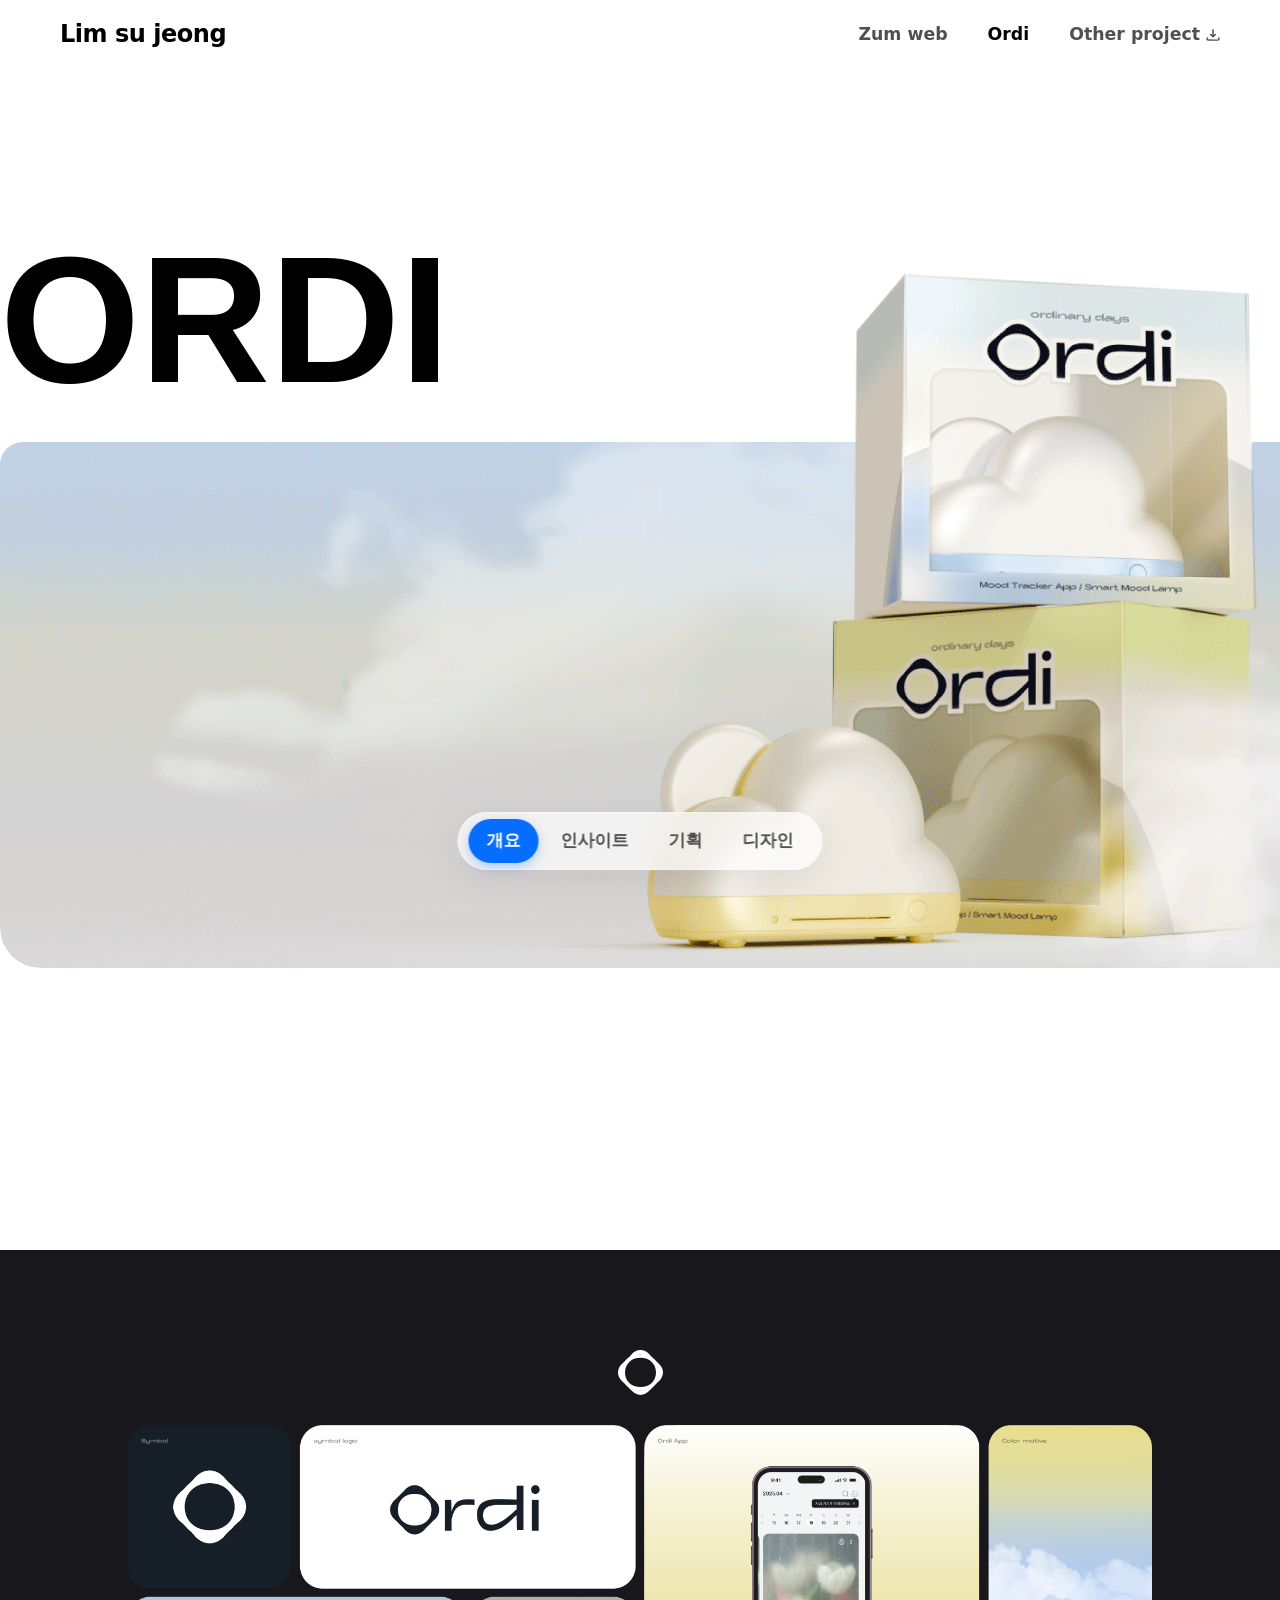
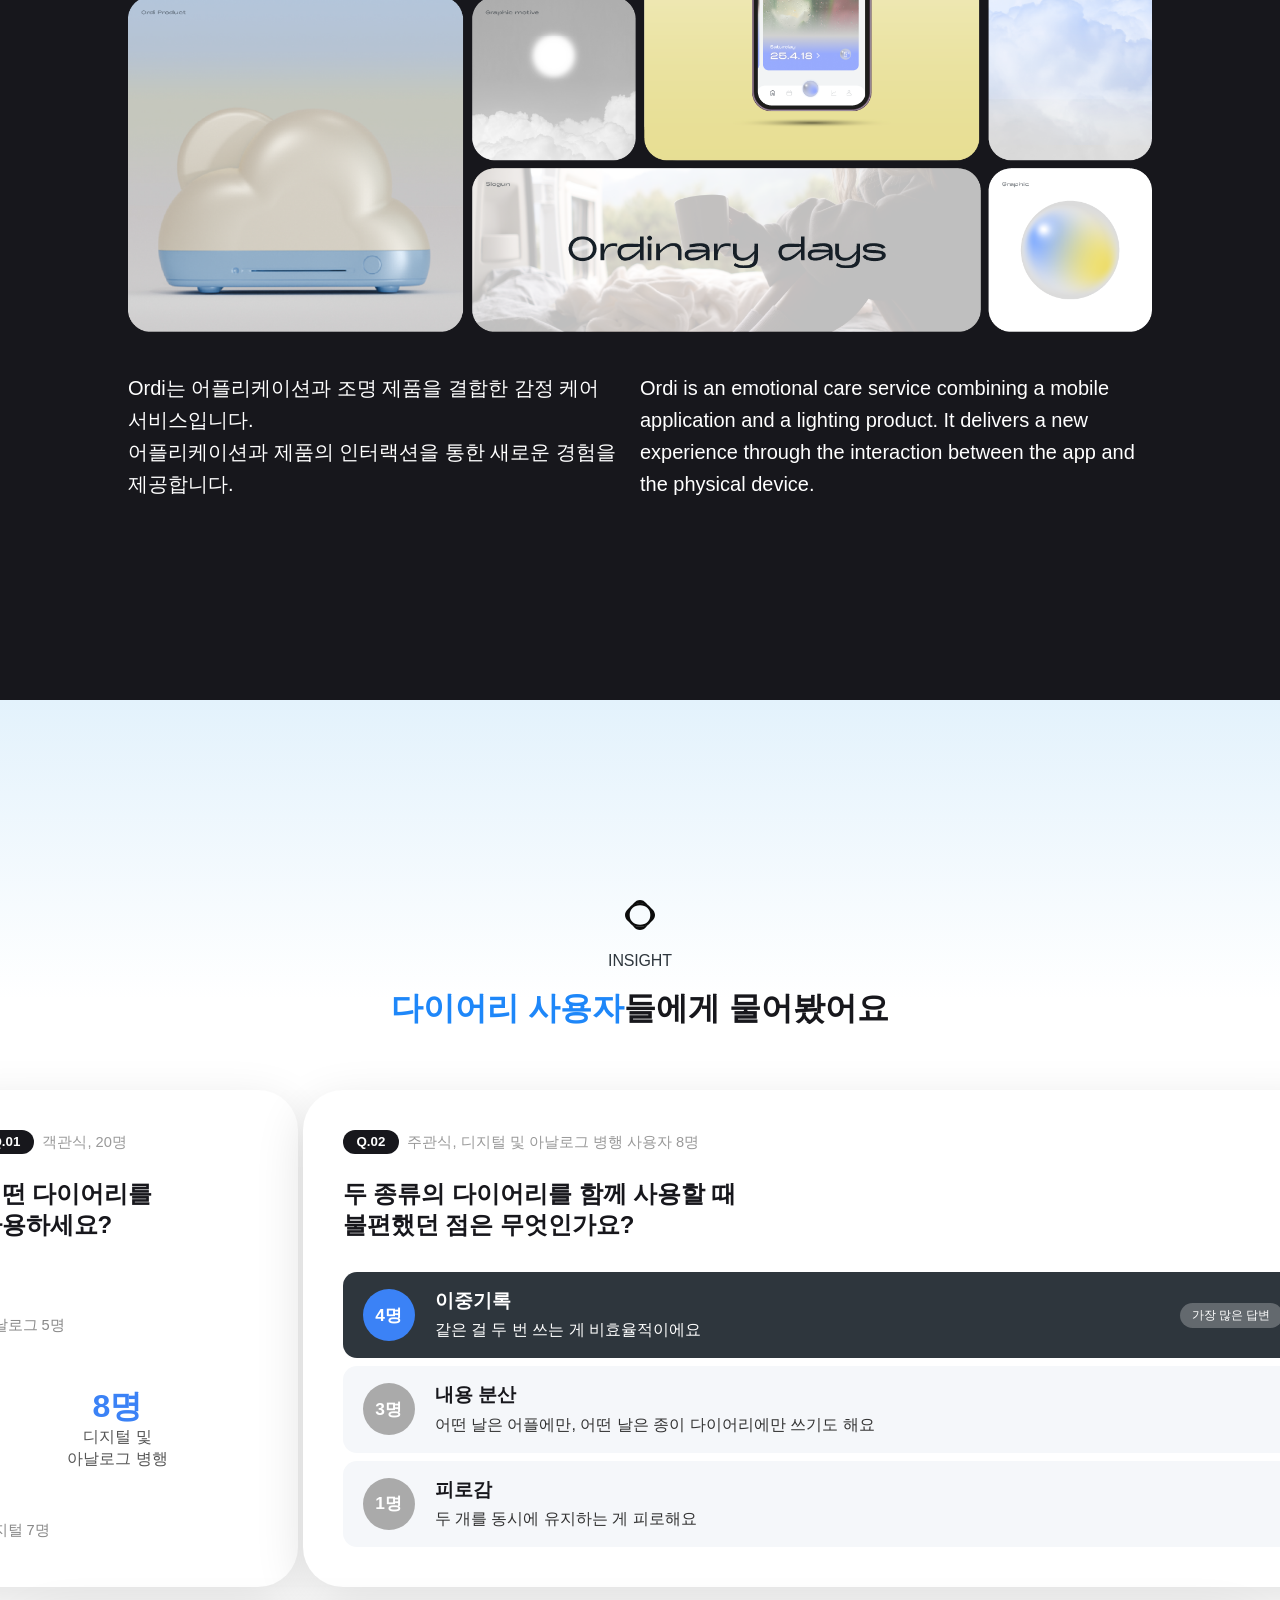
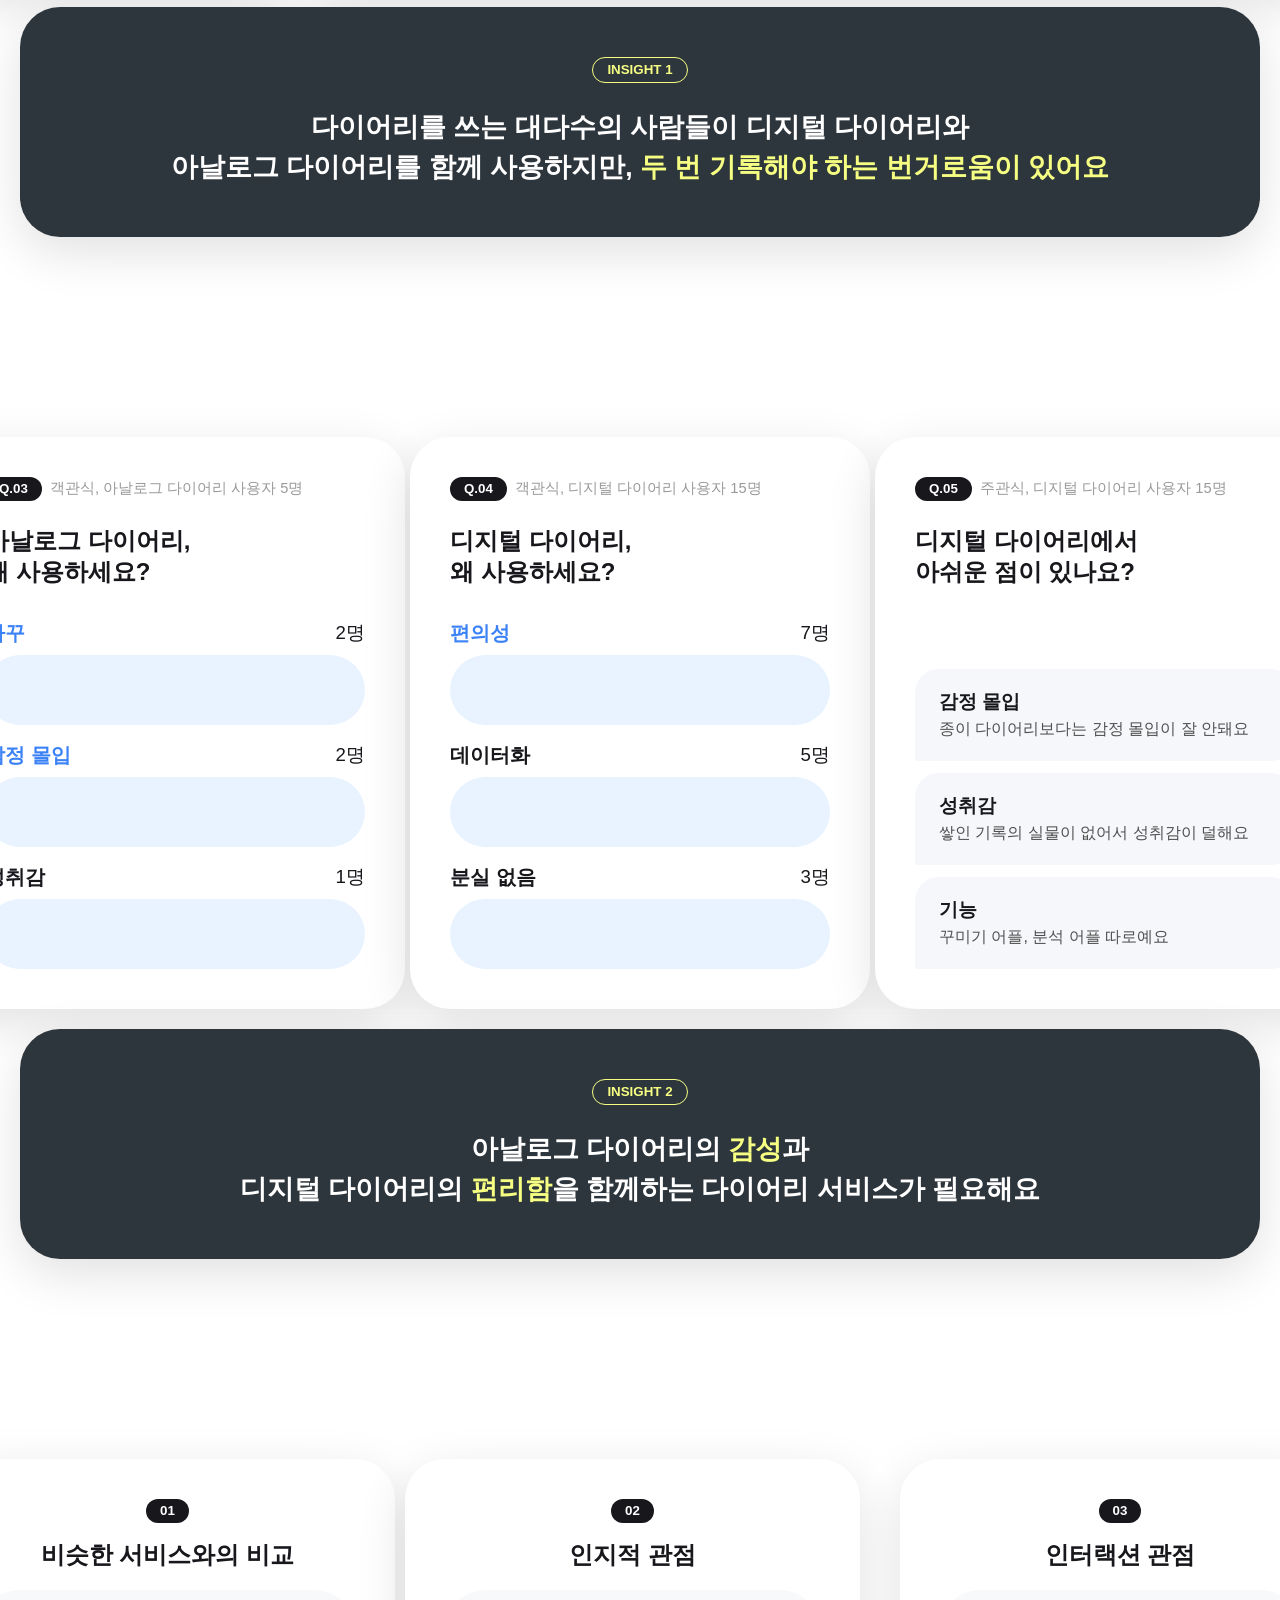
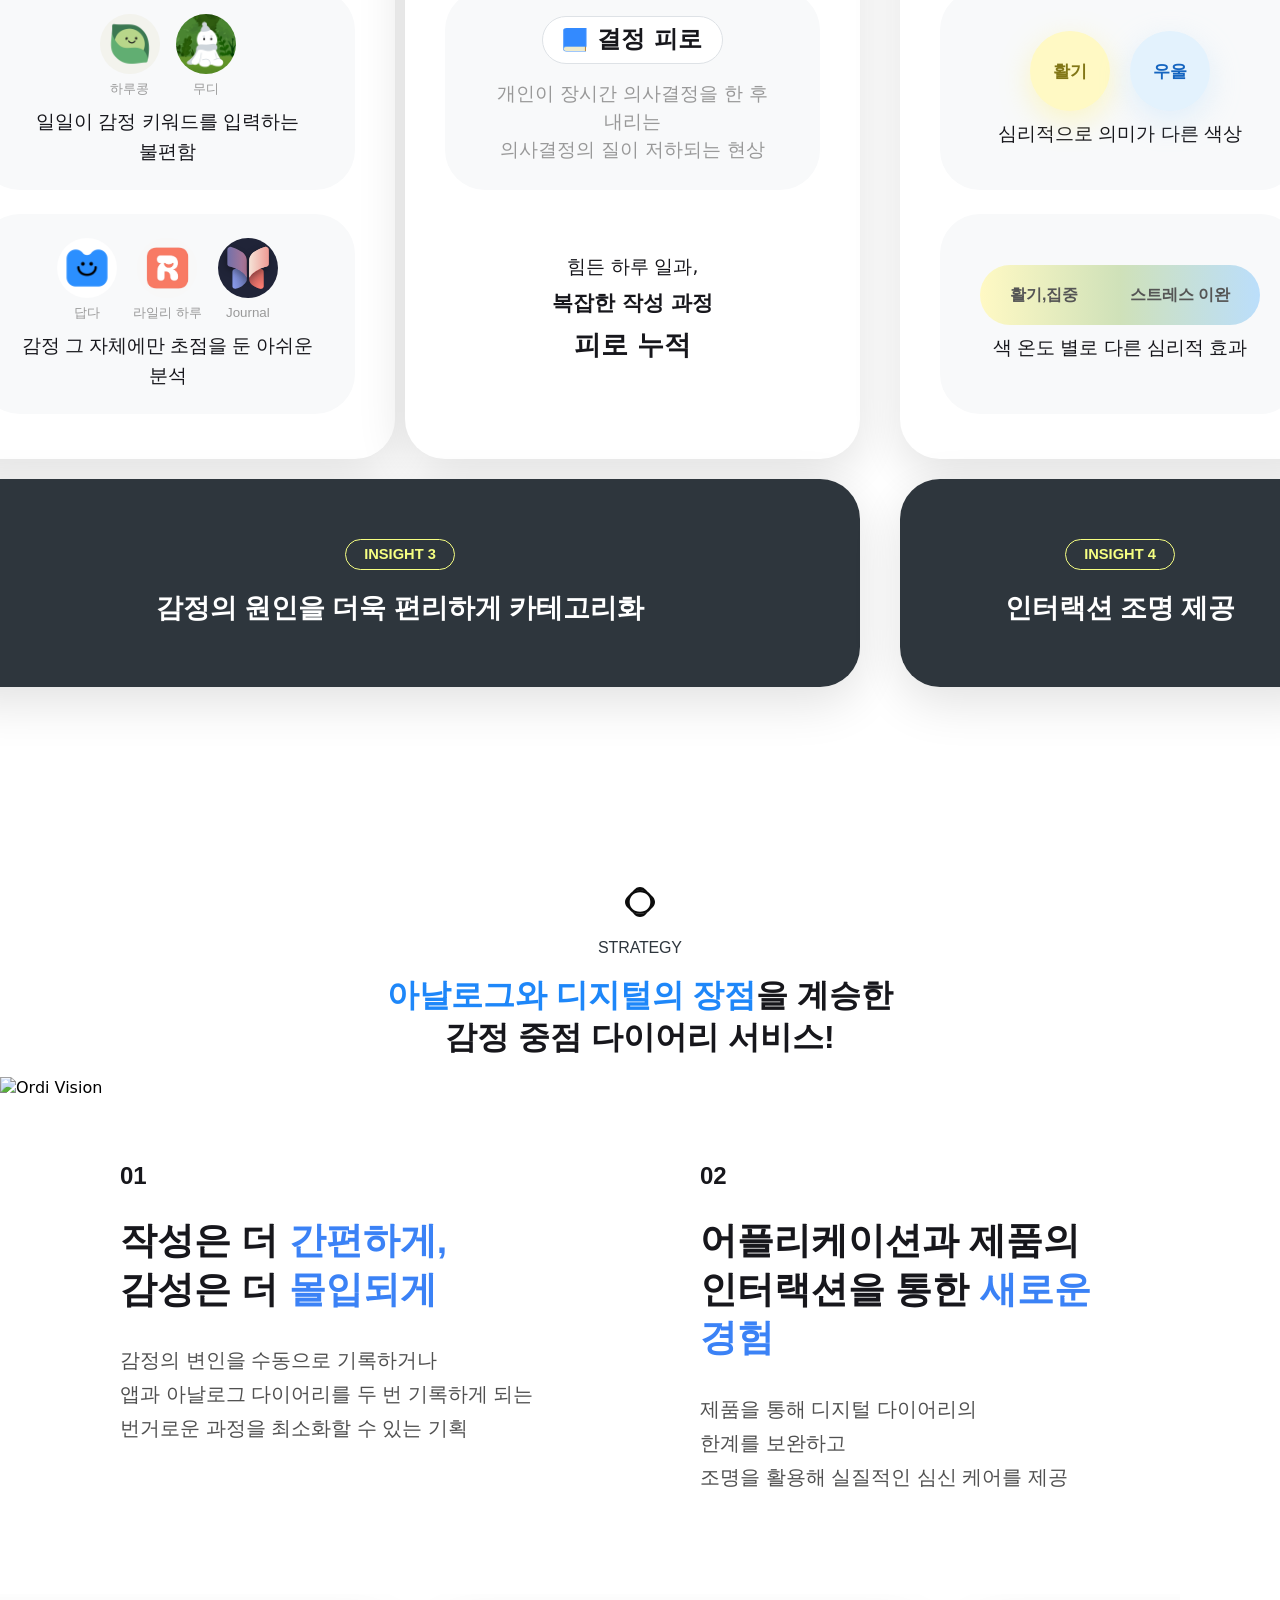
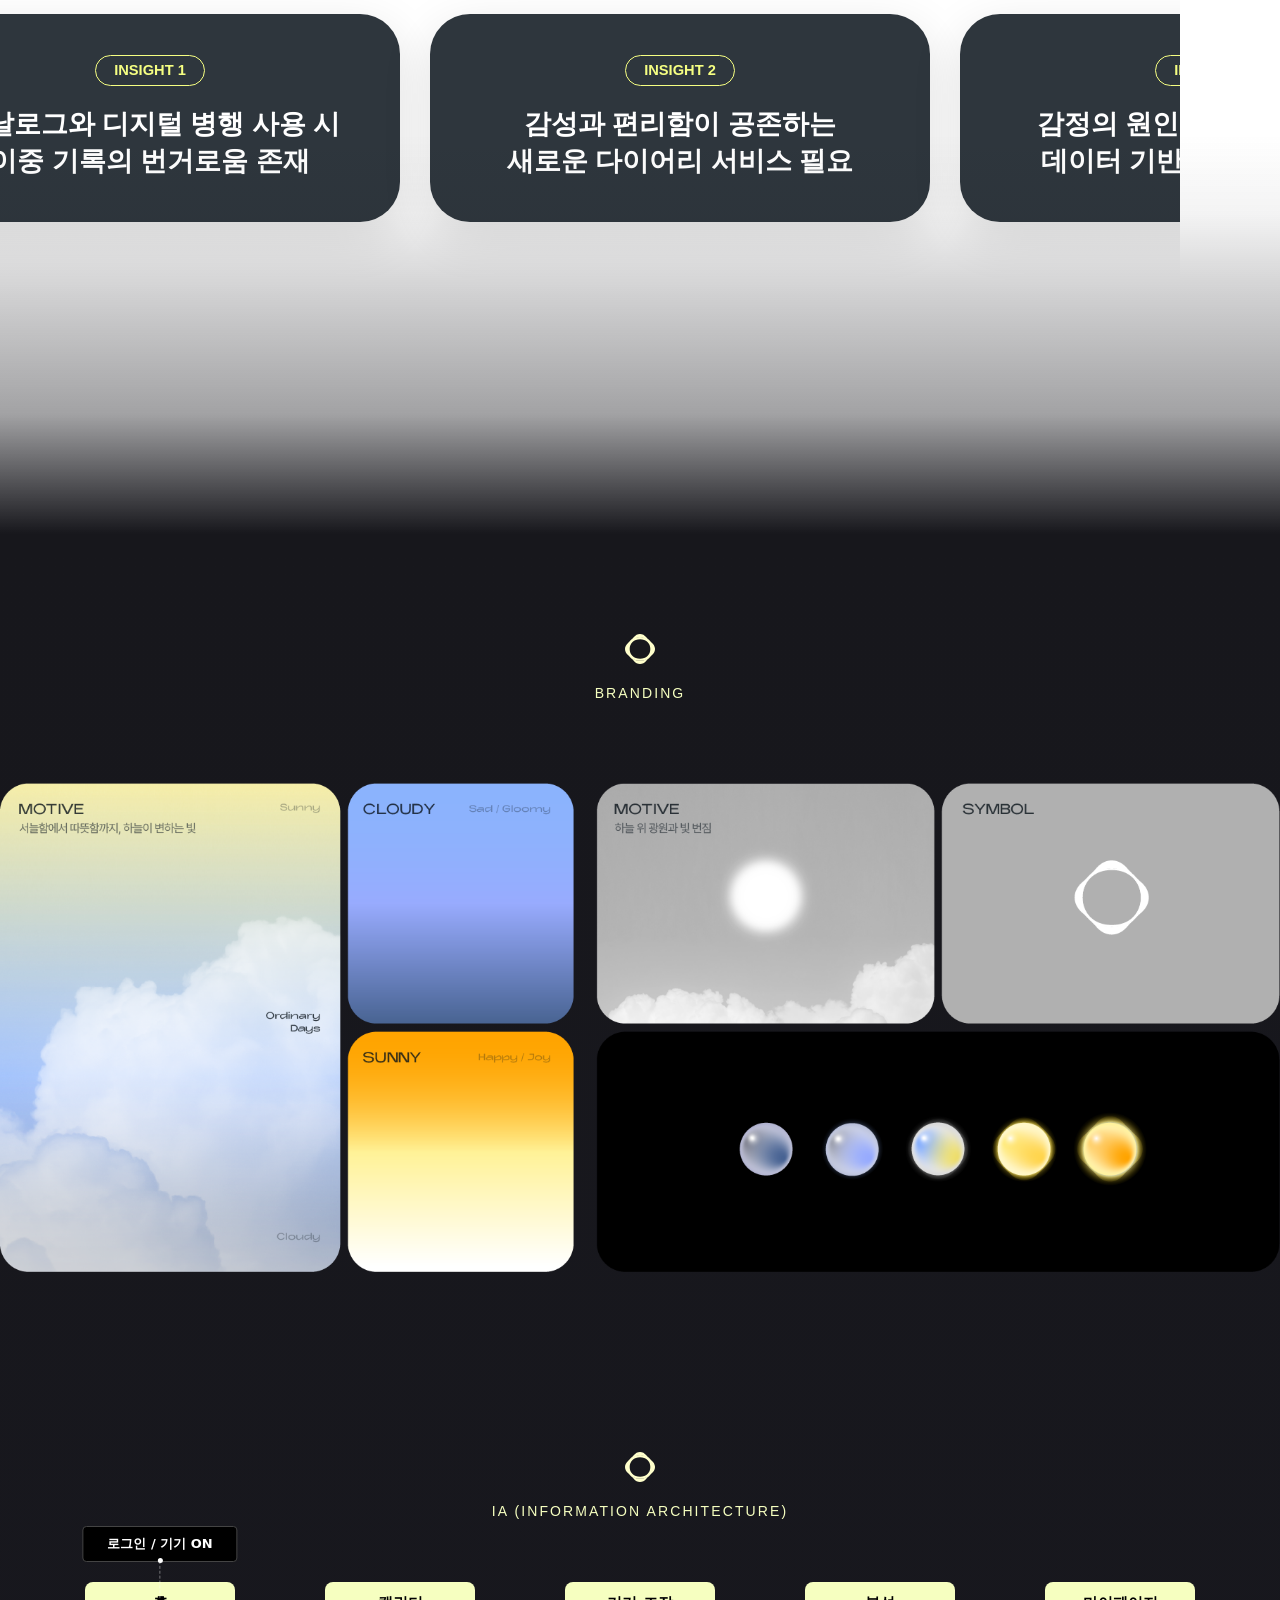
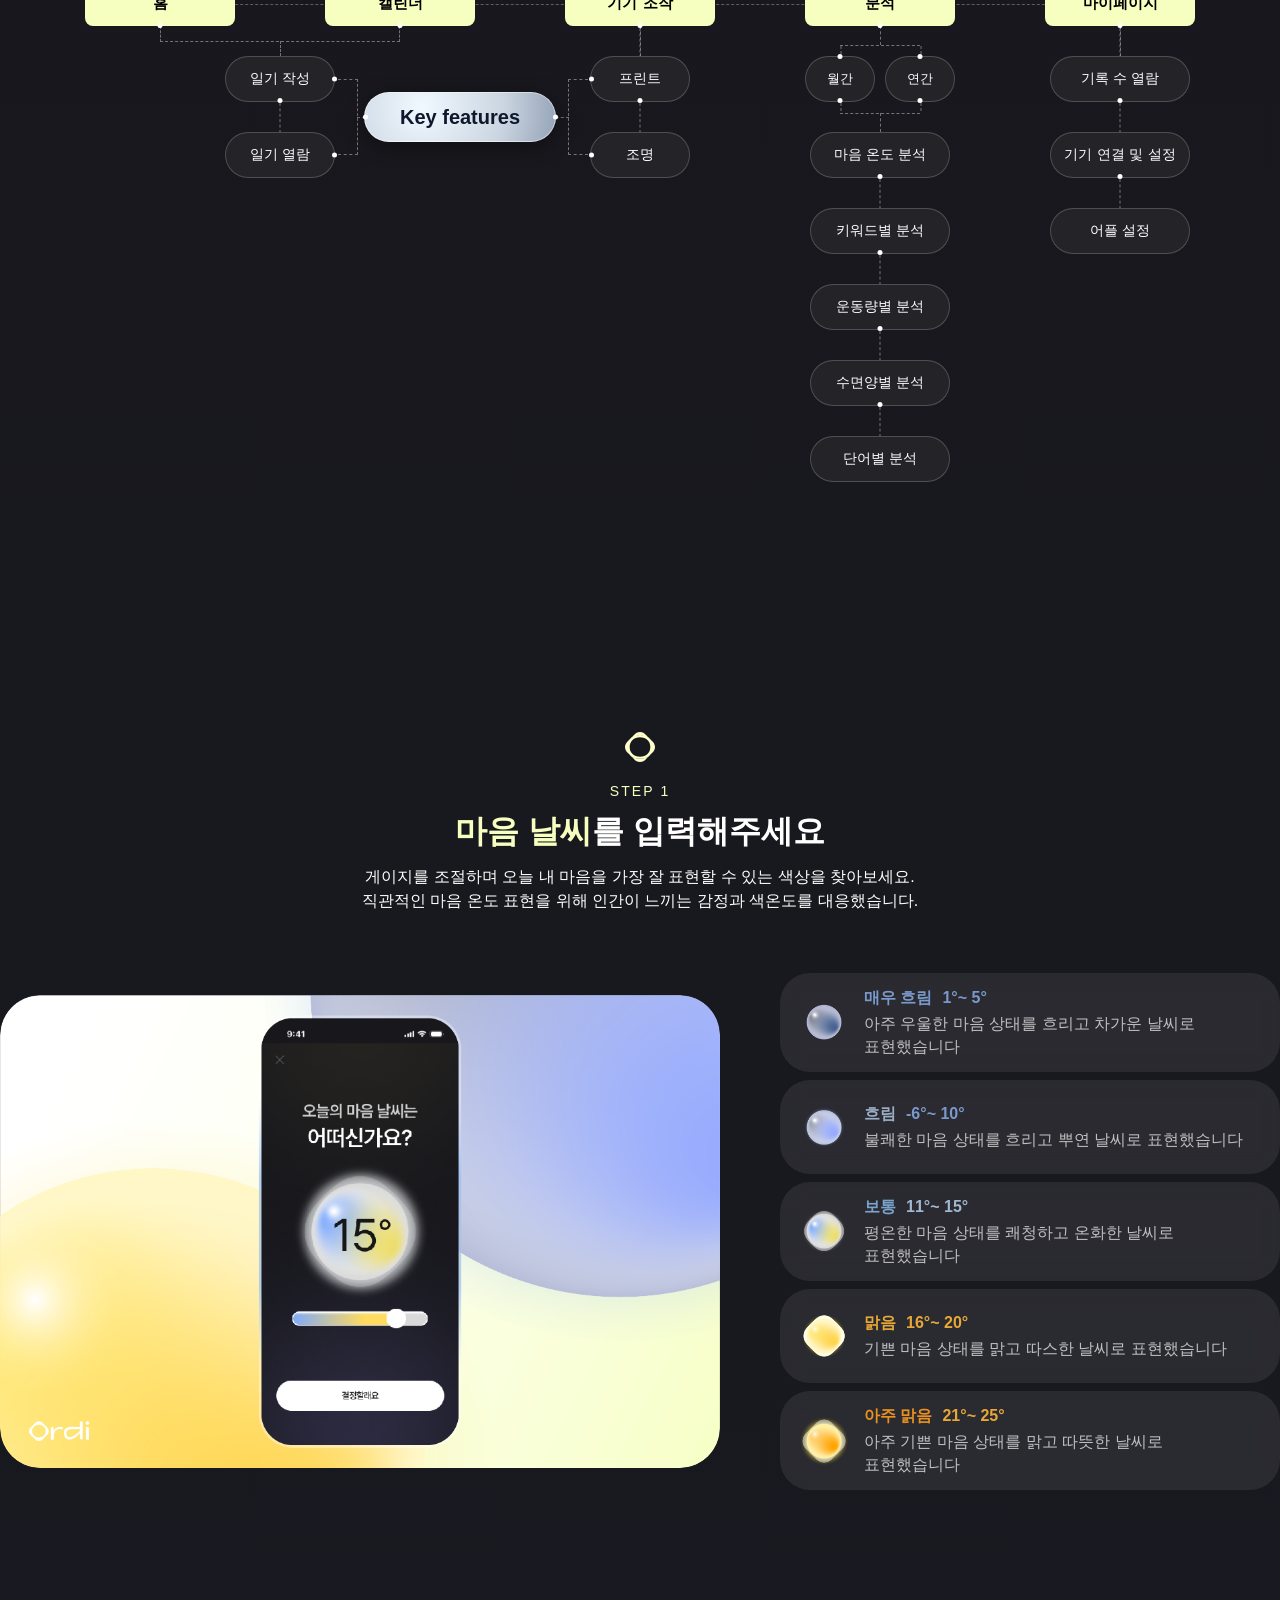
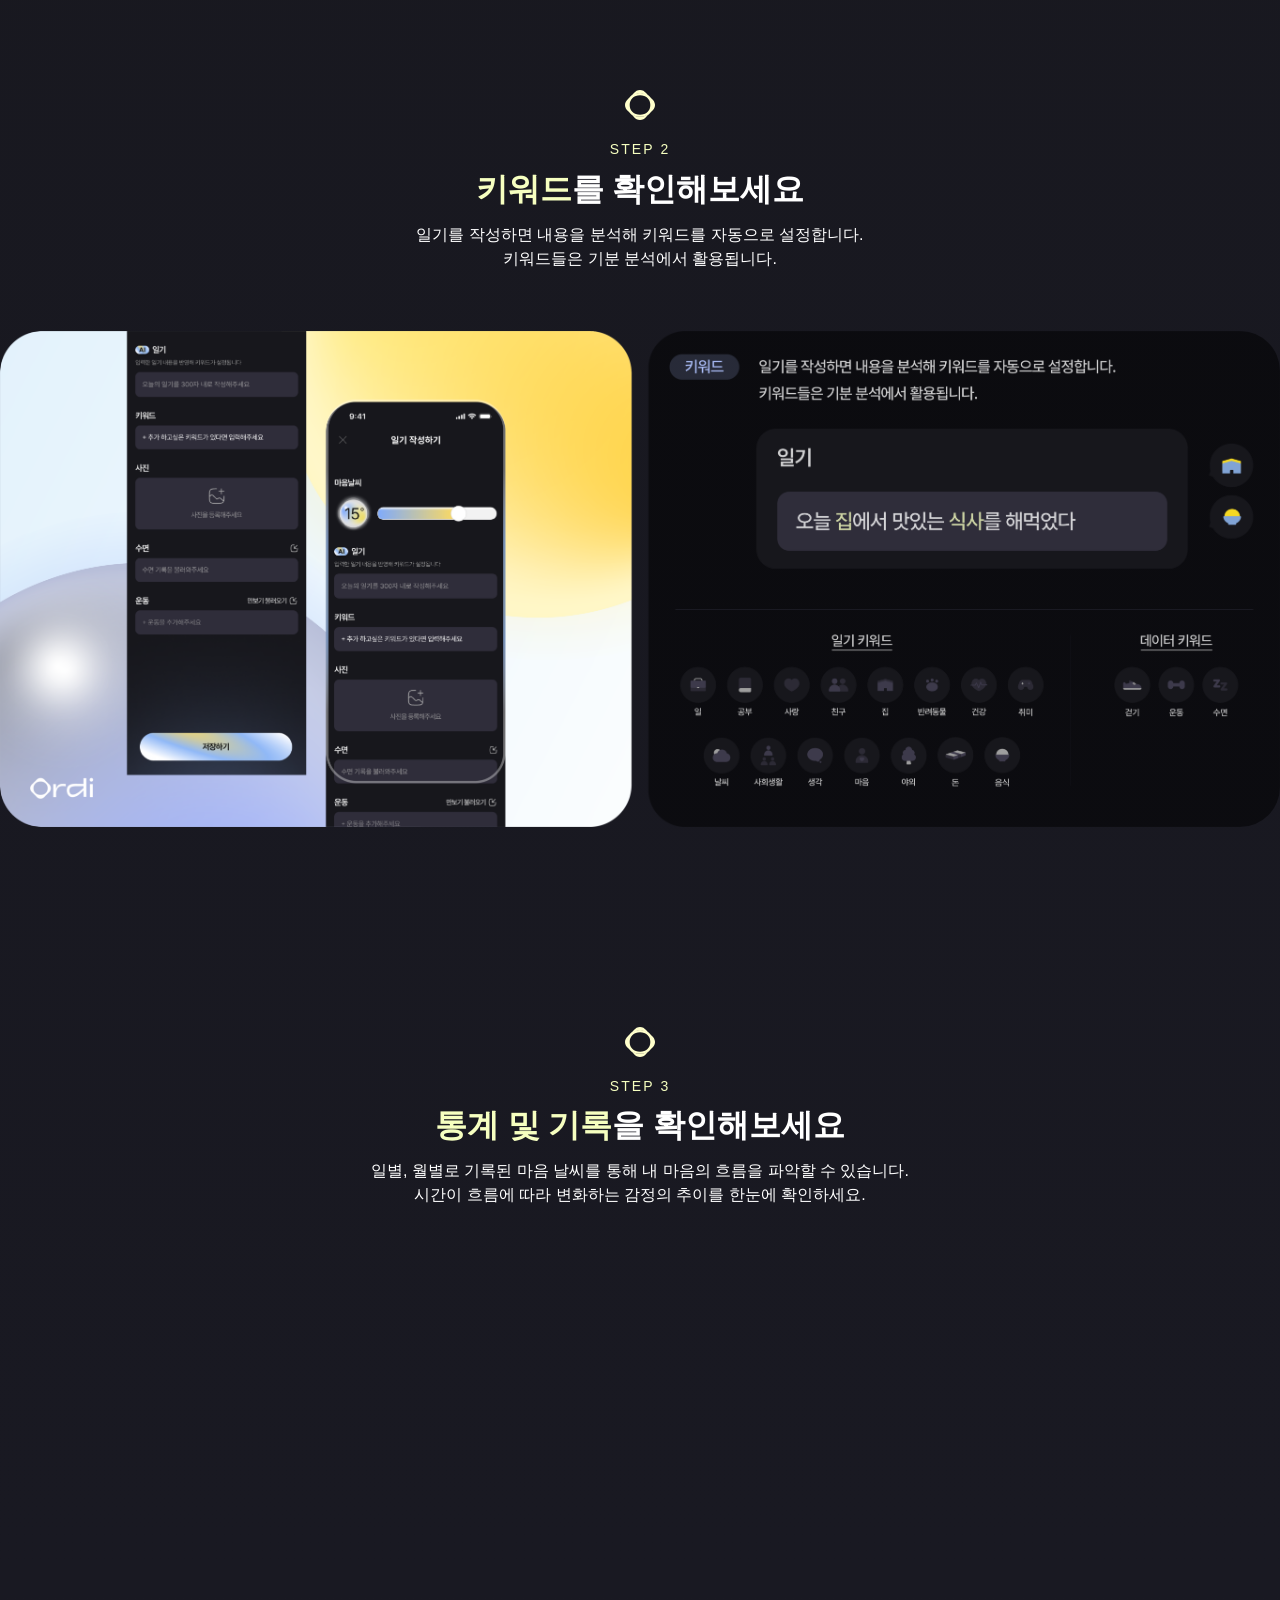
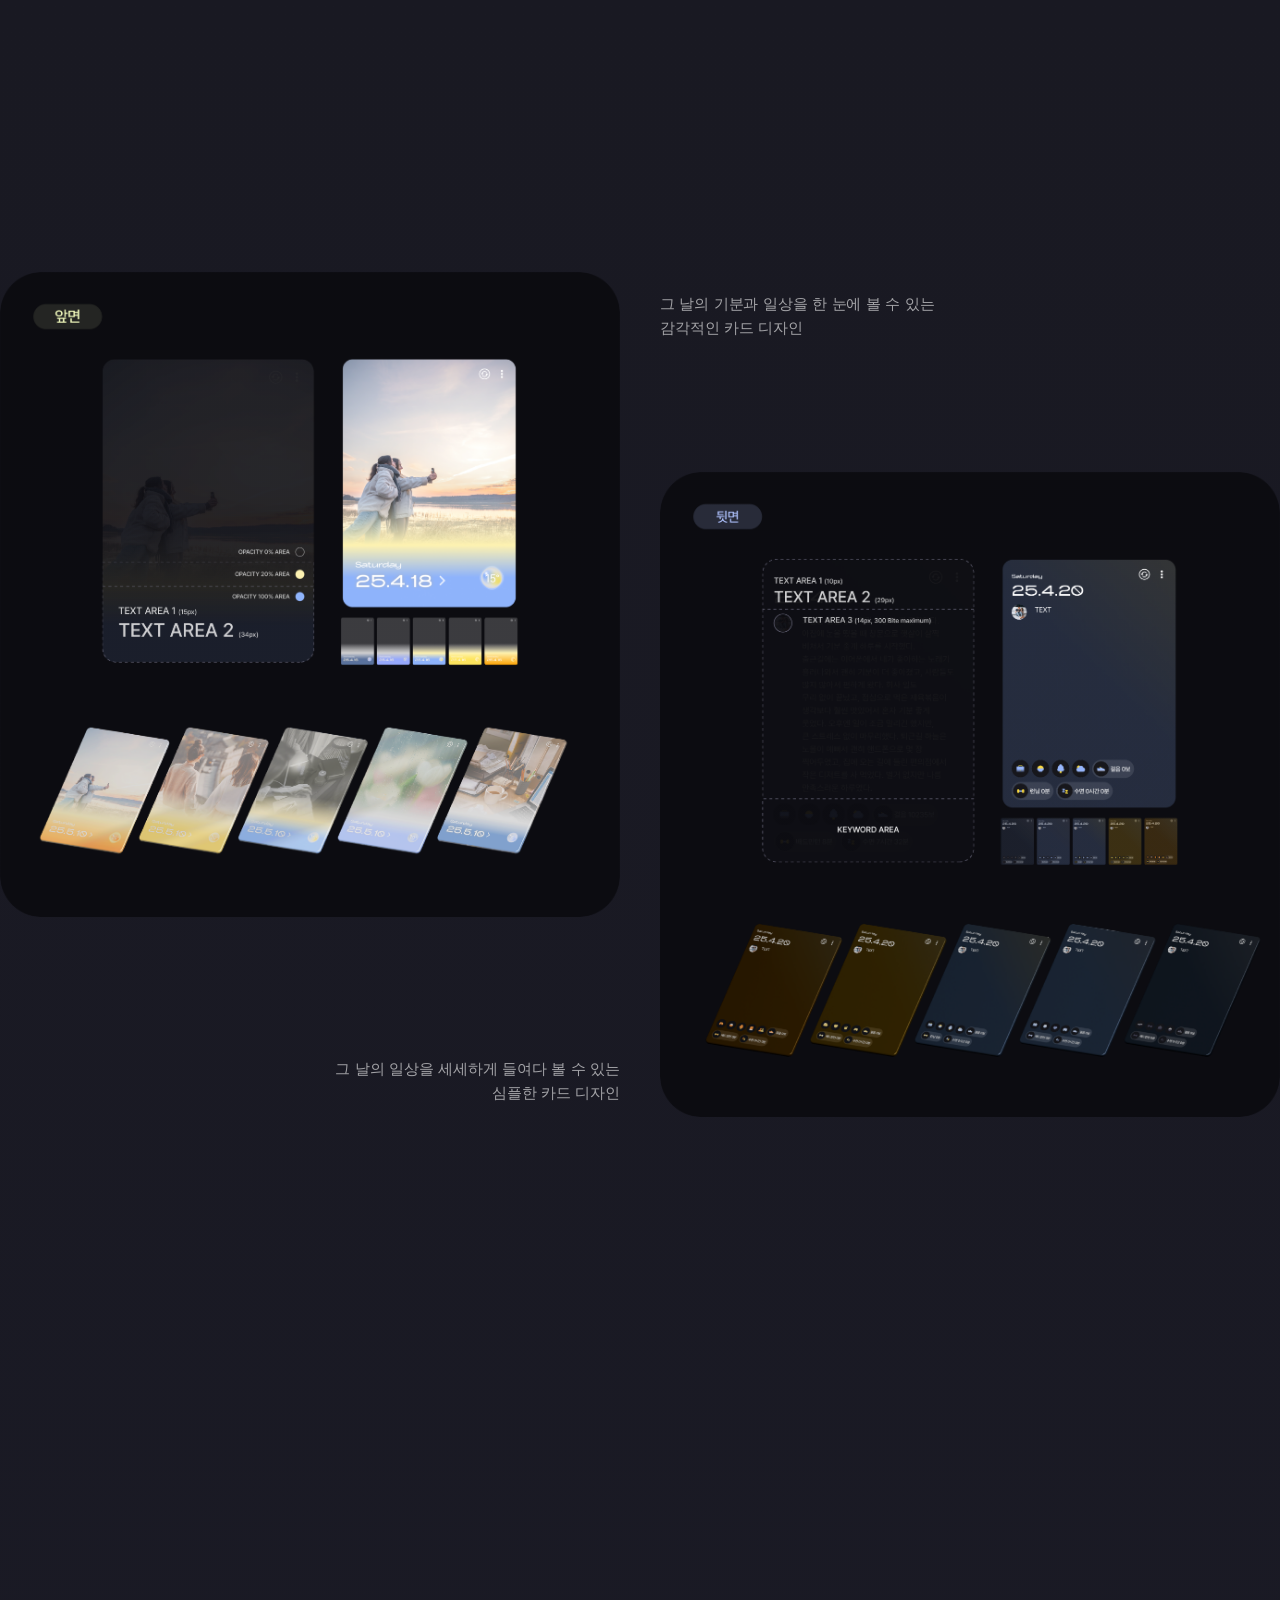
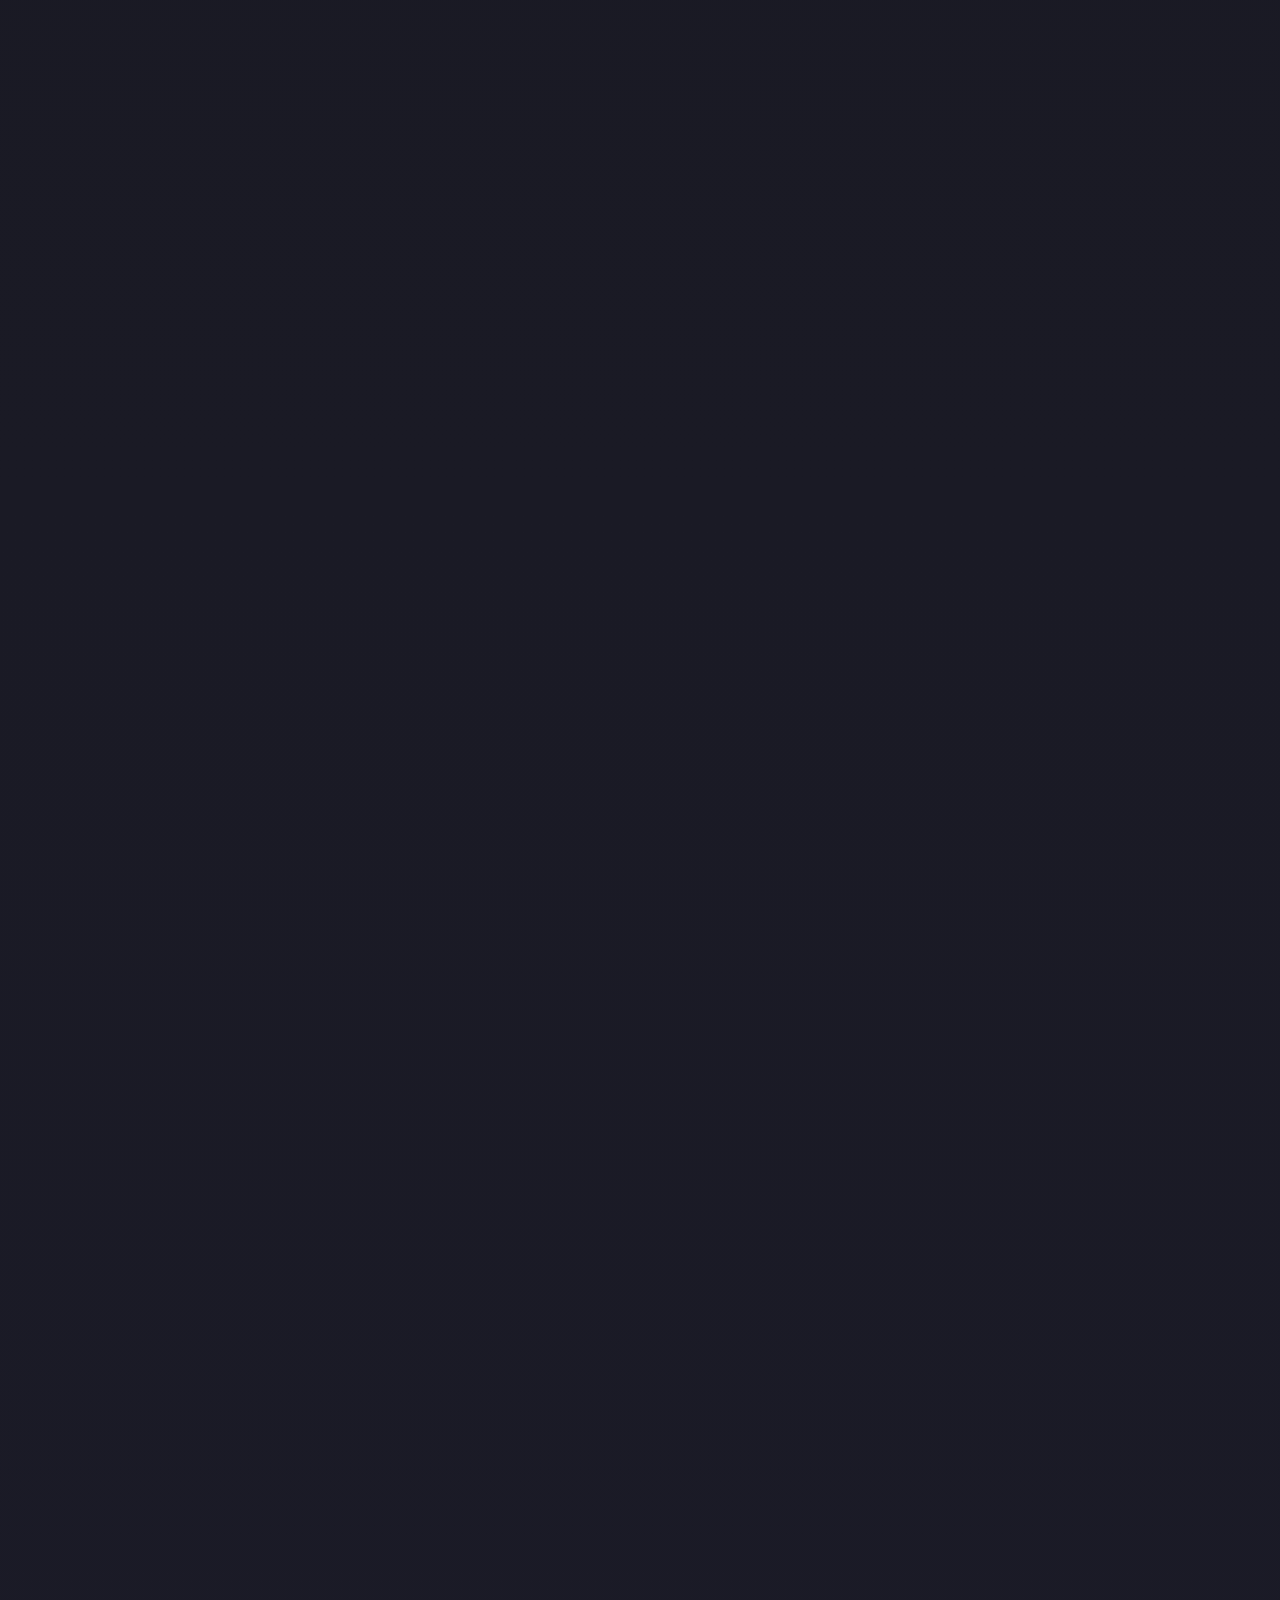
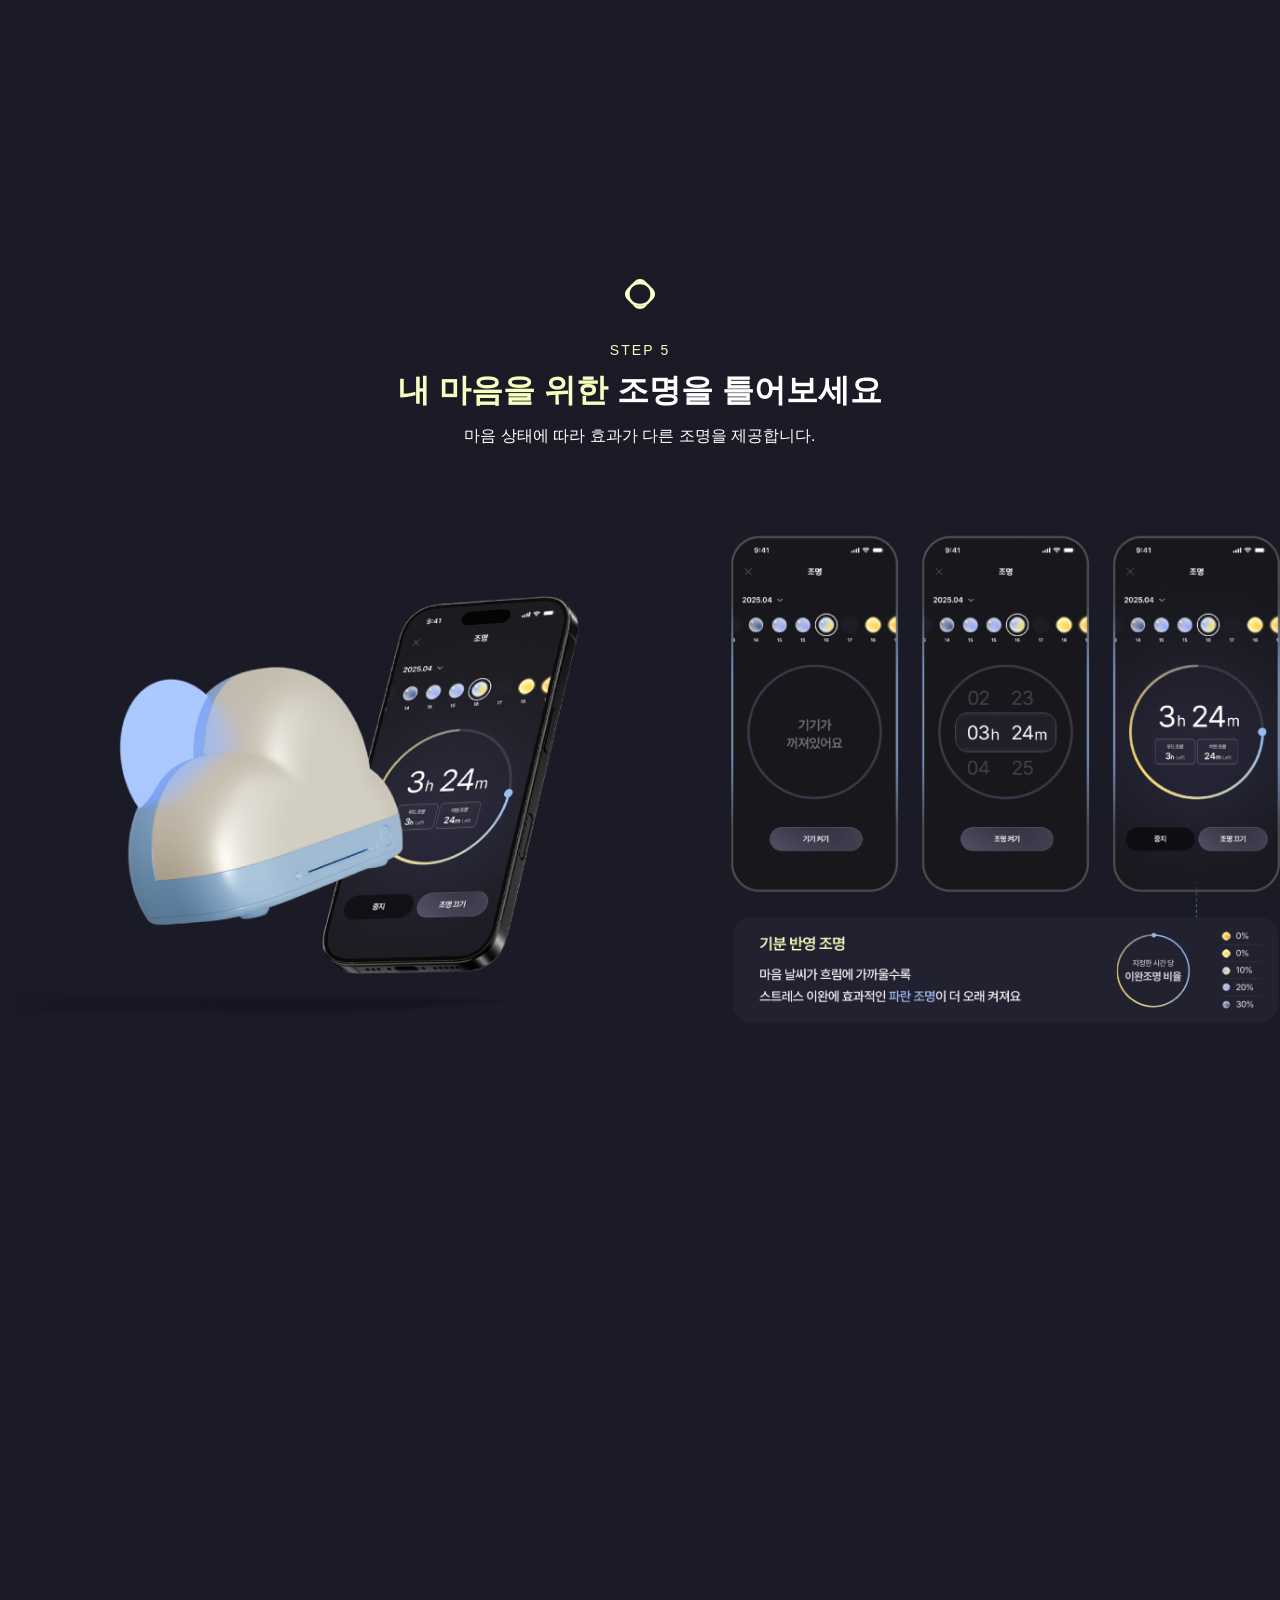
==== ordi.html @ 633e332d "Initial portfolio deployment" ====
<!DOCTYPE html>
<html lang="ko">

<head>
    <meta charset="UTF-8">
    <meta name="viewport" content="width=device-width, initial-scale=1.0">
    <title>Ordi - 웹/앱 프로젝트</title>
    <link rel="stylesheet" href="style.css">
    <link rel="stylesheet" as="style" crossorigin
        href="https://cdn.jsdelivr.net/gh/orioncactus/pretendard@v1.3.9/dist/web/static/pretendard.min.css" />
    <link href="https://db.onlinewebfonts.com/c/9e7af805192dea2fe4661af9a1bc5631?family=Sages+MIND" rel="stylesheet">
</head>

<body class="ordi-page">
    <!-- GNB Area -->
    <nav class="top-gnb">
        <div class="gnb-inner">
            <div class="gnb-logo">Lim su jeong</div>
            <ul class="gnb-menu">
                <li><a href="index.html" class="gnb-link">Zum web</a></li>
                <li><a href="ordi.html" class="gnb-link active">Ordi</a></li>
                <li><a href="Lim Su Jeong 260303_ 01083864001.pdf" class="gnb-link" download>Other project<svg
                            class="download-icon" viewBox="0 0 24 24" fill="none" xmlns="http://www.w3.org/2000/svg">
                            <path d="M12 15V3M12 15L8 11M12 15L16 11M2 17V20C2 21 21 21 22 20V17" stroke="currentColor"
                                stroke-width="2.5" stroke-linecap="round" stroke-linejoin="round" />
                        </svg></a></li>
            </ul>
        </div>
    </nav>

    <div class="ordi-body-wrapper">
        <!-- Hero Scrollytelling Section -->
        <section class="ordi-scrollytelling-hero" id="hero">
            <div class="ordi-title-sticky-guard">
                <!-- 1. Background Title (Black, Fixed) -->
                <div class="title-layer-bg">
                    <h1 class="ordi-title text-black">ORDI</h1>
                </div>

                <!-- 3. Foreground Title (White, JS Masked) -->
                <div class="title-layer-fg">
                    <h1 class="ordi-title text-white">ORDI</h1>
                </div>
            </div>

            <!-- 2. Scrolling Image Wrapper -->
            <div class="image-scroll-layer">
                <div class="ordi-image-placeholder">
                    <img src="ordi-hero-2.png" alt="Ordi Hero Image 2" class="ordi-hero-img">
                </div>
            </div>
        </section>

        <!-- 4. Pattern Section (Now outside scrolly for better flow) -->
        <div class="ordi-pattern-container">
            <img src="ordi.svg?v=2" alt="Ordi Pattern" class="ordi-pattern-img">
            <img src="463ordi.png" alt="463 Ordi" class="ordi-463-img">
            <div class="ordi-bilingual-row">
                <p class="ordi-bilingual-ko">Ordi는 어플리케이션과 조명 제품을 결합한 감정 케어 서비스입니다.<br>어플리케이션과 제품의 인터랙션을 통한 새로운 경험을
                    제공합니다.</p>
                <p class="ordi-bilingual-en">Ordi is an emotional care service combining a mobile application and a
                    lighting product. It delivers a new experience through the interaction between the app and the
                    physical device.</p>
            </div>
        </div>

        <!-- Ordi SVG above survey -->
        <div class="ordi-survey-svg-wrap">
            <img src="ordi.svg?v=2" alt="Ordi" class="ordi-survey-svg">
            <span class="ordi-survey-svg-label">INSIGHT</span>
            <p class="ordi-survey-heading"><span class="ordi-survey-heading-blue">다이어리 사용자</span>들에게 물어봤어요</p>
        </div>

        <!-- Survey Card Section -->
        <section class="ordi-survey-section" id="insight">
            <div class="survey-card">
                <div class="survey-card-header">
                    <span class="survey-q-pill">Q.01</span>
                    <span class="survey-meta">객관식, 20명</span>
                </div>
                <h3 class="survey-title">어떤 다이어리를 사용하세요?</h3>
                <div class="survey-card-body">
                    <div class="donut-labels">
                        <span class="donut-label label-analog">아날로그 5명</span>
                        <span class="donut-label label-digital">디지털 7명</span>
                    </div>
                    <div class="donut-wrapper">
                        <div class="donut-chart"></div>
                        <div class="donut-hole">
                            <span class="donut-center-value">8명</span>
                            <span class="donut-center-label">디지털 및<br>아날로그 병행</span>
                        </div>
                    </div>
                </div>
            </div>
            <div class="survey-card survey-card-wide">
                <div class="survey-card-header">
                    <span class="survey-q-pill">Q.02</span>
                    <span class="survey-meta">주관식, 디지털 및 아날로그 병행 사용자 8명</span>
                </div>
                <h3 class="survey-title">두 종류의 다이어리를 함께 사용할 때<br>불편했던 점은 무엇인가요?</h3>
                <div class="survey-quote-grid">
                    <div class="survey-quote-card survey-quote-highlighted">
                        <div class="survey-quote-left">
                            <span class="survey-quote-count">4명</span>
                        </div>
                        <div class="survey-quote-right">
                            <span class="survey-quote-label">이중기록</span>
                            <p class="survey-quote-text">같은 걸 두 번 쓰는 게 비효율적이에요</p>
                        </div>
                        <span class="survey-quote-badge">가장 많은 답변</span>
                    </div>
                    <div class="survey-quote-card">
                        <div class="survey-quote-left">
                            <span class="survey-quote-count">3명</span>
                        </div>
                        <div class="survey-quote-right">
                            <span class="survey-quote-label">내용 분산</span>
                            <p class="survey-quote-text">어떤 날은 어플에만, 어떤 날은 종이 다이어리에만 쓰기도 해요</p>
                        </div>

                    </div>
                    <div class="survey-quote-card">
                        <div class="survey-quote-left">
                            <span class="survey-quote-count">1명</span>
                        </div>
                        <div class="survey-quote-right">
                            <span class="survey-quote-label">피로감</span>
                            <p class="survey-quote-text">두 개를 동시에 유지하는 게 피로해요</p>
                        </div>

                    </div>
                </div>
            </div>
        </section>

        <!-- Insight Summary Card Section -->
        <section class="ordi-insight-summary-section">
            <div class="insight-summary-card">
                <div class="insight-badge">INSIGHT 1</div>
                <p class="insight-text">
                    다이어리를 쓰는 대다수의 사람들이 디지털 다이어리와<br>
                    아날로그 다이어리를 함께 사용하지만, <span class="highlight">두 번 기록해야 하는 번거로움이 있어요</span>
                </p>
            </div>
        </section>

        <!-- Spacer between sections -->
        <div style="height: 100px; background-color: #FFFFFF;"></div>

        <!-- Second Survey Section (Q.03-Q.05) -->
        <section class="ordi-survey-section-3col">
            <!-- Q.03 Card -->
            <div class="survey-card-3col">
                <div class="survey-card-header">
                    <span class="survey-q-pill">Q.03</span>
                    <span class="survey-meta">객관식, 아날로그 다이어리 사용자 5명</span>
                </div>
                <h3 class="survey-title">아날로그 다이어리,<br>왜 사용하세요?</h3>
                <div class="survey-bars">
                    <div class="survey-bar-item">
                        <div class="bar-label-row">
                            <span class="bar-name highlight-blue">다꾸</span>
                            <span class="bar-count">2명</span>
                        </div>
                        <div class="bar-track">
                            <div class="bar-fill" style="--fill-width: 40%;"></div>
                        </div>
                    </div>
                    <div class="survey-bar-item">
                        <div class="bar-label-row">
                            <span class="bar-name highlight-blue">감정 몰입</span>
                            <span class="bar-count">2명</span>
                        </div>
                        <div class="bar-track">
                            <div class="bar-fill" style="--fill-width: 40%;"></div>
                        </div>
                    </div>
                    <div class="survey-bar-item">
                        <div class="bar-label-row">
                            <span class="bar-name">성취감</span>
                            <span class="bar-count">1명</span>
                        </div>
                        <div class="bar-track">
                            <div class="bar-fill bar-fill-light" style="--fill-width: 20%;"></div>
                        </div>
                    </div>
                </div>
            </div>

            <!-- Q.04 Card -->
            <div class="survey-card-3col">
                <div class="survey-card-header">
                    <span class="survey-q-pill">Q.04</span>
                    <span class="survey-meta">객관식, 디지털 다이어리 사용자 15명</span>
                </div>
                <h3 class="survey-title">디지털 다이어리,<br>왜 사용하세요?</h3>
                <div class="survey-bars">
                    <div class="survey-bar-item">
                        <div class="bar-label-row">
                            <span class="bar-name highlight-blue">편의성</span>
                            <span class="bar-count">7명</span>
                        </div>
                        <div class="bar-track">
                            <div class="bar-fill" style="--fill-width: 46%;"></div>
                        </div>
                    </div>
                    <div class="survey-bar-item">
                        <div class="bar-label-row">
                            <span class="bar-name">데이터화</span>
                            <span class="bar-count">5명</span>
                        </div>
                        <div class="bar-track">
                            <div class="bar-fill bar-fill-medium" style="--fill-width: 33%;"></div>
                        </div>
                    </div>
                    <div class="survey-bar-item">
                        <div class="bar-label-row">
                            <span class="bar-name">분실 없음</span>
                            <span class="bar-count">3명</span>
                        </div>
                        <div class="bar-track">
                            <div class="bar-fill bar-fill-light" style="--fill-width: 20%;"></div>
                        </div>
                    </div>
                </div>
            </div>

            <!-- Q.05 Card -->
            <div class="survey-card-3col">
                <div class="survey-card-header">
                    <span class="survey-q-pill">Q.05</span>
                    <span class="survey-meta">주관식, 디지털 다이어리 사용자 15명</span>
                </div>
                <h3 class="survey-title">디지털 다이어리에서<br>아쉬운 점이 있나요?</h3>
                <div class="survey-quote-grid-mini">
                    <div class="quote-item-mini">
                        <span class="quote-tag">감정 몰입</span>
                        <p class="quote-msg">종이 다이어리보다는 감정 몰입이 잘 안돼요</p>
                    </div>
                    <div class="quote-item-mini">
                        <span class="quote-tag">성취감</span>
                        <p class="quote-msg">쌓인 기록의 실물이 없어서 성취감이 덜해요</p>
                    </div>
                    <div class="quote-item-mini">
                        <span class="quote-tag">기능</span>
                        <p class="quote-msg">꾸미기 어플, 분석 어플 따로예요</p>
                    </div>
                </div>
            </div>
        </section>

        <!-- Insight Summary Card 2 Section -->
        <section class="ordi-insight-summary-section">
            <div class="insight-summary-card">
                <div class="insight-badge">INSIGHT 2</div>
                <p class="insight-text">
                    아날로그 다이어리의 <span class="highlight">감성</span>과<br>
                    디지털 다이어리의 <span class="highlight">편리함</span>을 함께하는 다이어리 서비스가 필요해요
                </p>
            </div>
        </section>

        <!-- Analysis & Insight Pillared Section -->
        <section class="ordi-pillared-section">
            <!-- Pillar Left -->
            <div class="pillar-left">
                <div class="pillar-row">
                    <!-- Card 01: Competitive Analysis -->
                    <div class="pillar-card">
                        <div class="pillar-card-header">
                            <span class="pillar-q-pill">01</span>
                            <h3 class="pillar-title">비슷한 서비스와의 비교</h3>
                        </div>
                        <div class="pillar-content">
                            <!-- Group 1 -->
                            <div class="analysis-box">
                                <div class="app-icon-group">
                                    <div class="app-icon-item">
                                        <img src="harucong.png" alt="하루콩" class="app-icon-img">
                                        <span class="app-name">하루콩</span>
                                    </div>
                                    <div class="app-icon-item">
                                        <img src="moody.png" alt="무디" class="app-icon-img">
                                        <span class="app-name">무디</span>
                                    </div>
                                </div>
                                <p class="pillar-card-desc text-center">
                                    일일이 감정 키워드를 입력하는 불편함
                                </p>
                            </div>

                            <!-- Group 2 -->
                            <div class="analysis-box">
                                <div class="app-icon-group">
                                    <div class="app-icon-item">
                                        <img src="dapda.png" alt="답다" class="app-icon-img">
                                        <span class="app-name">답다</span>
                                    </div>
                                    <div class="app-icon-item">
                                        <img src="ra.jpg" alt="라일리 하루" class="app-icon-img">
                                        <span class="app-name">라일리 하루</span>
                                    </div>
                                    <div class="app-icon-item">
                                        <img src="journal.svg" alt="Journal" class="app-icon-img">
                                        <span class="app-name">Journal</span>
                                    </div>
                                </div>
                                <p class="pillar-card-desc text-center">
                                    감정 그 자체에만 초점을 둔 아쉬운 분석
                                </p>
                            </div>
                        </div>
                    </div>

                    <!-- Card 02: Cognitive Perspective -->
                    <div class="pillar-card">
                        <div class="pillar-card-header">
                            <span class="pillar-q-pill">02</span>
                            <h3 class="pillar-title">인지적 관점</h3>
                        </div>
                        <div class="pillar-content">
                            <div class="analysis-box">
                                <div class="fatigue-box">
                                    <div class="f-title-badge">
                                        <img src="ordi book.png" alt="Ordi Book" class="badge-icon">
                                        결정 피로
                                    </div>
                                    <p class="f-desc">
                                        개인이 장시간 의사결정을 한 후 내리는<br>
                                        의사결정의 질이 저하되는 현상
                                    </p>
                                </div>
                            </div>
                            <div class="pillar-step-list text-center">
                                <p class="step-14">힘든 하루 일과,</p>
                                <p class="step-16">복잡한 작성 과정</p>
                                <p class="step-20">피로 누적</p>
                            </div>
                        </div>
                    </div>
                </div>

                <!-- INSIGHT 3 Card -->
                <div class="pillar-insight-card">
                    <div class="p-insight-badge">INSIGHT 3</div>
                    <p class="p-insight-text">
                        감정의 원인을 더욱 편리하게 카테고리화
                    </p>
                </div>
            </div>

            <!-- Pillar Right -->
            <div class="pillar-right">
                <!-- Card 03: Interaction Perspective -->
                <div class="pillar-card card-full">
                    <div class="pillar-card-header">
                        <span class="pillar-q-pill">03</span>
                        <h3 class="pillar-title">인터랙션 관점</h3>
                    </div>
                    <div class="pillar-content">
                        <!-- Group 1 -->
                        <div class="analysis-box">
                            <div class="psych-ball-group">
                                <div class="psych-ball-item ball-yellow">활기</div>
                                <div class="psych-ball-item ball-blue">우울</div>
                            </div>
                            <p class="pillar-card-desc text-center">
                                심리적으로 의미가 다른 색상
                            </p>
                        </div>

                        <!-- Group 2 -->
                        <div class="analysis-box">
                            <div class="temp-pill-container">
                                <div class="temp-pill-bar">
                                    <span class="temp-label left">활기,집중</span>
                                    <span class="temp-label right">스트레스 이완</span>
                                </div>
                            </div>
                            <p class="pillar-card-desc text-center">
                                색 온도 별로 다른 심리적 효과
                            </p>
                        </div>
                    </div>
                </div>

                <!-- INSIGHT 4 Card -->
                <div class="pillar-insight-card">
                    <div class="p-insight-badge">INSIGHT 4</div>
                    <p class="p-insight-text">
                        인터랙션 조명 제공
                    </p>
                </div>
            </div>
        </section>

        <!-- Strategy Wrapper (heading + background + slider) -->
        <div class="strategy-wrapper" id="strategy">
            <!-- New Section Heading -->
            <div class="ordi-survey-svg-wrap no-bg">
                <img src="ordi.svg?v=2" alt="Ordi" class="ordi-survey-svg">
                <span class="ordi-survey-svg-label">STRATEGY</span>
                <p class="ordi-survey-heading">
                    <span class="ordi-survey-heading-blue">아날로그와 디지털의 장점</span>을 계승한<br>
                    감정 중점 다이어리 서비스!
                </p>
            </div>

            <!-- Background Image (absolute positioned behind content) -->
            <div class="strategy-bg-layer">
                <img src="ordi Cloud back.png" alt="Ordi Vision" class="vision-full-img">
            </div>

            <!-- Strategy Dual Cards -->
            <section class="strategy-cards-section">
                <div class="strategy-grid">
                    <div class="strategy-card strategy-fade" style="transition-delay: 0s;">
                        <div class="strategy-label">01</div>
                        <h3 class="strategy-title">
                            작성은 더 <span class="highlight-blue">간편하게,</span><br>
                            감성은 더 <span class="highlight-blue">몰입되게</span>
                        </h3>
                        <p class="strategy-desc">
                            감정의 변인을 수동으로 기록하거나<br>
                            앱과 아날로그 다이어리를 두 번 기록하게 되는<br>
                            번거로운 과정을 최소화할 수 있는 기획
                        </p>
                    </div>
                    <div class="strategy-card strategy-fade" style="transition-delay: 0.3s;">
                        <div class="strategy-label">02</div>
                        <h3 class="strategy-title">
                            어플리케이션과 제품의<br>
                            인터랙션을 통한 <span class="highlight-blue">새로운 경험</span>
                        </h3>
                        <p class="strategy-desc">
                            제품을 통해 디지털 다이어리의<br>
                            한계를 보완하고<br>
                            조명을 활용해 실질적인 심신 케어를 제공
                        </p>
                    </div>
                </div>
            </section>
        </div>

        <!-- Insight Slider Section (direct child of body for full width) -->
        <section class="insight-slider-section ordi-auto-slider">
            <div class="insight-slider-container">
                <div class="insight-slider-track">
                    <!-- Insight 1 -->
                    <div class="pillar-insight-card slider-item">
                        <div class="p-insight-badge">INSIGHT 1</div>
                        <p class="p-insight-text">아날로그와 디지털 병행 사용 시<br>이중 기록의 번거로움 존재</p>
                    </div>
                    <!-- Insight 2 -->
                    <div class="pillar-insight-card slider-item">
                        <div class="p-insight-badge">INSIGHT 2</div>
                        <p class="p-insight-text">감성과 편리함이 공존하는<br>새로운 다이어리 서비스 필요</p>
                    </div>
                    <!-- Insight 3 -->
                    <div class="pillar-insight-card slider-item">
                        <div class="p-insight-badge">INSIGHT 3</div>
                        <p class="p-insight-text">감정의 원인을 더욱 편리하게<br>데이터 기반으로 카테고리화</p>
                    </div>
                    <!-- Insight 4 -->
                    <div class="pillar-insight-card slider-item">
                        <div class="p-insight-badge">INSIGHT 4</div>
                        <p class="p-insight-text">인터랙션 조명을 통한<br>실질적인 정서적 케어 제공</p>
                    </div>

                    <!-- Duplicated for Loop -->
                    <div class="pillar-insight-card slider-item">
                        <div class="p-insight-badge">INSIGHT 1</div>
                        <p class="p-insight-text">아날로그와 디지털 병행 사용 시<br>이중 기록의 번거로움 존재</p>
                    </div>
                    <div class="pillar-insight-card slider-item">
                        <div class="p-insight-badge">INSIGHT 2</div>
                        <p class="p-insight-text">감성과 편리함이 공존하는<br>새로운 다이어리 서비스 필요</p>
                    </div>
                    <div class="pillar-insight-card slider-item">
                        <div class="p-insight-badge">INSIGHT 3</div>
                        <p class="p-insight-text">감정의 원인을 더욱 편리하게<br>데이터 기반으로 카테고리화</p>
                    </div>
                    <div class="pillar-insight-card slider-item">
                        <div class="p-insight-badge">INSIGHT 4</div>
                        <p class="p-insight-text">인터랙션 조명을 통한<br>실질적인 정서적 케어 제공</p>
                    </div>
                </div>
            </div>
        </section>


        <!-- Gradient fade to dark (#17171c) -->
        <div class="ordi-bottom-gradient"></div>
    </div>

    <!-- Footer Assets Section -->
    <section class="ordi-footer-assets" id="branding">
        <div class="ordi-footer-brand-header footer-fade">
            <img src="ordi.svg?v=2" alt="Ordi" class="footer-brand-svg">
            <span class="footer-brand-title">BRANDING</span>
        </div>

        <div class="footer-assets-container footer-fade">
            <img src="ordi asset 3.png" alt="Ordi Asset 3" class="footer-asset-img-full">
        </div>

        <div class="ordi-footer-brand-header ia-header footer-fade">
            <img src="ordi.svg?v=2" alt="Ordi" class="footer-brand-svg">
            <span class="footer-brand-title">IA (INFORMATION ARCHITECTURE)</span>
        </div>

        <div class="ordi-ia-flow-container footer-fade">
            <div class="ia-grid">
                <div class="ia-top-pill">로그인 / 기기 ON<span class="node node-b"></span></div>

                <!-- Column 1: Home -->
                <div class="ia-col">
                    <div class="ia-pill-main">홈 <span class="node node-b"></span></div>
                </div>

                <!-- Column 2: Calendar -->
                <div class="ia-col">
                    <div class="ia-pill-main">캘린더 <span class="node node-b"></span></div>
                </div>

                <!-- Column 3: Control -->
                <div class="ia-col">
                    <div class="ia-pill-main">기기 조작 <span class="node node-b"></span></div>
                    <div class="ia-vertical-gap"></div>
                    <div class="ia-stack-v">
                        <div class="ia-pill-sub"><span class="node node-l"></span> 프린트 <span class="node node-b"></span>
                        </div>
                        <div class="ia-pill-sub"><span class="node node-l"></span> 조명</div>
                        <div class="ia-bracket-left"></div>
                    </div>
                </div>

                <!-- Column 4: Analysis -->
                <div class="ia-col">
                    <div class="ia-pill-main">분석 <span class="node node-b"></span></div>
                    <div class="ia-split-path"></div>
                    <div class="ia-row-sub">
                        <div class="ia-pill-sub small"><span class="node node-t"></span>월간<span
                                class="node node-b"></span></div>
                        <div class="ia-pill-sub small"><span class="node node-t"></span>연간<span
                                class="node node-b"></span></div>
                    </div>
                    <div class="ia-merge-path"></div>
                    <div class="ia-stack-v stack-tight">
                        <div class="ia-pill-sub long">마음 온도 분석 <span class="node node-b"></span></div>
                        <div class="ia-pill-sub long">키워드별 분석 <span class="node node-b"></span></div>
                        <div class="ia-pill-sub long">운동량별 분석 <span class="node node-b"></span></div>
                        <div class="ia-pill-sub long">수면양별 분석 <span class="node node-b"></span></div>
                        <div class="ia-pill-sub long">단어별 분석</div>
                    </div>
                </div>

                <!-- Column 5: My Page -->
                <div class="ia-col">
                    <div class="ia-pill-main">마이페이지 <span class="node node-b"></span></div>
                    <div class="ia-vertical-gap large"></div>
                    <div class="ia-stack-v">
                        <div class="ia-pill-sub long">기록 수 열람 <span class="node node-b"></span></div>
                        <div class="ia-pill-sub long">기기 연결 및 설정 <span class="node node-b"></span></div>
                        <div class="ia-pill-sub long">어플 설정</div>
                    </div>
                </div>

                <!-- Absolute overlays inside grid for correct coordinate space -->
                <div class="ia-diary-group">
                    <div class="ia-join-bracket"></div>
                    <div class="ia-stack-v">
                        <div class="ia-pill-sub">일기 작성 <span class="node node-b"></span><span
                                class="node node-r"></span></div>
                        <div class="ia-pill-sub">일기 열람 <span class="node node-r"></span></div>
                        <div class="ia-bracket-right"></div>
                    </div>
                </div>

                <div class="ia-main-hub">
                    <div class="ia-pill-center">Key features <span class="node node-l"></span><span
                            class="node node-r"></span>
                    </div>
                </div>
            </div>
        </div>

        <!-- Key Features Header -->
        <div class="ordi-footer-brand-header features-header footer-fade" id="features">
            <img src="ordi.svg?v=2" alt="Ordi" class="footer-brand-svg">
            <span class="footer-brand-title">STEP 1</span>
            <div class="footer-brand-subtitle"><span class="footer-highlight-yellow">마음 날씨</span>를 입력해주세요</div>
            <p class="footer-brand-description">게이지를 조절하며 오늘 내 마음을 가장 잘 표현할 수 있는 색상을 찾아보세요.<br>직관적인 마음 온도 표현을 위해 인간이 느끼는
                감정과 색온도를 대응했습니다.</p>
        </div>

        <!-- App Showcase: Screenshot + Emotion Cards -->
        <div class="ordi-app-showcase footer-fade">
            <div class="app-screenshot-wrap">
                <img src="ordi app.png" alt="Ordi App" class="app-screenshot-img">
            </div>
            <div class="emotion-cards-stack">
                <div class="emotion-card">
                    <img src="sad.png" alt="매우 흐림" class="emotion-icon">
                    <div class="emotion-info">
                        <div class="emotion-header-row">
                            <span class="emotion-name color-sad">매우 흐림</span>
                            <span class="emotion-temp color-cold">1°~ 5°</span>
                        </div>
                        <p class="emotion-desc">아주 우울한 마음 상태를 흐리고 차가운 날씨로 표현했습니다</p>
                    </div>
                </div>
                <div class="emotion-card">
                    <img src="gloom.png" alt="흐림" class="emotion-icon">
                    <div class="emotion-info">
                        <div class="emotion-header-row">
                            <span class="emotion-name color-gloom">흐림</span>
                            <span class="emotion-temp color-cold">-6°~ 10°</span>
                        </div>
                        <p class="emotion-desc">불쾌한 마음 상태를 흐리고 뿌연 날씨로 표현했습니다</p>
                    </div>
                </div>
                <div class="emotion-card">
                    <img src="nomal.png" alt="보통" class="emotion-icon">
                    <div class="emotion-info">
                        <div class="emotion-header-row">
                            <span class="emotion-name color-normal">보통</span>
                            <span class="emotion-temp color-mid">11°~ 15°</span>
                        </div>
                        <p class="emotion-desc">평온한 마음 상태를 쾌청하고 온화한 날씨로 표현했습니다</p>
                    </div>
                </div>
                <div class="emotion-card">
                    <img src="glad.png" alt="맑음" class="emotion-icon">
                    <div class="emotion-info">
                        <div class="emotion-header-row">
                            <span class="emotion-name color-glad">맑음</span>
                            <span class="emotion-temp color-warm">16°~ 20°</span>
                        </div>
                        <p class="emotion-desc">기쁜 마음 상태를 맑고 따스한 날씨로 표현했습니다</p>
                    </div>
                </div>
                <div class="emotion-card">
                    <img src="good.png" alt="아주 맑음" class="emotion-icon">
                    <div class="emotion-info">
                        <div class="emotion-header-row">
                            <span class="emotion-name color-good">아주 맑음</span>
                            <span class="emotion-temp color-warm">21°~ 25°</span>
                        </div>
                        <p class="emotion-desc">아주 기쁜 마음 상태를 맑고 따뜻한 날씨로 표현했습니다</p>
                    </div>
                </div>
            </div>
        </div>

        <!-- STEP 2 Header -->
        <div class="ordi-footer-brand-header features-header footer-fade" style="margin-top: 100px;">
            <img src="ordi.svg?v=2" alt="Ordi" class="footer-brand-svg">
            <span class="footer-brand-title">STEP 2</span>
            <div class="footer-brand-subtitle"><span class="footer-highlight-yellow">키워드</span>를 확인해보세요</div>
            <p class="footer-brand-description">일기를 작성하면 내용을 분석해 키워드를 자동으로 설정합니다.<br>키워드들은 기분 분석에서 활용됩니다.</p>
        </div>

        <!-- STEP 2 Showcase -->
        <div class="ordi-app-showcase footer-fade showcase-full-width">
            <img src="keyword icon.png" alt="Keywords Showcase" class="full-width-showcase-img">
        </div>

        <!-- STEP 3 Header -->
        <div class="ordi-footer-brand-header features-header footer-fade" style="margin-top: 100px;">
            <img src="ordi.svg?v=2" alt="Ordi" class="footer-brand-svg">
            <span class="footer-brand-title">STEP 3</span>
            <div class="footer-brand-subtitle"><span class="footer-highlight-yellow">통계 및 기록</span>을 확인해보세요</div>
            <p class="footer-brand-description">일별, 월별로 기록된 마음 날씨를 통해 내 마음의 흐름을 파악할 수 있습니다.<br>시간이 흐름에 따라 변화하는 감정의 추이를
                한눈에 확인하세요.</p>
        </div>

        <!-- STEP 3 Showcase -->
        <div class="ordi-app-showcase footer-fade showcase-full-width">
            <img src="phones.png" alt="Statistics Showcase" class="full-width-showcase-img">
        </div>

        <!-- Front/Back Cards Offset Layout -->
        <div class="ordi-cards-showcase footer-fade">
            <div class="card-img-wrap">
                <img src="front.png" alt="Card Front" class="card-img-content card-img-front-offset">
                <div class="card-label-item text-right label-bottom">
                    <span class="card-label-text">그 날의 일상을 세세하게 들여다 볼 수 있는<br>심플한 카드 디자인</span>
                </div>
            </div>

            <div class="card-img-wrap">
                <div class="card-label-item text-left label-top">
                    <span class="card-label-text">그 날의 기분과 일상을 한 눈에 볼 수 있는<br>감각적인 카드 디자인</span>
                </div>
                <img src="back.png" alt="Card Back" class="card-img-content">
            </div>
        </div>

        <!-- STEP 4 Unified Section -->
        <div class="ordi-step-unified-section footer-fade">
            <div class="step-unified-container">
                <img src="phones 3.png" alt="Mood Analysis" class="step-unified-img">
                <div class="step-unified-text-overlay">
                    <div class="ordi-footer-brand-header text-left-align">
                        <img src="ordi.svg?v=2" alt="Ordi" class="footer-brand-svg">
                        <span class="footer-brand-title">STEP 4</span>
                        <div class="footer-brand-subtitle"><span class="footer-highlight-yellow">내 기분</span>을 분석해보세요
                        </div>
                        <p class="footer-brand-description">여러 가지 항목별로 마음을 분석해요.<br>한 달 단위와 한 해 단위로 내 마음을 확인할 수 있어요.</p>
                    </div>
                </div>
            </div>
        </div>

        <div class="ordi-app-showcase footer-fade showcase-full-width"
            style="display: flex; flex-direction: column; align-items: center; margin-top: 100px;">
            <div style="width: 1400px; max-width: 100%;">
                <img src="a.png" alt="Step 4 Details" style="width: 100%; display: block; border-radius: 40px;">
            </div>
        </div>

        <!-- STEP 5 -->
        <div class="ordi-footer-brand-header footer-fade"
            style="margin-top: 100px; justify-content: center; text-align: center;">
            <img src="ordi.svg?v=2" alt="Ordi" class="footer-brand-svg" style="margin: 0 auto 16px;">
            <span class="footer-brand-title">STEP 5</span>
            <div class="footer-brand-subtitle"><span class="footer-highlight-yellow">내 마음을 위한</span> 조명을 틀어보세요</div>
            <p class="footer-brand-description">마음 상태에 따라 효과가 다른 조명을 제공합니다.</p>
        </div>

        <div class="ordi-app-showcase footer-fade showcase-full-width"
            style="display: flex; flex-direction: column; align-items: center;">
            <div style="width: 1400px; max-width: 100%;">
                <img src="b.png" alt="Step 5 App" style="width: 100%; display: block;">
            </div>
        </div>

        <!-- STEP 6 -->
        <div class="ordi-footer-brand-header footer-fade"
            style="margin-top: 100px; justify-content: center; text-align: center;">
            <img src="ordi.svg?v=2" alt="Ordi" class="footer-brand-svg" style="margin: 0 auto 16px;">
            <span class="footer-brand-title">STEP 6</span>
            <div class="footer-brand-subtitle"><span class="footer-highlight-yellow">내 기록을</span> 아날로그로 남겨 보세요</div>
            <p class="footer-brand-description">ORDI 기기를 통해 조명뿐만 아니라<br>기록물도 아날로그로 남겨둘 수 있습니다.</p>
        </div>

        <div class="ordi-app-showcase footer-fade showcase-full-width"
            style="display: flex; flex-direction: column; align-items: center;">
            <div style="width: 1400px; max-width: 100%;">
                <img src="c.png" alt="Step 6 App" style="width: 100%; display: block;">
            </div>
        </div>

        <!-- Spacer between Step 6 and Gallery Slider -->
        <div style="height: 100px;"></div>

        <!-- Images d to h Gallery Slider -->
        <div class="ordi-app-showcase footer-fade showcase-full-width gallery-slider-section">
            <div class="image-gallery-slider">
                <div class="gallery-nav">
                    <button class="gallery-prev" aria-label="Previous image">
                        <svg width="24" height="24" viewBox="0 0 24 24" fill="none" xmlns="http://www.w3.org/2000/svg">
                            <path d="M15 18L9 12L15 6" stroke="white" stroke-width="2" stroke-linecap="round"
                                stroke-linejoin="round" />
                        </svg>
                    </button>
                    <button class="gallery-next" aria-label="Next image">
                        <svg width="24" height="24" viewBox="0 0 24 24" fill="none" xmlns="http://www.w3.org/2000/svg">
                            <path d="M9 18L15 12L9 6" stroke="white" stroke-width="2" stroke-linecap="round"
                                stroke-linejoin="round" />
                        </svg>
                    </button>
                </div>
                <div class="gallery-container">
                    <div class="gallery-track">
                        <img src="d.png" alt="Screen D" class="gallery-img">
                        <img src="e.png" alt="Screen E" class="gallery-img">
                        <img src="f.png" alt="Screen F" class="gallery-img">
                        <img src="g.png" alt="Screen G" class="gallery-img">
                        <img src="h.png" alt="Screen H" class="gallery-img">
                    </div>
                </div>
            </div>
        </div>

    </section>

    <!-- Essential script for intersection clipping -->
    <script src="script.js"></script>
    <script>
        document.addEventListener('DOMContentLoaded', () => {
            // Navigator highlighting logic
            const sections = [
                document.getElementById('hero'),
                document.getElementById('insight'),
                document.getElementById('strategy'),
                document.getElementById('branding')
            ].filter(el => el !== null);

            const navLinks = Array.from(document.querySelectorAll('.nav-link'));

            function highlightNav() {
                const scrollPos = window.scrollY + 150;
                let activeId = sections[0].id;

                for (const section of sections) {
                    if (scrollPos >= section.offsetTop) {
                        activeId = section.id;
                    } else {
                        break;
                    }
                }

                navLinks.forEach(link => {
                    link.classList.remove('active');
                    if (link.getAttribute('href') === `#${activeId}`) {
                        link.classList.add('active');
                    }
                });
            }

            window.addEventListener('scroll', highlightNav);
            window.addEventListener('load', highlightNav);
            highlightNav();

            // Smooth scroll
            navLinks.forEach(link => {
                link.addEventListener('click', (e) => {
                    const targetId = link.getAttribute('href');
                    if (targetId.startsWith('#')) {
                        e.preventDefault();
                        const targetEl = document.querySelector(targetId);
                        if (targetEl) {
                            window.scrollTo({
                                top: targetEl.offsetTop - 80,
                                behavior: 'smooth'
                            });
                        }
                    }
                });
            });
        });
    </script>
    <nav class="glass-nav">
        <ul>
            <li><a href="#hero" class="nav-link active">개요</a></li>
            <li><a href="#insight" class="nav-link">인사이트</a></li>
            <li><a href="#strategy" class="nav-link">기획</a></li>
            <li><a href="#branding" class="nav-link">디자인</a></li>
        </ul>
    </nav>
</body>

</html>
---- style.css ----
html {
    scroll-behavior: smooth;
    overflow-y: visible !important;
    overflow-x: hidden !important;
}

:root {
    --primary-blue: #056DFF;
    --text-black: #000000;
    --text-gray: #505050;
    --text-light-gray: #999999;
    --trend-red: #FF5E5E;
    --trend-bg-red: #FFF5F5;
    --border-color: #DEE2E6;
    /* #F2F2F2 -> #DEE2E6 (Standardized) */
    --card-border: #DEE2E6;
    /* #E2E8F0 -> #DEE2E6 (Standardized) */
    /* Stronger shadow for borderless design */
    --card-shadow: 0 10px 30px rgba(0, 0, 0, 0.10);
}

* {
    margin: 0;
    padding: 0;
    box-sizing: border-box;
    -webkit-font-smoothing: antialiased;
    -moz-osx-font-smoothing: grayscale;
}

body {
    font-family: 'Pretendard', -apple-system, BlinkMacSystemFont, system-ui, Roboto, 'Helvetica Neue', 'Segoe UI', 'Apple SD Gothic Neo', 'Noto Sans KR', 'Malgun Gothic', 'Apple Color Emoji', 'Segoe UI Emoji', 'Segoe UI Symbol', sans-serif;
    color: var(--text-black);
    line-height: 1.4;
    word-break: keep-all;
    overflow-wrap: anywhere;
    display: block;
    min-height: 100vh;
    background-color: #F8FBFF;
    position: relative;
    overflow: visible !important;
}

/* Ordi Project Clean State */
body.ordi-page {
    background-color: #FFFFFF;
    background-image: none;
    overflow: visible !important;
}

.ordi-body-wrapper {
    overflow: visible !important;
    position: relative;
    width: 100%;
}

/* =========================================
   ORDI PROJECT STYLES
   ========================================= */

.ordi-scrollytelling-hero {
    position: relative;
    width: 100%;
    padding-top: 100px;
    /* 상단 여백 최소화 */
    height: 1250px;
    /* 전체 섹션 높이 최적화 */
    margin-bottom: 0;
    background-color: #FFFFFF;
}

.ordi-title-sticky-guard {
    position: relative;
    width: 100%;
    height: 818px;
    /* 텍스트 하단(230+180=410)이 이미지 하단(968) 50px 위(918)에서 멈추도록 설정 (918 - 100 = 818) */
    margin-bottom: -818px;
    pointer-events: none;
}

/* 1. Base Title Styles */
.ordi-title {
    font-family: 'Sages MIND', 'Pretendard', sans-serif;
    font-size: 180px;
    font-weight: 800;
    letter-spacing: 0;
    line-height: 1;
    margin: 0;
    width: 100%;
    text-align: left;
    padding-left: calc(50vw - 650px);
    /* 50px inset from the left edge of the 1400px image box */
}

.text-black {
    color: var(--text-black);
}

.text-white {
    color: #FFFFFF;
}

/* 2. Background Black Title Layer */
.title-layer-bg {
    position: sticky;
    top: 230px;
    /* 30px 추가 하향 조정 */
    width: 100%;
    height: 180px;
    z-index: 1;
    pointer-events: none;
}

/* 3. The Scrolling Image Layer */
.image-scroll-layer {
    position: relative;
    width: 100%;
    margin-top: 80px;
    /* 이미지 100px 상향 조정 */
    z-index: 5;
}

/* 4. Foreground White Title Layer (Identically Sticky!) */
.title-layer-fg {
    position: sticky;
    top: 230px;
    /* 30px 추가 하향 조정 */
    width: 100%;
    height: 180px;
    /* Explicit height */
    z-index: 15;
    /* Above the image */
    pointer-events: none;
    margin-top: -180px;
    /* Pulls it up into perfect overlap in flow with title-layer-bg! */
    clip-path: inset(100%);
    /* Completely hidden by default until JS calculates the image overlap */
}

.ordi-image-placeholder {
    width: 1400px;
    height: 788px;
    /* 16:9 ratio for 1400 width */
    background: transparent;
    /* Removed the dark background to make it perfectly clean */
    border-radius: 40px;
    margin: 0 auto;
    /* Added to center it because we removed flex from parent */
    position: relative;
    overflow: hidden;
    /* Added to clip the inner image perfectly */
}

.ordi-hero-img {
    width: 100%;
    height: 100%;
    object-fit: cover;
    border-radius: inherit;
    /* Inherits the 40px border-radius from the parent */
    pointer-events: none;
}

.ordi-hero-subtitle {
    font-family: 'Pretendard', sans-serif;
    font-size: 18pt;
    font-weight: 300;
    color: #FFFFFF;
    text-align: center;
    margin: 20px auto 0 auto;
    width: 100%;
    z-index: 10;
}

/* Rotating Pattern Image */
.ordi-pattern-container {
    width: 100vw;
    margin-left: calc(-50vw + 50%);
    display: flex;
    flex-direction: column;
    align-items: center;
    margin-top: 0;
    margin-bottom: 0;
    padding: 100px 0 200px;
    background-color: #17171c;
    position: relative;
    z-index: 15;
}

.ordi-pattern-img {
    width: 45px;
    height: auto;
    animation: ordi-rotate 12s linear infinite;
    pointer-events: none;
    filter: brightness(0) invert(1);
}

.ordi-463-img {
    max-width: 80%;
    height: auto;
    margin-top: 30px;
}

@keyframes ordi-rotate {
    from {
        transform: rotate(0deg);
    }

    to {
        transform: rotate(360deg);
    }
}

/* Bilingual Caption Row (inside dark section) */
.ordi-bilingual-row {
    display: flex;
    width: 100%;
    margin: 40px 0 0;
    padding: 0 10%;
    box-sizing: border-box;
}

.ordi-bilingual-ko {
    flex: 0 0 50%;
    font-family: 'Pretendard', sans-serif;
    font-size: 15pt;
    font-weight: 400;
    color: #FFFFFF;
    line-height: 1.6;
    text-align: left;
    margin: 0;
}

.ordi-bilingual-en {
    flex: 0 0 50%;
    font-family: 'Pretendard', sans-serif;
    font-size: 15pt;
    font-weight: 400;
    color: #FFFFFF;
    line-height: 1.6;
    text-align: left;
    margin: 0;
}

/* Ordi SVG above Survey Card */
.ordi-survey-svg-wrap {
    display: flex;
    flex-direction: column;
    align-items: center;
    padding: 200px 20px 0;
    background: linear-gradient(180deg, #e3f2fc 0px, #ffffff 300px);
    position: relative;
    z-index: 20;
}

.ordi-survey-svg-wrap.no-bg {
    background: transparent;
    padding-top: 200px;
}

.ordi-survey-svg {
    width: 30px;
    height: auto;
    animation: ordi-rotate 12s linear infinite;
}

.ordi-survey-svg-label {
    font-family: 'Sages MIND', sans-serif;
    font-size: 12pt;
    font-weight: 400;
    color: #2e363d;
    margin-top: 20px;
    letter-spacing: -0.01em;
}

.ordi-survey-heading {
    font-family: 'Pretendard', sans-serif;
    font-size: 24pt;
    font-weight: 700;
    color: #17171c;
    margin: 16px 0 0 0;
    text-align: center;
    line-height: 1.3;
}

.ordi-survey-heading-blue {
    color: #1e87f9;
}

/* Survey Card Styles */
.ordi-survey-section {
    display: flex;
    flex-direction: row;
    gap: 5px;
    padding: 0;
    justify-content: center;
    position: relative;
    z-index: 20;
    background-color: #FFFFFF;
    margin: 60px auto 0;
    /* Restored gap to 60px */
}

.survey-card {
    width: 360px;
    flex-shrink: 0;
    background: #FFFFFF;
    border-radius: 40px;
    padding: 40px;
    font-family: 'Pretendard', sans-serif;
    box-shadow: 0 15px 50px rgba(0, 0, 0, 0.12);
    /* Lowered from -15px to 15px */
    clip-path: none;
}

.survey-card-wide {
    width: 1040px;
    max-width: 100%;
    background: #FFFFFF;
    border-radius: 40px;
    box-shadow: 0 15px 50px rgba(0, 0, 0, 0.12);
    clip-path: none;
}

/* Q.02 Quote Grid */
.survey-quote-grid {
    display: flex;
    flex-direction: column;
    gap: 8px;
    margin-top: 4px;
}

.survey-quote-card {
    background: #F5F7FA;
    border-radius: 14px;
    padding: 16px 20px;
    display: flex;
    flex-direction: row;
    align-items: center;
    gap: 20px;
    opacity: 0;
    transform: translateY(20px);
    transition: all 0.6s cubic-bezier(0.22, 1, 0.36, 1);
}

.ordi-survey-section.animate .survey-quote-card {
    opacity: 1;
    transform: translateY(0);
}

.ordi-survey-section.animate .survey-quote-card:nth-child(1) {
    transition-delay: 0.2s;
}

.ordi-survey-section.animate .survey-quote-card:nth-child(2) {
    transition-delay: 0.4s;
}

.ordi-survey-section.animate .survey-quote-card:nth-child(3) {
    transition-delay: 0.6s;
}


.survey-quote-highlighted {
    background: #2e363d;
}

.survey-quote-highlighted .survey-quote-count,
.survey-quote-highlighted .survey-quote-label,
.survey-quote-highlighted .survey-quote-text {
    color: #FFFFFF;
}

.survey-quote-highlighted .survey-quote-badge {
    background: rgba(255, 255, 255, 0.25);
    color: #FFFFFF;
}

.survey-quote-left {
    display: flex;
    align-items: center;
    justify-content: center;
    flex-shrink: 0;
}

.survey-quote-right {
    display: flex;
    flex-direction: column;
    gap: 4px;
    flex: 1;
}

.survey-quote-count {
    font-family: 'Pretendard', sans-serif;
    font-size: 13pt;
    font-weight: 700;
    color: #FFFFFF;
    background: #AAAAAA;
    line-height: 1;
    width: 52px;
    height: 52px;
    border-radius: 50%;
    display: flex;
    align-items: center;
    justify-content: center;
    flex-shrink: 0;
}

.survey-quote-highlighted .survey-quote-count {
    background: #3B82F6;
    color: #FFFFFF;
}

.survey-quote-label {
    font-family: 'Pretendard', sans-serif;
    font-size: 14pt;
    font-weight: 600;
    color: #17171c;
}

.survey-quote-text {
    font-family: 'Pretendard', sans-serif;
    font-size: 12pt;
    font-weight: 400;
    color: #333333;
    line-height: 1.5;
    margin: 0;
    flex: 1;
}

.survey-quote-badge {
    font-family: 'Pretendard', sans-serif;
    font-size: 9pt;
    font-weight: 500;
    color: #888888;
    background: #F0F2F5;
    border-radius: 50px;
    padding: 4px 12px;
    white-space: nowrap;
    flex-shrink: 0;
}

.survey-card-header {
    display: flex;
    align-items: center;
    gap: 8px;
    margin-bottom: 24px;
}

.survey-q-pill {
    font-family: 'Sages MIND', sans-serif;
    font-size: 10pt;
    font-weight: 700;
    color: #FFFFFF;
    background: #17171c;
    padding: 4px 14px;
    border-radius: 50px;
    line-height: 1.2;
}

.survey-meta {
    font-size: 11pt;
    font-weight: 400;
    color: #999999;
}

.survey-title {
    font-family: 'Pretendard', sans-serif;
    font-size: 18pt;
    font-weight: 700;
    color: #17171c;
    margin: 0 0 32px 0;
    line-height: 1.3;
}

.survey-card-body {
    position: relative;
    display: flex;
    justify-content: center;
    align-items: center;
    margin-top: 80px;
}

.donut-labels {
    position: absolute;
    left: 0;
    top: 0;
    bottom: 0;
    display: flex;
    flex-direction: column;
    justify-content: space-between;
    pointer-events: none;
}

.donut-wrapper {
    position: relative;
    width: 220px;
    height: 220px;
    display: flex;
    justify-content: center;
    align-items: center;
}

.donut-label {
    font-family: 'Pretendard', sans-serif;
    font-size: 11pt;
    font-weight: 400;
    color: #888888;
    white-space: nowrap;
    text-align: left;
}

.label-analog {
    transform: translateY(-5px);
}



@property --reveal-deg {
    syntax: '<angle>';
    inherits: true;
    initial-value: 0deg;
}

.donut-chart {
    width: 220px;
    height: 220px;
    border-radius: 50%;
    display: flex;
    align-items: center;
    justify-content: center;
    position: relative;
    overflow: visible;
    /* Smooth radial mask for clockwise reveal */
    -webkit-mask-image: conic-gradient(#000 var(--reveal-deg), transparent var(--reveal-deg));
    mask-image: conic-gradient(#000 var(--reveal-deg), transparent var(--reveal-deg));
    --reveal-deg: 0deg;
}

.ordi-survey-section.animate .donut-chart {
    animation: donut-reveal-smooth 1.5s cubic-bezier(0.65, 0, 0.35, 1) forwards;
}

@keyframes donut-reveal-smooth {
    from {
        --reveal-deg: 0deg;
    }

    to {
        --reveal-deg: 360deg;
    }
}


/* The segment background layer */
.donut-chart::before {
    content: '';
    position: absolute;
    inset: 0;
    border-radius: 50%;
    background: conic-gradient(#3B82F6 0deg 144deg,
            #2e363d 144deg 270deg,
            #e0e4e9 270deg 360deg);
    z-index: 1;
}


/* White dividers between all 3 segments */
.donut-chart::after {
    content: '';
    position: absolute;
    inset: 0;
    border-radius: 50%;
    background: conic-gradient(transparent 0deg 143.5deg,
            #FFFFFF 143.5deg 144.5deg,
            transparent 144.5deg 269.5deg,
            #FFFFFF 269.5deg 270.5deg,
            transparent 270.5deg 359.5deg,
            #FFFFFF 359.5deg 360.5deg);
    pointer-events: none;
    z-index: 3;
}

.donut-hole {
    position: absolute;
    top: 50%;
    left: 50%;
    transform: translate(-50%, -50%);
    width: 170px;
    height: 170px;
    border-radius: 50%;
    background: #FFFFFF;
    display: flex;
    flex-direction: column;
    align-items: center;
    justify-content: center;
    gap: 4px;
    z-index: 10;
}

.donut-center-value {
    font-family: 'Pretendard', sans-serif;
    font-size: 24pt;
    font-weight: 700;
    color: #3B82F6;
    line-height: 1;
}

.donut-center-label {
    font-family: 'Pretendard', sans-serif;
    font-size: 12pt;
    font-weight: 500;
    color: #555555;
    text-align: center;
    line-height: 1.4;
}

/* Sticky Background Image Layer */
.sticky-bg {
    position: sticky;
    top: -150px;
    /* Scrolls up slightly then sticks */
    height: 100vh;
    width: 100%;
    /* Default Background (Small) */
    background-color: #F8FBFF;
    background-image: url('background.png');
    background-size: 1440px auto;
    background-position: center -70px;
    background-repeat: no-repeat;
    z-index: 0;
    margin-bottom: -100vh;
    /* Pull content up */
}

/* Gradient Overlay Layer - Scrols with content */
.gradient-overlay {
    position: absolute;
    top: 0;
    left: 0;
    width: 100%;
    height: 100%;
    /* Covers entire scrollable height */
    z-index: 1;
    pointer-events: none;
    background: linear-gradient(180deg, rgba(248, 251, 255, 0) 0%, rgba(248, 251, 255, 0) 800px, #F8FBFF 1100px);
}

@media (min-width: 1441px) {
    .sticky-bg {
        background-image: url('background_large.png');
        background-size: 2560px auto;
    }
}

.container {
    width: 1440px;
    margin: 0 auto;
    min-height: 1600px;
    background: transparent;
    position: relative;
    padding: 140px 60px 0;
    z-index: 2;
}

header {
    margin-bottom: 424px;
}

.badge {
    display: inline-block;
    background-color: var(--primary-blue);
    color: white;
    padding: 5px 16px;
    border-radius: 100px;
    font-size: 13pt;
    font-weight: 500;
    line-height: 1.6;
    margin-bottom: 16px;
    letter-spacing: -0.02em;
}

h1 {
    font-size: 32pt;
    /* 32pt */
    font-weight: 800;
    letter-spacing: -0.02em;
}

/* Global Navigation Bar Styles */
.top-gnb {
    position: fixed;
    top: 0;
    left: 0;
    width: 100%;
    height: 70px;
    background-color: rgba(255, 255, 255, 0.9);
    backdrop-filter: blur(10px);
    z-index: 1000;
    border-bottom: 1px solid var(--border-color);
    display: flex;
    justify-content: center;
}

.gnb-inner {
    width: 1440px;
    height: 100%;
    padding: 0 60px;
    display: flex;
    justify-content: space-between;
    align-items: center;
}

.gnb-logo {
    font-size: 16pt;
    font-weight: 700;
    color: var(--text-black);
}

.gnb-menu {
    display: flex;
    gap: 40px;
    list-style: none;
    margin: 0;
    padding: 0;
}

.gnb-link {
    text-decoration: none;
    color: var(--text-gray);
    font-size: 15pt;
    font-weight: 500;
    transition: color 0.2s ease, font-weight 0.2s ease;
}

.gnb-link:hover {
    color: var(--text-black);
}

.gnb-link.active {
    color: var(--text-black);
    font-weight: 800;
    /* Bold for active project */
}

.download-icon {
    width: 14px;
    height: 14px;
    margin-left: 6px;
    vertical-align: -2px;
    display: inline-block;
}

.overview {
    margin-bottom: 154px;
    /* EXACT GAP requested: 154px between sections */
}

h2 {
    font-size: 32pt;
    /* 32pt */
    font-weight: 800;
    margin-bottom: 24px;
    letter-spacing: -0.02em;
}

.overview h2,
.metrics h2 {
    font-size: 16pt;
    /* 16pt */
    margin-bottom: 20px;
}

.overview-details {
    display: flex;
    flex-direction: column;
    gap: 16px;
}

.detail-row {
    display: flex;
    align-items: flex-start;
}

.label {
    width: 100px;
    /* Increased width to accommodate larger labels */
    font-size: 15pt;
    /* 20pt -> 20px (reduced from 26.66px) */
    font-weight: 700;
    color: var(--text-black);
    letter-spacing: -0.02em;
}

.value {
    font-size: 15pt;
    /* 20pt -> 20px (reduced from 26.66px) */
    color: var(--text-light-gray);
    font-weight: 400;
    letter-spacing: -0.01em;
}

.value.date {
    color: var(--text-light-gray);
}

.value-group {
    display: flex;
    flex-direction: column;
    gap: 6px;
}

.metrics {
    margin-top: 0;
}

.metrics h2 {
    margin-bottom: 30px;
    /* Reduced from 40px to 30px as requested */
}

.metrics-grid {
    display: grid;
    grid-template-columns: repeat(3, 1fr);
    gap: 24px;
}

.metric-card {
    background: #FFFFFF;
    /* border removed */
    border-radius: 20px;
    padding: 20px;
    box-shadow: var(--card-shadow);
    display: flex;
    flex-direction: column;
    min-height: 160px;
    /* Ensures consistent height across same-row cards */
}

.card-header {
    display: flex;
    justify-content: space-between;
    align-items: center;
    margin-bottom: 24px;
}

.header-title-group {
    display: flex;
    align-items: center;
    gap: 10px;
}

.card-header h3 {
    font-size: 15pt;
    /* 15pt */
    font-weight: 700;
    letter-spacing: -0.02em;
}

.trend {
    padding: 6px 12px;
    border-radius: 8px;
    font-size: 15pt;
    font-weight: 700;
    /* font-family: 'Inter', sans-serif; Removed, inherit from body */
}

.trend.positive {
    color: var(--trend-red);
    background-color: var(--trend-bg-red);
}

.trend .arrow {
    font-size: 13pt;
    vertical-align: middle;
    margin-right: 4px;
}

.card-footer {
    display: flex;
    flex-direction: column;
    gap: 12px;
    margin-top: auto;
    /* Pushes labels to the bottom */
}

.comparison-row,
.data-row {
    display: flex;
    align-items: center;
    gap: 10px;
    font-size: 13pt;
    color: #505050;
}

.compare-label,
.data-label {
    font-weight: 700;
    color: var(--text-black);
}

.compare-range,
.data-value {
    color: var(--text-light-gray);
    /* font-family: 'Inter', sans-serif; Removed, inherit from body */
}

/* Ticker Animation Styles */
.ticker-view {
    display: inline-flex;
    overflow: hidden;
    height: 28px;
    vertical-align: bottom;
}

.ticker-column {
    display: flex;
    flex-direction: column;
    transition: transform 2.5s cubic-bezier(0.12, 0.8, 0.32, 1);
    transform: translateY(0);
    will-change: transform;
}

.ticker-digit {
    height: 28px;
    line-height: 28px;
    display: flex;
    justify-content: center;
    align-items: center;
    font-variant-numeric: tabular-nums;
}

.arrow-mini {
    font-size: 7.5pt;
    margin: 0 6px;
    color: #DDDDDD;
}

/* Problem Definition Section */
.problem-definition {
    margin-top: 154px;
}

.problem-header {
    margin-bottom: 60px;
}

.problem-content {
    display: flex;
    justify-content: space-between;
    margin-bottom: 90px;
}

.problem-list {
    display: flex;
    flex-direction: column;
    gap: 26px;
    /* Increased from 20px to prevent collision during animation */
    width: 580px;
}

.problem-item {
    display: flex;
    align-items: flex-start;
    background: #FFFFFF;
    border-radius: 20px;
    padding: 36px;
    position: relative;
    box-shadow: var(--card-shadow);
    /* border removed */
    animation: float 4s ease-in-out infinite;
}

.problem-item:nth-child(1) {
    animation-delay: 0s;
}

.problem-item:nth-child(2) {
    animation-delay: -1.3s;
}

.problem-item:nth-child(3) {
    animation-delay: -2.6s;
}

@keyframes float {

    0%,
    100% {
        transform: translate(0, 0);
    }

    33% {
        transform: translate(5px, -8px);
    }

    66% {
        transform: translate(-3px, -4px);
    }
}

/* Speech Bubble Tail */
.problem-item::after {
    content: '';
    position: absolute;
    left: 40px;
    bottom: -6px;
    /* Adjusted for smaller tail */
    transform: rotate(45deg);
    width: 12px;
    /* Reduced from 16px */
    height: 12px;
    /* Reduced from 16px */
    background: #FFFFFF;
    z-index: 1;
}

.problem-number {
    display: flex;
    justify-content: center;
    align-items: center;
    width: 28px;
    height: 28px;
    background-color: #000000;
    color: #FFFFFF;
    border-radius: 50%;
    font-weight: 700;
    font-size: 13pt;
    margin-right: 20px;
    flex-shrink: 0;
    margin-top: 4px;
}

.problem-text h3 {
    font-size: 13pt;
    font-weight: 700;
    margin-bottom: 12px;
    letter-spacing: -0.02em;
}

.problem-text p {
    font-size: 13pt;
    color: var(--text-gray);
    line-height: 1.5;
    margin-bottom: 8px;
}

.problem-note {
    font-size: 8.2pt !important;
    color: #999999 !important;
    margin-top: 6px;
}

.problem-icon-placeholder {
    margin-left: auto;
    width: 60px;
    height: 60px;
    background: #F2F4F8;
    border-radius: 50%;
    display: flex;
    justify-content: center;
    align-items: center;
}

.problem-icon-placeholder .circle {
    width: 24px;
    height: 24px;
    background: #DCE2F0;
    border-radius: 50%;
}

/* Visual Side */
.problem-visual {
    width: 580px;
    display: flex;
    flex-direction: column;
    align-items: center;
    justify-content: center;
    transform: translate(0px, -80px);
    /* Moved 20px down as requested */
}

.visual-title {
    font-size: 30pt;
    /* 30pt */
    font-weight: 700;
    margin-bottom: 34px;
    /* Reduced to compensate for larger font to keep image stable */
    position: relative;
    z-index: 5;
}

.visual-title .blue-text {
    color: var(--primary-blue);
}

.laptop-placeholder {
    width: 100%;
    background: transparent;
    position: relative;
    display: flex;
    justify-content: center;
    align-items: center;
    margin-top: -200px;
    /* Move down from -400px as requested */
    margin-bottom: -150px;
    z-index: 0;
    /* Move behind text if it overlaps */
}

.laptop-img {
    width: 240%;
    /* 2.4x scale (1.5x of the previous 1.6x) */
    height: auto;
    display: block;
    /* Utilizes PNG transparency naturally */
}

/* Ensure Goal card stays above the overlapping image */
.goal-card {
    position: relative;
    z-index: 2;
    margin-top: -100px;
    background: #FFFFFF;
    border-radius: 20px;
    overflow: hidden;
    box-shadow: var(--card-shadow);
    /* Animation initial state */
    max-height: 0;
    opacity: 0;
    transition: max-height 1.2s cubic-bezier(0.4, 0, 0.2, 1), opacity 0.8s ease;
    transform-origin: top;
}

.goal-card.active {
    max-height: 1000px;
    /* Large enough to fit content */
    opacity: 1;
}

.goal-header {
    background-color: var(--primary-blue);
    color: white;
    font-size: 18pt;
    font-weight: 700;
    text-align: center;
    padding: 18px 0;
    letter-spacing: 0.1em;
}

.goal-body {
    display: flex;
    padding: 50px 60px;
}

.goal-column {
    flex: 1;
}

.goal-divider {
    width: 1px;
    background-color: #DEE2E6;
    margin: 0 60px;
}

.goal-badge {
    display: inline-block;
    padding: 6px 14px;
    border-radius: 20px;
    font-size: 13pt;
    font-weight: 700;
    margin-bottom: 20px;
}

.goal-badge.pending {
    background-color: #DEE2E6;
    color: #666666;
}

.goal-badge.active {
    background-color: var(--primary-blue);
    color: white;
}

.goal-column h3 {
    font-size: 13.5pt;
    font-weight: 700;
    color: #000000;
    margin-bottom: 6px;
}

.goal-column h4 {
    font-size: 18pt;
    font-weight: 700;
    color: var(--primary-blue);
    margin-bottom: 24px;
}

.goal-column ul {
    list-style: none;
    padding: 0;
}

.goal-column ul li {
    position: relative;
    padding-left: 14px;
    margin-bottom: 10px;
    font-size: 13pt;
    color: var(--text-gray);
    line-height: 1.5;
}

.goal-column ul li::before {
    content: "";
    position: absolute;
    left: 0;
    top: 8px;
    width: 6px;
    height: 6px;
    background-image: url("data:image/svg+xml,%3Csvg xmlns='http://www.w3.org/2000/svg' viewBox='0 0 6 6'%3E%3Ccircle cx='3' cy='3' r='3' fill='%23505050'/%3E%3C/svg%3E");
    background-size: cover;
    background-repeat: no-repeat;
}

/* Planning Process Section */
.planning-process {
    margin-top: 154px;
}

.section-header {
    margin-bottom: 60px;
}

.process-step {
    display: flex;
    flex-direction: column;
}

.process-step+.process-step {
    margin-top: 100px;
}

.step-title {
    display: flex;
    align-items: center;
    margin-bottom: 30px;
}

.step-number {
    display: flex;
    justify-content: center;
    align-items: center;
    width: 28px;
    height: 28px;
    background-color: #000000;
    color: #FFFFFF;
    border-radius: 50%;
    font-weight: 700;
    font-size: 13pt;
    margin-right: 12px;
}

.step-title h3 {
    font-size: 15pt;
    font-weight: 700;
    color: #000000;
}

.step-content-box {
    background: #FFFFFF;
    border-radius: 20px;
    padding: 30px;
    box-shadow: var(--card-shadow);
    /* border removed */
    display: flex;
    align-items: flex-start;
    gap: 40px;
    min-height: 600px;
    /* Approximate height */
}

/* Removed wireframe styles */

.wireframe-img {
    height: 520px;
    width: auto;
    display: block;
    border-radius: 20px;
    border: 1px solid #DEE2E6;
}

.process-legend {
    width: 100%;
    display: flex;
    flex-direction: column;
    gap: 30px;
    padding-top: 40px;
    /* Align somewhat with the image content visually */
}

.legend-item {
    display: flex;
    align-items: flex-start;
    gap: 12px;
}

.legend-dot {
    width: 20px;
    height: 20px;
    border-radius: 50%;
    display: flex;
    justify-content: center;
    align-items: center;
    flex-shrink: 0;
    margin-top: 3px;
}

.legend-dot.blue {
    background-color: var(--primary-blue);
    box-shadow: 0 0 0 3px rgba(5, 109, 255, 0.2);
}

.legend-dot.red {
    background-color: var(--trend-red);
    box-shadow: 0 0 0 3px rgba(255, 94, 94, 0.2);
}

.dot-inner {
    width: 8px;
    height: 8px;
    background-color: #FFFFFF;
    border-radius: 50%;
}

.legend-text h4 {
    font-size: 15pt;
    font-weight: 700;
    margin-bottom: 8px;
    color: #000000;
}

.legend-text p {
    font-size: 13pt;
    color: #505050;
    line-height: 1.6;
    word-break: keep-all;
}

/* Layout Options - Reference Design */
.step-content-box.layout-box {
    padding: 50px;
    align-items: stretch;
    gap: 60px;
}

/* Left Sidebar List */
.layout-sidebar-list {
    width: 240px;
    display: flex;
    flex-direction: column;
    gap: 30px;
    flex-shrink: 0;
}

.layout-list-item {
    display: flex;
    flex-direction: column;
    gap: 12px;
    cursor: pointer;
    opacity: 0.5;
    transition: all 0.3s;
    background: #FFFFFF;
    padding: 16px;
    border: 1px solid #DEE2E6;
    border-radius: 7px;
}

.layout-list-item.active,
.layout-list-item:hover {
    opacity: 1;
    border-color: var(--primary-blue);
    background: #E6F0FF;
}

.item-header {
    display: flex;
    align-items: center;
    height: 32px;
}

/* Draft Grid - Step 4 (Now Independent Section) */
.content-drafts {
    margin-top: 154px;
}

.draft-category {
    margin-bottom: 154px;
    /* Increased from 60px to match section spacing */
}

.category-header {
    display: flex;
    align-items: center;
    gap: 12px;
    margin-bottom: 24px;
}

.category-number {
    display: flex;
    justify-content: center;
    align-items: center;
    width: 28px;
    height: 28px;
    background-color: #000000;
    color: #FFFFFF;
    border-radius: 50%;
    font-weight: 700;
    font-size: 13pt;
    flex-shrink: 0;
}

.category-number.pill {
    width: auto;
    min-width: 44px;
    padding: 0 12px;
    border-radius: 100px;
}

.category-header h3 {
    font-size: 15pt;
    /* 15pt */
    font-weight: 700;
    color: #000000;
    margin-bottom: 0;
    /* Override previous margin */
}

.draft-grid {
    display: grid;
    grid-template-columns: repeat(2, 1fr);
    gap: 24px;
    width: 100%;
}

.draft-card {
    background: #FFFFFF;
    border-radius: 20px;
    padding: 30px;
    display: flex;
    flex-direction: column;
    gap: 20px;
    cursor: pointer;
    transition: all 0.2s ease;
    position: relative;
    box-shadow: var(--card-shadow);
    /* border removed */
}

.draft-card:hover {
    transform: translateY(-4px);
    box-shadow: 0 8px 20px rgba(0, 0, 0, 0.06);
}

.draft-card.selected,
.webtoon-card.selected {
    border: 2px solid var(--primary-blue);
    background: #FFFFFF;
}



.draft-preview {
    width: 100%;
    background: #F8F9FA;
    /* Light gray for empty placeholders */
    border-radius: 20px;
    overflow: hidden;
    display: flex;
    align-items: center;
    justify-content: center;
    min-height: 200px;
}

.draft-card.selected .draft-preview {
    background: #FFFFFF;
    /* White for the image container */
}

.draft-preview img {
    width: 100%;
    height: auto;
    display: block;
}

.draft-info h4 {
    font-size: 13.5pt;
    font-weight: 700;
    color: #000000;
    margin-bottom: 6px;
}

.title-with-icon {
    display: flex;
    align-items: center;
    gap: 6px;
}

.title-icon {
    width: 20px;
    height: 20px;
    object-fit: contain;
}

.draft-info p {
    font-size: 13pt;
    color: #505050;
}

/* Restored Check Circle for Step 4 & Webtoon */
.draft-card .check-circle,
.webtoon-card .check-circle {
    width: 24px;
    height: 24px;
    border-radius: 50%;
    position: absolute;
    top: 20px;
    right: 20px;
    background-color: var(--primary-blue);
    opacity: 0;
    transition: opacity 0.2s;
}

.check-svg {
    width: 16px;
    height: 16px;
}

.check-path {
    fill: none;
    stroke: white;
    stroke-width: 3;
    stroke-linecap: round;
    stroke-linejoin: round;
    stroke-dasharray: 24;
    stroke-dashoffset: 24;
    animation: draw-stroke 3s infinite ease-in-out;
}

/* Cheerful Check Animation Components */
@keyframes happy-check {

    0%,
    30% {
        transform: scale(1);
        box-shadow: 0 0 0 rgba(59, 130, 246, 0);
    }

    45% {
        transform: scale(1.15);
        box-shadow: 0 0 15px rgba(59, 130, 246, 0.4);
    }

    60%,
    100% {
        transform: scale(1);
        box-shadow: 0 0 0 rgba(59, 130, 246, 0);
    }
}

@keyframes draw-stroke {
    0% {
        stroke-dashoffset: 24;
    }

    30% {
        stroke-dashoffset: 0;
    }

    100% {
        stroke-dashoffset: 0;
    }
}

.draft-card.selected .check-circle,
.webtoon-card.selected .check-circle {
    opacity: 1;
    animation: happy-check 3s infinite ease-in-out;
    /* Clean styles for SVG container */
    display: flex;
    align-items: center;
    justify-content: center;
}

/* Speech Bubble Styles */
/* Speech Bubble Styles */
.speech-bubble {
    position: absolute;
    top: -85px;
    /* Moved up to avoid covering checkbox */
    right: 0;
    background-color: #333333;
    color: #FFFFFF;
    padding: 12px 18px;
    /* Slightly more padding */
    border-radius: 20px;
    font-size: 13pt;
    line-height: 1.6;
    text-align: left;
    /* Left align */
    width: max-content;
    /* Fit to text width */
    max-width: 500px;
    /* Increased for better line flow */
    box-shadow: 0 4px 12px rgba(0, 0, 0, 0.15);
    z-index: 10;
    opacity: 0;
    pointer-events: none;
    /* Don't block clicks */
}

.speech-bubble.animate {
    animation: bubble-fade-in 0.5s ease-out 0.5s forwards;
    /* 0.5s delay to sync with check */
}

/* Bubble Tail */
.speech-bubble::after {
    content: '';
    position: absolute;
    bottom: -6px;
    right: 28px;
    /* Align with checkbox roughly */
    width: 12px;
    height: 12px;
    background-color: #333333;
    transform: rotate(45deg);
}

@keyframes bubble-fade-in {
    from {
        opacity: 0;
        transform: translateY(10px);
    }

    to {
        opacity: 1;
        transform: translateY(0);
    }
}

@keyframes bubble-float {

    0%,
    100% {
        transform: translateY(0);
    }

    50% {
        transform: translateY(-8px);
    }
}



.badge-pill {
    background-color: var(--primary-blue);
    color: white;
    font-size: 13pt;
    font-weight: 700;
    padding: 6px 16px;
    border-radius: 20px;
}

.text-label {
    font-size: 12pt;
    font-weight: 700;
    color: #505050;
    padding-left: 4px;
}

.item-thumbnail {
    width: 100%;
    aspect-ratio: 1.6;
    /* Landscape ratio */
    background: #F8F9FA;
    /* border removed */
    border-radius: 8px;
    overflow: hidden;
    position: relative;
}

/* Right Detail View */
.layout-detail-view {
    flex: 1;
    display: flex;
    flex-direction: column;
}

.detail-header {
    display: flex;
    align-items: flex-start;
    gap: 40px;
    margin-bottom: 40px;
}

.title-group h3 {
    font-size: 15pt;
    font-weight: 700;
    color: #000000;
    margin-bottom: 8px;
}

.dims {
    font-size: 11.2pt;
    font-weight: 700;
    color: var(--primary-blue);
}

.description-text p {
    font-size: 13pt;
    color: #505050;
    line-height: 1.6;
    word-break: keep-all;
}

/* Visual Placeholder */
.visual-placeholder {
    flex: 1;
    background: #F8F9FA;
    border-radius: 4px;
    border: 1px dashed #CCCCCC;
    display: flex;
    justify-content: center;
    align-items: center;
    min-height: 500px;
}

.visual-placeholder .placeholder-text {
    color: #DEE2E6;
    font-size: 18pt;
    font-weight: 700;
}

/* Webtoon Section Styles */
/* Webtoon Section Styles */
.webtoon-grid {
    display: grid;
    grid-template-columns: 1fr;
    /* 1 Column (Vertical List) */
    gap: 20px;
    width: 100%;
}

.webtoon-card {
    background: #FFFFFF;
    border-radius: 20px;
    padding: 30px 30px;
    /* Increased padding */
    display: flex;
    flex-direction: row;
    /* Horizontal Card */
    align-items: flex-start;
    /* Align Top */
    justify-content: space-between;
    /* Text Left, Image Right */
    gap: 24px;
    cursor: pointer;
    transition: all 0.2s ease;
    box-shadow: var(--card-shadow);
    /* border removed */
    position: relative;
}

.webtoon-card:hover {
    transform: translateY(-4px);
    box-shadow: 0 8px 20px rgba(0, 0, 0, 0.06);
}

.webtoon-image-group {
    display: flex;
    gap: 16px;
    align-items: center;
}

.webtoon-preview {
    width: auto;
    height: auto;
    background: #FFFFFF;
    border: 1px solid #DEE2E6;
    border-radius: 12px;
    overflow: hidden;
    position: relative;
    flex-shrink: 0;
}

.webtoon-preview img {
    /* Respect original image dimensions */
    display: block;
    max-width: 100%;
    height: auto;
}

.reward-video {
    position: absolute;
    top: 22px;
    left: 50%;
    transform: translateX(-50%);
    width: 105px;
    height: 105px;
    object-fit: cover;
    /* Ensure video fills the 105x105 area */
    z-index: 5;
    pointer-events: none;
}

.webtoon-info {
    flex: 1;
    /* Take up remaining space */
}

.webtoon-info h4 {
    font-size: 13.5pt;
    font-weight: 700;
    color: #000000;
    margin-bottom: 6px;
}

.webtoon-info p {
    font-size: 13pt;
    color: #505050;
}

.step-content-box.content-box {
    padding: 0;
    background: transparent;
    box-shadow: none;
    border: none;
    min-height: auto;
}

.content-selection-grid {
    display: grid;
    grid-template-columns: repeat(4, 1fr);
    gap: 24px;
    width: 100%;
}

.content-card {
    background: #FFFFFF;

    border-radius: 20px;
    padding: 40px 20px;
    display: flex;
    flex-direction: column;
    align-items: center;
    justify-content: center;
    gap: 24px;
    text-align: center;
    transition: all 0.2s ease;
    position: relative;
    box-shadow: var(--card-shadow);
    /* border removed */
    min-height: 280px;
}

.content-card:hover {
    transform: translateY(-4px);
    box-shadow: 0 8px 20px rgba(0, 0, 0, 0.06);
}

/* Removed thick blue border from content-card.selected as it was unintended here */



.card-icon-img {
    width: 64px;
    height: 64px;
    object-fit: contain;
}



.card-info h4 {
    font-size: 13.5pt;
    font-weight: 700;
    color: #000000;
    margin-bottom: 8px;
}

.card-info p {
    font-size: 13pt;
    color: #505050;
    line-height: 1.4;
}

/* Insights Section Styles */


.insights-inner {
    width: 1200px;
    margin: 0 auto;
    position: relative;
}

.section-header.centered {
    display: flex;
    flex-direction: column;
    align-items: center;
    text-align: center;
    margin-bottom: 40px;
}

.insight-navigation {
    position: absolute;
    top: 60%;
    /* Adjusted for slider height */
    left: -80px;
    right: -80px;
    transform: translateY(-50%);
    display: flex;
    justify-content: space-between;
    pointer-events: none;
    z-index: 100;
}

.nav-btn {
    pointer-events: auto;
    width: 48px;
    height: 48px;
    border-radius: 50%;
    border: none;
    background: var(--primary-blue);
    color: #FFFFFF;
    cursor: pointer;
    display: flex;
    align-items: center;
    justify-content: center;
    transition: all 0.4s cubic-bezier(0.165, 0.84, 0.44, 1);
    box-shadow: 0 4px 16px rgba(5, 109, 255, 0.3), 0 2px 4px rgba(5, 109, 255, 0.04);
    outline: none;
}

.nav-btn svg {
    width: 20px;
    height: 20px;
    stroke: #FFFFFF;
    transition: transform 0.3s ease;
}

.nav-btn:hover:not(:disabled) {
    background: #0059D1;
    /* Slightly darker theme blue */
    transform: translateY(-50%) scale(1.1);
    box-shadow: 0 8px 24px rgba(5, 109, 255, 0.4);
}

.nav-btn.prev:hover:not(:disabled) svg {
    transform: translateX(-2px);
}

.nav-btn.next:hover:not(:disabled) svg {
    transform: translateX(2px);
}

.nav-btn:disabled {
    opacity: 0.3;
    cursor: not-allowed;
}

.insight-slider-container {
    width: 1400px;
    /* Increased to 1400px for spacing */
    height: 800px;
    /* Reduced for at-a-glance visibility */
    overflow: hidden;
    margin: 0 auto;
    margin-left: -100px;
    /* Center the 1400px container within the 1200px parent */
    position: relative;
    padding: 0;
    /* Mask removed to prevent clipping */
}

.insight-slider-track {
    display: flex;
    transition: transform 0.6s cubic-bezier(0.16, 1, 0.3, 1);
    width: fit-content;
    height: 800px;
}

.insight-item {
    width: 1400px;
    /* Increased width to include spacing */
    height: 800px;
    flex-shrink: 0;
    display: flex;
    flex-direction: column;
    align-items: center;
    text-align: center;
    padding: 10px 100px;
    /* 100px padding * 2 + 1200px content = 1400px total */
}

.insight-title-group {
    display: flex;
    align-items: center;
    gap: 12px;
    margin-bottom: 20px;
}

.insight-title-group h3 {
    font-size: 15pt;
    /* 15pt */
    font-weight: 700;
}

.insight-description-group {
    margin-bottom: 20px;
    max-width: 1100px;
}

.blue-highlight {
    color: var(--primary-blue);
    font-weight: 500;
}

.insight-description-group p {
    font-size: 13.5pt;
    line-height: 1.6;
    color: var(--text-black);
    margin-bottom: 4px;
    font-weight: 500;
}

.insight-description-group strong {
    color: var(--primary-blue);
    font-weight: 800;
}

.insight-visual-container {
    flex: 1;
    width: 100%;
    display: flex;
    align-items: center;
    justify-content: center;
    margin: 0 0 40px 0;
}

.insight-visual-container.up-100 {
    margin-top: -100px;
    margin-bottom: 60px;
    /* Adjusting for shift balance */
}

.insight-visual-container.v-align-nav {
    margin-top: 25px;
    margin-bottom: 0;
}

.insight-image-box {
    width: fit-content;
    height: fit-content;
    background: #FFFFFF;
    border: none;
    border-radius: 30px;
    padding: 20px;
    box-shadow: var(--card-shadow);
    display: flex;
    justify-content: center;
    align-items: center;
    transition: all 0.3s ease;
    box-sizing: content-box;
}

.insight-image-box .insight-img {
    width: 706px;
    height: auto;
    border-radius: 10px;
}

.insight-image-box.no-shadow {
    box-shadow: none;
}

/* 2-2 Webtoon Insight specific styling */
.insight-image-box-webtoon {
    width: fit-content;
    height: auto;
    background: transparent;
    border: none;
    border-radius: 20px;
    display: flex;
    justify-content: center;
    align-items: center;
    margin: 0 auto;
    margin-top: -70px;
    /* Align centrally with the arrows, similar to shopping insight */
    box-shadow: none;
}

.insight-image-box-webtoon .insight-img {
    width: 326px;
    height: auto;
    max-width: 100%;
    background: #FFFFFF;
    border-radius: 30px;
    padding: 20px;
    transform: scale(1.2);
    transform-origin: center;
}

/* Vertical Insight specific styling (used for Webtoon 2-2, Reward 4, and Reward 4-2) */
.insight-image-box-vertical {
    width: fit-content;
    height: auto;
    background: transparent;
    border: none;
    border-radius: 20px;
    display: flex;
    justify-content: center;
    align-items: center;
    margin: 0 auto;
    box-shadow: none;
}

.insight-image-box-vertical .insight-img {
    width: 326px;
    /* Matched exactly to the vertical aspect scale */
    height: auto;
    max-width: 100%;
    background: #FFFFFF;
    border-radius: 30px;
    padding: 20px;
    transform: scale(1.2);
    /* Matching the zoom scale for these specific vertical images */
    transform-origin: center;
}

/* 3-3 Shopping Insight specific styling */
.insight-image-box-shopping {
    width: fit-content;
    max-width: 90%;
    height: auto;
    background: transparent;
    border: none;
    border-radius: 20px;
    display: flex;
    justify-content: center;
    align-items: center;
    margin: 0 auto;
    margin-top: -60px;
    /* Adjusted to pull image higher to align perfectly with center buttons */
    box-shadow: none;
}

.insight-image-box-shopping .insight-img {
    width: auto;
    max-width: 100%;
    height: auto;
    background: #FFFFFF;
    border-radius: 30px;
    /* Slightly larger outer radius */
    padding: 20px;
    transform: scale(1.1);
    transform-origin: center;
}

.insight-image-box-fit-small {
    width: fit-content;
    height: fit-content;
    background: #FFFFFF;
    border: none;
    border-radius: 30px;
    padding: 20px;
    display: flex;
    justify-content: center;
    align-items: center;
    margin: 0 auto;
    box-shadow: none;
    box-sizing: content-box;
}

.insight-image-box-fit-small .insight-img {
    width: 706px;
    height: auto;
    max-width: none;
    max-height: none;
    object-fit: contain;
    border-radius: 10px;
}

.insight-img {
    width: 100%;
    height: 100%;
    object-fit: cover;
    border-radius: 10px;
    /* Slight rounding for the internal image to look natural */
}

.insight-img-wide {
    width: 1104px;
    height: auto;
    object-fit: contain;
    display: block;
    margin: 0 auto;
}

.insight-img-custom {
    width: fit-content;
    height: fit-content;
    background: #FFFFFF;
    border-radius: 30px;
    padding: 20px;
    display: flex;
    justify-content: center;
    align-items: center;
    margin: 0 auto;
    box-sizing: content-box;
}

.insight-img-custom img {
    width: 326px;
    height: auto;
    object-fit: contain;
    border-radius: 10px;
    display: block;
}

.badge-mini {
    padding: 4px 12px;
    border-radius: 100px;
    font-size: 13pt;
    font-weight: 500;
    display: inline-block;
    flex-shrink: 0;
}

.badge-mini.gray {
    background: #F2F4F8;
    color: #888888;
}

.badge-mini.blue {
    background: var(--primary-blue);
    color: #FFFFFF;
}

.card-header h3 {
    white-space: nowrap;
}

.value-box {
    background-color: #F2F4F8;
    padding: 6px 12px;
    border-radius: 8px;
    font-size: 15pt;
    font-weight: 700;
    color: #555555;
    display: flex;
    align-items: center;
    justify-content: center;
    white-space: nowrap;
}

.value-box.red {
    background-color: #FFF0F0;
    color: #FF5E5E;
}

.insight-image-box .placeholder-text {
    color: #DEE2E6;
    font-weight: 700;
}

.insight-metrics {
    width: 1200px;
    display: grid;
    grid-template-columns: repeat(3, 1fr);
    gap: 24px;
    justify-content: center;
}

.insights {
    margin-top: 154px;
    position: relative;
    width: 100%;
    overflow: hidden;
    background: linear-gradient(180deg,
            rgba(248, 251, 255, 0) 0%,
            rgba(224, 240, 255, 0.9) 30%,
            rgba(224, 240, 255, 0.9) 70%,
            rgba(248, 251, 255, 0) 100%);
    transition: background 0.8s ease;
    z-index: 2;
    /* Ensure it's above gradient-overlay */
    padding-bottom: 260px;
    /* Added space for shadow + 200px bottom clearance */
}

.insights.special-news {
    /* More saturated, vivid blue gradient for News 1-3 emphasis */
    background: linear-gradient(180deg,
            rgba(248, 251, 255, 0) 0%,
            rgba(180, 220, 255, 0.95) 35%,
            rgba(180, 220, 255, 0.95) 65%,
            rgba(248, 251, 255, 0) 100%);
}


.insight-metrics .metric-card {
    width: 100%;
    margin-top: 0;
    text-align: left;
}

.insight-metrics .metric-card.wide {
    grid-column: span 2;
}

.insight-metrics .metric-card.full {
    grid-column: span 3;
}

.insight-item {
    padding-bottom: 30px;
    /* Extra space for shadow */
}

.insight-item.special-bg {
    background: transparent;
    /* Remove local background to show section background */
    border-radius: 0;
    color: #000000;
}

.insight-item.special-bg h3,
.insight-item.special-bg p {
    color: var(--text-black);
}

.insight-item.special-bg .blue-highlight {
    color: var(--primary-blue);
    font-weight: 700;
}

/* Sparkle Animation Styles */
.insight-item.special-bg {
    position: relative;
    overflow: hidden;
}

.sparkle-container {
    position: absolute;
    top: 0;
    left: 0;
    width: 100%;
    height: 100%;
    pointer-events: none;
    z-index: 0;
}

.sparkle {
    position: absolute;
    background-image: url('tw.png');
    background-size: contain;
    background-repeat: no-repeat;
    opacity: 0;
    animation: sparkle-flicker linear infinite;
    filter: drop-shadow(0 0 3px rgba(255, 255, 255, 0.8));
}

.sparkle.s1 {
    width: 18px;
    height: 18px;
    top: 15%;
    left: 10%;
    animation-duration: 3s;
    animation-delay: 0s;
}

.sparkle.s2 {
    width: 12px;
    height: 12px;
    top: 25%;
    left: 85%;
    animation-duration: 4s;
    animation-delay: 1.5s;
}

.sparkle.s3 {
    width: 22px;
    height: 22px;
    top: 70%;
    left: 15%;
    animation-duration: 3.5s;
    animation-delay: 0.5s;
}

.sparkle.s4 {
    width: 16px;
    height: 16px;
    top: 80%;
    left: 80%;
    animation-duration: 4.5s;
    animation-delay: 2s;
}

.sparkle.s5 {
    width: 14px;
    height: 14px;
    top: 40%;
    left: 5%;
    animation-duration: 3.2s;
    animation-delay: 1s;
}

.sparkle.s6 {
    width: 16px;
    height: 16px;
    top: 60%;
    left: 90%;
    animation-duration: 3.8s;
    animation-delay: 0.2s;
}

@keyframes sparkle-flicker {

    0%,
    100% {
        transform: scale(0);
        opacity: 0;
    }

    50% {
        transform: scale(1.3);
        opacity: 1;
    }
}

/* Ensure image box remains visible, restore white background as requested */
.insight-item.special-bg .insight-image-box {
    background: #FFFFFF;
    border: none;
    box-shadow: none;
}

.best-click-content {
    display: flex;
    gap: 24px;
    margin-top: auto;
    /* Aligns with bottom baseline of other cards */
}

.draft-preview {
    width: 100%;
    height: auto;
    /* Remove fixed aspect-ratio */
    background: #FFFFFF;
    border-radius: 12px;
    margin-bottom: 20px;
    display: flex;
    align-items: center;
    justify-content: center;
    overflow: hidden;
    border: 1px solid #DEE2E6;
}

.draft-preview img {
    width: 100%;
    height: auto;
    /* Maintain natural height */
    display: block;
    /* Remove bottom whitespace */
}

.best-info {
    display: flex;
    flex-direction: column;
    gap: 12px;
}

.best-row {
    display: flex;
    align-items: center;
    gap: 12px;
}

.best-thumb-img {
    width: 60px;
    height: 60px;
    object-fit: contain;
    /* Using contain works best for thumbnails */
    border-radius: 8px;
    display: block;
}

.best-label {
    font-size: 13pt;
    font-weight: 700;
    color: var(--text-black);
    width: 60px;
    line-height: 1.6;
    white-space: nowrap;
}

.best-value {
    font-size: 13pt;
    color: var(--text-light-gray);
    font-weight: 500;
    line-height: 1.6;
    white-space: nowrap;
}

.metric-note {
    font-size: 13pt;
    color: var(--text-light-gray);
    text-align: left;
    line-height: 1.6;
}

/* 
   --------------------------------------------------------------
/* 
   --------------------------------------------------------------
   WIDGET PREVIEW CARD STYLES (Refactored to Integers)
   Fixed alignment issues by removing fractional pixels.
   --------------------------------------------------------------
*/

.layout-detail-view {
    /* Ensure the parent allows bottom alignment */
    display: flex;
    flex-direction: column;
}

.widget-preview-card {
    /* Bottom Alignment as requested */
    margin-top: auto;

    /* Layout */
    display: flex;
    align-items: flex-start;
    justify-content: space-between;
    gap: 8px;
    /* 8.226 -> 8 */

    /* Dimensions from Root */
    width: fit-content;

    /* Decoration */
    /* box-shadow removed from container to separate boxes */
}

/* Left Column */
.preview-col-left {
    display: flex;
    flex-direction: column;
    gap: 8px;
    /* 8.226 -> 8 */
    flex-shrink: 0;
}

/* Right Column */
.preview-col-right {
    display: flex;
    flex-direction: column;
    gap: 8px;
    /* 8.226 -> 8 */
    width: 276px;
    /* 276.387 -> 276 */
    flex-shrink: 0;
}

/* Common Preview Box */
.preview-box {
    background: #FFFFFF;
    border: 1px solid #DEE2E6;
    /* 0.823 -> 1 */
    border-radius: 7px;
    /* 6.581 -> 7 */
    padding: 8px;
    /* 8.226 -> 8 */
    position: relative;
    box-sizing: border-box;
    /* Individual Shade */
    box-shadow: 0px 2px 8px 0px rgba(73, 134, 255, 0.1),
        0px 1px 4px 0px rgba(84, 141, 255, 0.04),
        0px 0px 1px 0px rgba(34, 37, 43, 0.04);
}

/* Text Styles */
.ad-text {
    font-family: 'Pretendard Variable';
    font-weight: 700;
    font-size: 10pt;
    /* 13.161 -> 13 */
    color: #FFFFFF;
    line-height: 18px;
    /* 18.097 -> 18 */
    letter-spacing: -0.07px;
}

.ad-size {
    font-family: 'Pretendard Variable';
    font-weight: 430;
    font-size: 12.8pt;
    /* 16.983 -> 17 */
    color: #D5D7DD;
    line-height: 28px;
    /* 28.304 -> 28 */
    letter-spacing: -0.17px;
    white-space: nowrap;
}

/* 1. Top AD Banner */
.ad-banner-large {
    display: flex;
    flex-direction: column;
    gap: 8px;
    /* 8.226 -> 8 */
    border-radius: 7px;
    /* 6.581 -> 7 */
}

.inner-gray-box.large {
    background: #777D88;
    width: 617px;
    /* Restored integer width */
    height: 112px;
    /* 111.048 -> 112 */
    border-radius: 7px;
    /* 3.29 -> 7 to match preview-box */
}

.ad-badge-group {
    position: absolute;
    top: 50%;
    left: 50%;
    transform: translate(-50%, -50%);
    display: flex;
    flex-direction: column;
    align-items: center;
    gap: 4px;
    /* 3.774 -> 4 */
}

.ad-badge {
    width: 36px;
    /* 36.194 -> 36 */
    height: 18px;
    /* 18.097 -> 18 */
    background: rgba(238, 239, 242, 0.41);
    border-radius: 100px;
    display: flex;
    align-items: center;
    justify-content: center;
}

/* 2. Item Rows */
.preview-row {
    display: flex;
    gap: 8px;
    /* 8.226 -> 8 */
    width: 100%;
}

.preview-box.item-box-1,
.preview-box.item-box-2,
.preview-box.item-box-3,
.preview-box.item-box-4 {
    display: flex;
    flex-direction: column;
    align-items: center;
    justify-content: center;
    gap: 9px;
    /* 9.435 -> 9 */
    padding-top: 15px;
    /* 15.096 -> 15 */
    border-radius: 7px;
    /* 3px -> 7px (Standardized) */
    /* 3.29 -> 7 */
    height: 212px;
    /* 211.815 -> 212 */
}

.preview-box.item-box-1 {
    width: 425px;
    /* 425.274 -> 425 */
}

.preview-box.item-box-2 {
    width: 200px;
    /* 199.884 -> 200 */
}

.preview-box.item-box-3 {
    width: 200px;
    /* 199.884 -> 200 */
}

.preview-box.item-box-4 {
    width: 425px;
    /* 425.274 -> 425 */
}

.rank-number {
    font-family: 'Pretendard Variable';
    font-weight: 900;
    font-size: 39.8pt;
    /* 52.645 -> 53 */
    color: rgba(119, 125, 136, 0.7);
    letter-spacing: -0.26px;
    line-height: 0;
    height: 46px;
    display: flex;
    align-items: center;
    justify-content: center;
}

.preview-box .ad-size {
    color: #ACB1B9;
}

/* 3. AI Trend Card */
.ai-trend-card {
    width: 100%;
    /* 100% Width */
    height: 245px;
    padding: 16px;
    display: flex;
    flex-direction: column;
    gap: 21px;
}

.trend-header {
    display: flex;
    justify-content: space-between;
    align-items: center;
    width: 100%;
}

.header-decoration {
    display: flex;
    gap: 3px;
    align-items: center;
}

.dot-1 {
    width: 13px;
    height: 13px;
    background: #777D88;
    border-radius: 100px;
}

.dot-bar {
    width: 59px;
    height: 13px;
    background: #777D88;
    border-radius: 100px;
}

.icon-box {
    width: 16px;
    height: 16px;
    overflow: hidden;
    position: relative;
    background: #777D88;
    border-radius: 50%;
}

.trend-button {
    width: 75px;
    height: 23px;
    background: #777D88;
    border-radius: 5px;
}

.trend-list {
    display: flex;
    flex-direction: column;
    gap: 10px;
    width: 100%;
}

.trend-item {
    display: flex;
    align-items: center;
    justify-content: flex-start;
    gap: 12px;
    width: 100%;
}

.rank-badge {
    width: 20px;
    height: 20px;
    background: #F6F7F9;
    border-radius: 5px;
    color: #777D88;
    font-weight: 700;
    font-size: 13pt;
    line-height: 1.6;
    display: flex;
    align-items: center;
    justify-content: center;
}

.trend-bar {
    height: 13px;
    background: #DEE2E6;
    border-radius: 100px;
}

.trend-bar.full {
    width: 153px;
}

.trend-bar.medium {
    width: 109px;
}

.trend-bar.long {
    width: 177px;
}

.trend-stats {
    display: flex;
    align-items: center;
    margin-left: auto;
}

.up-icon-box,
.down-icon-box {
    width: 15px;
    height: 15px;
}

.down-icon-box {
    transform: rotate(180deg);
}

.stat-num {
    font-size: 9pt;
    color: #777D88;
    font-weight: 550;
    margin-left: 2px;
}

.trend-pagination {
    display: flex;
    gap: 5px;
    justify-content: center;
}

.trend-pagination .dot {
    width: 10px;
    height: 7px;
    background: #E0E0E0;
    border-radius: 100px;
}

.trend-pagination .dot.active {
    background: #CDCED1;
}

/* 4. Shopping Card */
.shopping-card {
    /* Standard styling */
    height: 76px;
    display: block;
    position: relative;
    width: 100%;
    box-sizing: border-box;
    padding: 0;
    /* Remove padding to allow absolute children to hit edges */
}



.shopping-group {
    width: 100%;
    height: 100%;
    position: relative;
    padding: 8px;
    /* Move padding here */
    box-sizing: border-box;
}

/* Decoration Rectangle */
.shopping-deco-rect {
    position: absolute;
    top: 0;
    left: 0;
    width: 92px;
    height: 38px;
    background: #FFFFFF;
    border-right: 1px solid #DEE2E6;
    border-bottom: 1px solid #DEE2E6;
    border-radius: 7px 0 0 0;
    /* Match card radius */
    z-index: 2;
}

/* Lines */
.shopping-lines {
    position: absolute;
    top: 0;
    left: 0;
    width: 100%;
    height: 100%;
    pointer-events: none;
    z-index: 5;
}

.line-horz {
    position: absolute;
    top: 37px;
    left: 0;
    width: 100%;
    height: 1px;
    background: #DEE2E6;
    opacity: 1;
}

.line-vert {
    position: absolute;
    top: 0;
    width: 1px;
    height: 100%;
    background: #DEE2E6;
    opacity: 1;
}

.line-vert.v1 {
    left: 91px;
}

.line-vert.v2 {
    left: 184px;
}

/* AD Badges */
.shopping-ad-group {
    position: absolute;
    top: 0;
    left: 0;
    width: 100%;
    height: 100%;
    z-index: 10;
    pointer-events: none;
}

.shopping-ad-item {
    position: absolute;
    width: 36px;
    height: 18px;
}

.shopping-ad-item .ad-pill {
    width: 100%;
    height: 100%;
    background: #777D88;
    border-radius: 100px;
    color: white;
    font-size: 10pt;
    font-weight: 700;
    display: flex;
    align-items: center;
    justify-content: center;
}

.pos-1 {
    top: 9px;
    left: 27px;
}

.pos-2 {
    top: 48px;
    left: 27px;
}

.pos-3 {
    top: 9px;
    left: 120px;
}

.pos-4 {
    top: 48px;
    left: 120px;
}

.pos-5 {
    top: 9px;
    left: 213px;
}

.pos-6 {
    top: 48px;
    left: 213px;
}

/* 5. Bottom Banner Small */
.banner-small {
    width: 100%;
    height: 233px;
    /* Adjusted height for alignment */
    background: #777D88;
    border-radius: 7px;
    display: flex;
    align-items: center;
    justify-content: center;
}

.banner-small .inner-gray-box.small {
    display: none;
}

/* Helpers */
.trend-arrow {
    font-size: 7.5pt;
    margin-right: 2px;
}

.trend-arrow.up {
    color: #FF5E5E;
}

.trend-arrow.down {
    color: #3E8EED;
}

.shopping-ad-overlay {
    display: none;
}

.draft-preview img {
    width: 100%;
    height: 100%;
    object-fit: contain;
    border: 1px solid #EEEFF2;
    border-radius: 12px;
}

.thumbnail-img {
    width: 100%;
    height: 100%;
    object-fit: cover;
    border-radius: 4px;
}

/* Glassmorphism Navigator */
.glass-nav {
    position: fixed;
    bottom: 30px;
    left: 50%;
    transform: translateX(-50%);
    background: rgba(255, 255, 255, 0.7);
    backdrop-filter: blur(12px);
    -webkit-backdrop-filter: blur(12px);
    border: 1px solid rgba(255, 255, 255, 0.4);
    border-radius: 50px;
    padding: 6px 10px;
    z-index: 2000;
    box-shadow: 0 10px 40px rgba(0, 0, 0, 0.08);
    transition: all 0.3s ease;
}

.glass-nav ul {
    list-style: none;
    display: flex;
    gap: 4px;
    margin: 0;
    padding: 0;
}

.glass-nav .nav-link {
    display: inline-block;
    padding: 8px 18px;
    border-radius: 25px;
    color: #505050;
    font-size: 13pt;
    font-weight: 600;
    line-height: 1.6;
    text-decoration: none;
    transition: all 0.2s ease;
}

.glass-nav .nav-link:hover {
    color: var(--primary-blue);
    background: rgba(255, 255, 255, 0.5);
}

.glass-nav .nav-link.active {
    background: var(--primary-blue);
    color: #FFFFFF;
    box-shadow: 0 4px 12px rgba(5, 109, 255, 0.3);
}

@media (max-width: 768px) {
    .glass-nav {
        bottom: 20px;
        padding: 4px 6px;
    }

    .glass-nav .nav-link {
        padding: 6px 12px;
        font-size: 13pt;
    }
}

/* Unfold Animation for Widget Section Image */
.wireframe-img {
    transition: opacity 0.1s ease;
}

.wireframe-img.animate-unfold {
    opacity: 1;
    animation: unfold-diagonal 1.2s cubic-bezier(0.25, 1, 0.5, 1) forwards;
}

@keyframes unfold-diagonal {
    0% {
        clip-path: polygon(0 0, 0 0, 0 0, 0 0);
        transform: scale(0.95) translate(-20px, -20px);
    }

    50% {
        clip-path: polygon(0 0, 100% 0, 0 100%, 0 100%);
    }

    100% {
        clip-path: polygon(0 0, 100% 0, 100% 100%, 0 100%);
        transform: scale(1) translate(0, 0);
    }
}

/* Top GNB Styles */
.top-gnb {
    position: fixed;
    top: 0;
    left: 0;
    width: 100%;
    height: 70px;
    z-index: 1000;
    backdrop-filter: blur(20px);
    -webkit-backdrop-filter: blur(20px);
    background: rgba(255, 255, 255, 0.7);
    border-bottom: 1px solid rgba(255, 255, 255, 0.3);
    display: flex;
    justify-content: center;
    align-items: center;
}

.gnb-inner {
    width: 1440px;
    padding: 0 60px;
    display: flex;
    justify-content: space-between;
    align-items: center;
}

.gnb-logo {
    font-size: 18pt;
    font-weight: 800;
    color: var(--text-black);
    letter-spacing: -0.02em;
}

.gnb-menu {
    display: flex;
    gap: 40px;
    list-style: none;
}

.gnb-link {
    text-decoration: none;
    font-size: 13pt;
    font-weight: 600;
    color: var(--text-gray);
    transition: all 0.3s ease;
    position: relative;
}

.gnb-link:hover {
    color: var(--primary-blue);
}

.gnb-link::after {
    content: '';
    position: absolute;
    bottom: -4px;
    left: 0;
    width: 0;
    height: 2px;
    background-color: var(--primary-blue);
    transition: width 0.3s ease;
}

.gnb-link:hover::after {
    width: 100%;
}

@media (max-width: 1440px) {
    .gnb-inner {
        width: 100%;
    }
}

/* Insight Summary Card Section */
.ordi-insight-summary-section {
    display: flex;
    justify-content: center;
    padding: 20px 0 100px 0;
    /* 20px gap from top cards - maintained */
    position: relative;
    z-index: 20;
}

.insight-summary-card {
    width: 1400px;
    max-width: calc(100% - 40px);
    background: #2E363D;
    border-radius: 40px;
    padding: 50px 40px;
    display: flex;
    flex-direction: column;
    align-items: center;
    gap: 24px;
    opacity: 0;
    transform: translateY(30px);
    transition: all 0.8s cubic-bezier(0.65, 0, 0.35, 1);
    box-shadow: 0 15px 50px rgba(0, 0, 0, 0.12);
    /* Standalone unified card */
}

.ordi-insight-summary-section.animate .insight-summary-card {
    opacity: 1;
    transform: translateY(0);
}

.insight-badge {
    font-family: 'Sages MIND', sans-serif;
    font-size: 10pt;
    font-weight: 700;
    color: #F6FF82;
    background: transparent;
    border: 1px solid #F6FF82;
    padding: 4px 14px;
    border-radius: 50px;
    line-height: 1.2;
    letter-spacing: 0;
}

.insight-text {
    font-family: 'Pretendard', sans-serif;
    font-size: 20pt;
    font-weight: 600;
    color: #FFFFFF;
    text-align: center;
    line-height: 1.5;
    word-break: keep-all;
}

.insight-text .highlight {
    color: #F6FF82;
}

.highlight-blue {
    color: #3B82F6 !important;
}

/* 3-Column Survey Section Styles */
.ordi-survey-section-3col {
    display: flex;
    flex-direction: row;
    gap: 5px;
    /* Final standardized gap */
    padding: 0;
    /* Removed bottom padding */
    background-color: #FFFFFF;
    justify-content: center;
    position: relative;
    z-index: 20;
}

.survey-card-3col {
    width: 460px;
    flex-shrink: 0;
    background: #FFFFFF;
    border-radius: 40px;
    padding: 40px;
    font-family: 'Pretendard', sans-serif;
    box-shadow: 0 15px 50px rgba(0, 0, 0, 0.12);
    display: flex;
    flex-direction: column;
    opacity: 0;
    transform: translateY(50px);
    transition: all 0.8s cubic-bezier(0.34, 1.56, 0.64, 1);
    clip-path: none !important;
}

/* Ensure all 3rd-column survey cards follow the animation trigger */
.ordi-survey-section-3col.animate .survey-card-3col {
    opacity: 1;
    transform: translateY(0);
}

/* Stagger delay for 3-col cards to create "Chak-Chak-Chak" sequence */
.ordi-survey-section-3col.animate .survey-card-3col:nth-child(1) {
    transition-delay: 0.1s;
}

.ordi-survey-section-3col.animate .survey-card-3col:nth-child(2) {
    transition-delay: 0.25s;
}

.ordi-survey-section-3col.animate .survey-card-3col:nth-child(3) {
    transition-delay: 0.4s;
}

/* Bar Chart Styles */
.survey-bars {
    display: flex;
    flex-direction: column;
    gap: 16px;
    margin-top: auto;
    /* Push whole chunk to bottom */
}

.survey-bar-item {
    display: flex;
    flex-direction: column;
    gap: 8px;
}

.bar-label-row {
    display: flex;
    justify-content: space-between;
    align-items: center;
}

.bar-name {
    font-family: 'Pretendard', sans-serif;
    font-size: 15pt;
    font-weight: 600;
    color: #17171c;
}

.bar-count {
    font-family: 'Pretendard', sans-serif;
    font-size: 14pt;
    font-weight: 500;
    color: #17171c;
}

.bar-track {
    width: 100%;
    height: 70px;
    background-color: #e9f3ff;
    border-radius: 40px;
    overflow: hidden;
    position: relative;
}

.bar-fill {
    position: absolute;
    top: 0;
    left: 0;
    height: 100%;
    width: 0%;
    /* Initial state for animation */
    background-color: #3B82F6;
    border-radius: 40px;
    transition: width 1.2s cubic-bezier(0.65, 0, 0.35, 1);
}

.ordi-survey-section-3col.animate .bar-fill {
    width: var(--fill-width);
}

.bar-fill-medium {
    background-color: #79B0FF;
}

.bar-fill-light {
    background-color: #BADDFF;
}

/* Small Quote Grid for Q.05 */
.survey-quote-grid-mini {
    display: flex;
    flex-direction: column;
    gap: 12px;
    width: 100%;
    margin-top: auto;
    /* Push whole chunk to bottom */
}

.quote-item-mini {
    background-color: #F5F7FA;
    border-radius: 24px 24px 24px 0px;
    /* Speech bubble shape */
    padding: 20px 24px;
    position: relative;
    width: 100%;
}

.quote-tag {
    font-family: 'Pretendard', sans-serif;
    font-size: 14pt;
    font-weight: 600;
    color: #17171c;
    /* Changed from blue */
    display: block;
    margin-bottom: 2px;
}

.quote-msg {
    font-family: 'Pretendard', sans-serif;
    font-size: 12pt;
    color: #505050;
    margin: 0;
    line-height: 1.5;
}

/* Pillared Analysis & Insight Section Styles */
.ordi-pillared-section {
    display: flex;
    flex-direction: row;
    gap: 40px;
    /* Increased to 40px to reach 1400px total width (920 + 40 + 440) */
    width: 1400px;
    max-width: calc(100% - 40px);
    margin: 100px auto 0;
    justify-content: center;
    position: relative;
    z-index: 20;
}

.pillar-left {
    display: flex;
    flex-direction: column;
    gap: 20px;
    /* Increased to 20px gap to Insight cards as requested */
    width: 920px;
}

.pillar-right {
    display: flex;
    flex-direction: column;
    gap: 20px;
    /* Increased to 20px gap to Insight cards as requested */
    width: 440px;
}

.pillar-row {
    display: flex;
    flex-direction: row;
    gap: 10px;
    /* Adjusted to 10px for the 920px width (455 + 10 + 455) */
}

/* Standard card layout restored */

.pillar-card {
    background: #FFFFFF;
    border-radius: 40px;
    padding: 40px;
    box-shadow: 0 15px 50px rgba(0, 0, 0, 0.12);
    display: flex;
    flex-direction: column;
    height: 600px;
    opacity: 0;
    transform: translateY(30px);
    transition: all 0.8s cubic-bezier(0.65, 0, 0.35, 1);
    clip-path: none !important;
}

/* All Pillar Section Shadows Standardized and Unclipped */
.pillar-left .pillar-row .pillar-card:nth-child(1),
.pillar-left .pillar-row .pillar-card:nth-child(2),
.pillar-right .pillar-card,
.pillar-insight-card {
    clip-path: none !important;
}

.pillar-insight-card {
    background: #2E363D;
    border-radius: 40px;
    padding: 60px 40px;
    display: flex;
    flex-direction: column;
    align-items: center;
    text-align: center;
    gap: 20px;
    opacity: 0;
    transform: translateY(30px);
    transition: all 0.8s cubic-bezier(0.65, 0, 0.35, 1);
    box-shadow: 0 -12px 50px -12px rgba(0, 0, 0, 0.3);
    /* Upward for dark cards */
}

.animate .pillar-card,
.animate .pillar-insight-card {
    opacity: 1 !important;
    transform: translateY(0) !important;
}

/* Reusing widths from survey cards */
.pillar-left .pillar-card {
    width: 455px;
    /* (920 - 10 gap) / 2 */
}

.pillar-right .pillar-card {
    width: 440px;
}

.pillar-left .pillar-insight-card {
    width: 920px;
}

.pillar-right .pillar-insight-card {
    width: 440px;
}

.pillar-card-header {
    display: flex;
    flex-direction: column;
    align-items: center;
    /* Changed from flex-start */
    gap: 16px;
    margin-bottom: 20px;
    /* Adjusted to 20px as requested */
}

.pillar-q-pill {
    font-family: 'Sages MIND', sans-serif;
    font-size: 10pt;
    font-weight: 700;
    color: #FFFFFF;
    background: #17171c;
    padding: 4px 14px;
    border-radius: 50px;
    line-height: 1.2;
}

.pillar-title {
    font-family: 'Pretendard', sans-serif;
    font-size: 18pt;
    font-weight: 700;
    color: #17171c;
    margin: 0;
    line-height: 1.3;
    text-align: center;
    /* Added for symmetry */
}

.pillar-content {
    flex: 1;
    display: flex;
    flex-direction: column;
    justify-content: flex-start;
    /* Respects the 20px header margin as the starting gap */
    gap: 24px;
    /* Increased gap between boxes for a more breathable vertical flow */
    /* Gap between analysis boxes */
    align-items: center;
    /* Center-align content horizontally */
}

.analysis-box {
    background-color: #F8F9FA;
    border-radius: 40px;
    padding: 0 40px !important;
    width: 100%;
    height: 200px !important;
    /* Force 200px height */
    box-sizing: border-box;
    display: flex;
    flex-direction: column;
    justify-content: center;
    align-items: center;
    overflow: hidden;
    /* Prevent content from stretching box */
}

.pillar-card-desc {
    font-family: 'Pretendard', sans-serif;
    font-size: 14pt;
    /* Increased from 12pt */
    font-weight: 500;
    color: #17171c;
    line-height: 1.6;
    margin-top: 8px;
    /* Increased by 2px as requested for better alignment */
}

.pillar-card-desc .bold {
    font-weight: 700;
}

.pillar-step-list {
    margin-top: 40px;
    /* Increased from 20px to move text down by 20px as requested */
    display: flex;
    flex-direction: column;
    gap: 8px;
}

.step-14 {
    font-size: 14pt;
    font-weight: 500;
    color: #17171c;
    margin: 0;
}

.step-20 {
    font-size: 20pt;
    font-weight: 700;
    color: #17171c;
    margin: 0;
}

.step-16 {
    font-size: 16pt;
    font-weight: 600;
    color: #17171c;
    margin: 0;
}

.pillar-step-list p {
    opacity: 0;
    transform: translateY(10px);
    transition: all 0.5s cubic-bezier(0.65, 0, 0.35, 1);
}

.animate .pillar-step-list p:nth-child(1) {
    opacity: 1;
    transform: translateY(0);
    transition-delay: 0.8s;
    /* Appears after box animation */
}

.animate .pillar-step-list p:nth-child(2) {
    opacity: 1;
    transform: translateY(0);
    transition-delay: 1s;
}

.animate .pillar-step-list p:nth-child(3) {
    opacity: 1;
    transform: translateY(0);
    transition-delay: 1.2s;
}

/* Competitive Analysis Icons */
.app-icon-group {
    display: flex;
    flex-direction: row;
    gap: 16px;
    justify-content: center;
    align-items: center;
}

.app-icon-item {
    display: flex;
    flex-direction: column;
    align-items: center;
    gap: 6px;
}

.app-icon-box {
    width: 60px;
    height: 60px;
    background-color: #1e242b;
    border-radius: 40px;
}

.app-icon-img {
    width: 60px;
    height: 60px;
    border-radius: 40px;
    object-fit: cover;
    background-color: #FFFFFF;
}

.app-name {
    font-family: 'Pretendard', sans-serif;
    font-size: 10pt;
    color: #999999;
}

/* Decision Fatigue Box */
.fatigue-box {
    background-color: transparent;
    /* Changed to let analysis-box handle background */
    border-radius: 0;
    padding: 10px 0;
    text-align: center;
    width: 100%;
}

.f-title-badge {
    background-color: #FFFFFF;
    border: 1px solid #DEE2E6;
    border-radius: 50px;
    padding: 6px 20px;
    font-size: 18pt;
    font-weight: 700;
    display: inline-flex;
    align-items: center;
    gap: 10px;
    color: #17171c;
}

.badge-icon {
    width: 24px;
    height: 24px;
    color: #17171c;
}

.f-desc {
    font-size: 14pt;
    /* Adjusted from 12pt */
    color: #999999;
    margin-top: 16px;
    line-height: 1.5;
}

/* Psych Ball Group */
.psych-ball-group {
    display: flex;
    justify-content: center;
    gap: 20px;
}

.psych-ball-item {
    width: 80px;
    height: 80px;
    border-radius: 50%;
    display: flex;
    align-items: center;
    justify-content: center;
    font-family: 'Pretendard', sans-serif;
    font-size: 13pt;
    font-weight: 600;
    position: relative;
    box-shadow: inset 0 -4px 10px rgba(0, 0, 0, 0.05);
}

.ball-yellow {
    background-color: #FFF9C4;
    color: #827717;
    box-shadow: 0 10px 30px rgba(255, 241, 118, 0.4);
}

.ball-blue {
    background-color: #E3F2FD;
    color: #1565C0;
    box-shadow: 0 10px 30px rgba(187, 222, 251, 0.4);
}

/* Temp Pill Container */
.temp-pill-container {
    width: 100%;
}

.temp-pill-bar {
    width: 100%;
    height: 60px;
    background: linear-gradient(to right, #FFF9C4, #CFE1B9, #BBDEFB);
    border-radius: 50px;
    display: flex;
    align-items: center;
    justify-content: space-between;
    padding: 0 30px;
    position: relative;
}

.temp-label {
    font-family: 'Pretendard', sans-serif;
    font-size: 12pt;
    font-weight: 600;
    color: #555555;
    z-index: 2;
}

/* Pillar Insight Cards (Dark) */
.pillar-insight-card {
    background: #2E363D;
    border-radius: 40px;
    padding: 60px 40px;
    display: flex;
    flex-direction: column;
    align-items: center;
    text-align: center;
    gap: 20px;
    opacity: 0;
    transform: translateY(30px);
    transition: all 0.8s cubic-bezier(0.65, 0, 0.35, 1);
    box-shadow: 0 15px 50px rgba(0, 0, 0, 0.12);
    /* Standardized shadow style */
    min-height: 208px;
}

/* Staggered delays for animate class */
.animate .pillar-card:nth-child(1) {
    transition-delay: 0.1s;
}

.animate .pillar-card:nth-child(2) {
    transition-delay: 0.2s;
}

.animate .pillar-insight-card {
    transition-delay: 0.3s;
}

.p-insight-badge {
    font-family: 'Sages MIND', sans-serif;
    font-size: 11pt;
    font-weight: 700;
    color: #F6FF82;
    border: 1px solid #F6FF82;
    padding: 4px 18px;
    border-radius: 50px;
    letter-spacing: 0;
}

.p-insight-text {
    font-family: 'Pretendard', sans-serif;
    font-size: 20pt;
    font-weight: 600;
    color: #FFFFFF;
    line-height: 1.4;
}

.p-insight-text .highlight {
    color: #F6FF82;
}

.text-center {
    text-align: center;
}

/* =========================================
   ORDI VISION SECTION STYLES (Simplified Image Only)
   ========================================= */

/* Strategy Wrapper */
.strategy-wrapper {
    position: relative;
    width: 100%;
    overflow: visible;
}

/* Background layer - starts below heading, behind slider */
.strategy-bg-layer {
    position: absolute;
    top: 400px;
    /* Start below the heading area */
    left: 0;
    width: 100%;
    z-index: 1;
    pointer-events: none;
}

.strategy-bg-layer .vision-full-img {
    width: 100%;
    height: auto;
    display: block;
    margin-top: -10px;
    /* Clip top 3px white border */
}

/* Heading stays on top */
.strategy-wrapper .ordi-survey-svg-wrap {
    position: relative;
    z-index: 2;
}


/* =========================================
   Strategy Dual Cards Section (Static)
   ========================================= */
.strategy-cards-section {
    width: 100%;
    display: flex;
    justify-content: center;
    margin-top: 100px;
    margin-bottom: 0;
    padding: 0 60px;
    background-color: transparent;
    position: relative;
    z-index: 3;
}

.strategy-grid {
    width: 1040px;
    display: grid;
    grid-template-columns: 1fr 1fr;
    gap: 120px;
}

.strategy-card {
    display: flex;
    flex-direction: column;
    align-items: flex-start;
}

.strategy-label {
    display: flex;
    align-items: center;
    gap: 8px;
    font-family: 'Pretendard', sans-serif;
    font-size: 18pt;
    font-weight: 700;
    color: #17171c;
    margin-bottom: 24px;
}

.null-icon {
    width: 20px;
    height: 20px;
    border: 1.5px solid #17171c;
    border-radius: 50%;
    position: relative;
    display: inline-block;
}

.null-icon::after {
    content: '';
    position: absolute;
    top: 50%;
    left: 50%;
    width: 100%;
    height: 1.5px;
    background-color: #17171c;
    transform: translate(-50%, -50%) rotate(-45deg);
}

.strategy-title {
    font-family: 'Pretendard', sans-serif;
    font-size: 28pt;
    font-weight: 800;
    color: #17171c;
    line-height: 1.3;
    margin-bottom: 30px;
    text-align: left;
}

.strategy-title .highlight-blue {
    color: #056DFF;
}

.strategy-desc {
    font-family: 'Pretendard', sans-serif;
    font-size: 15pt;
    font-weight: 500;
    color: #505050;
    line-height: 1.7;
    text-align: left;
    margin: 0;
}

/* Scroll-triggered fade-in for strategy cards */
.strategy-fade {
    opacity: 0;
    transform: translateY(40px);
    transition: opacity 0.8s ease, transform 0.8s ease;
}

.strategy-fade.visible {
    opacity: 1;
    transform: translateY(0);
}

/* Scroll-triggered fade-in for footer/dark section elements */
.footer-fade {
    opacity: 0;
    transform: translateY(40px);
    transition: opacity 0.8s ease, transform 0.8s ease;
}

.footer-fade.visible {
    opacity: 1;
    transform: translateY(0);
}

/* =========================================
   Insight Slider Section
   ========================================= */
.insight-slider-section {
    width: 1600px;
    max-width: 100%;
    margin: 100px auto 0;
    overflow: hidden;
    padding: 0 0 40px;
    position: relative;
    background-color: transparent;
    z-index: 5;
}

.ordi-auto-slider .insight-slider-container {
    width: 100%;
    display: flex;
}

.ordi-auto-slider .insight-slider-track {
    display: flex;
    gap: 30px;
    min-width: 4240px;
    width: auto;
    height: auto;
    animation: scroll-insights 40s linear infinite;
    transition: none;
    padding: 20px 0;
}

.ordi-auto-slider:hover .insight-slider-track {
    animation-play-state: paused;
}

.slider-item {
    flex-shrink: 0;
    width: 500px;
    height: 200px;
    border-radius: 40px;
    justify-content: center;
    opacity: 1 !important;
    transform: none !important;
    transition: all 0.4s cubic-bezier(0.165, 0.84, 0.44, 1);
}

.slider-item:hover {
    transform: translateY(-15px) scale(1.05) !important;
    box-shadow: 0 25px 60px rgba(0, 0, 0, 0.2);
    border: 1px solid #F6FF82;
}

@keyframes scroll-insights {
    0% {
        transform: translateX(0);
    }

    100% {
        transform: translateX(calc(-500px * 4 - 30px * 4));
    }
}

/* Bottom gradient: transparent → #17171c */
.ordi-bottom-gradient {
    width: 100%;
    margin-top: -700px;
    padding-top: 50px;
    background: linear-gradient(to bottom,
            transparent 0px,
            rgba(23, 23, 28, 0.05) 80px,
            rgba(23, 23, 28, 0.2) 160px,
            rgba(23, 23, 28, 0.4) 280px,
            #17171c 400px);
    height: 400px;
    position: relative;
    z-index: 10;
}


/* Footer Assets Section */
.ordi-footer-assets {
    background-color: #17171c;
    width: 100%;
    display: flex;
    flex-direction: column;
    align-items: center;
    padding: 0 0 100px;
    position: relative;
    z-index: 10;
}

.ordi-footer-brand-header {
    display: flex;
    flex-direction: column;
    align-items: center;
    gap: 16px;
    padding-top: 100px;
    /* 100px below the start of the section */
    margin-bottom: 80px;
    color: #f6ffc0;
    text-align: center;
}


.footer-brand-svg {
    width: 30px;
    height: auto;
    margin-bottom: 4px;
    /* Rotation motion matched to upper SVG */
    animation: ordi-rotate 12s linear infinite;
    /* Filter to match #f6ffc0 */
    filter: invert(93%) sepia(21%) saturate(350%) hue-rotate(17deg) brightness(108%) contrast(101%);
}

.footer-brand-title {
    font-family: 'Sages MIND', sans-serif;
    font-size: 14px;
    font-weight: 500;
    letter-spacing: 0.15em;
    color: #f6ffc0;
}

.footer-brand-subtitle {
    font-family: 'Pretendard', sans-serif;
    font-size: 24pt;
    font-weight: 700;
    color: #FFFFFF;
    margin-top: -4px;
    line-height: 1.1;
}

.footer-highlight-yellow {
    color: #f6ffc0;
}

.footer-brand-description {
    font-family: 'Pretendard', sans-serif;
    font-size: 12pt;
    font-weight: 400;
    color: #FFFFFF;
    margin-top: 0;
    line-height: 1.5;
}

/* IA Flow Style - High Fidelity Drawing */
.ia-header {
    padding-top: 180px !important;
    margin-bottom: 60px !important;
}

.ordi-ia-flow-container {
    width: 100%;
    max-width: 1600px;
    margin: 0 auto 150px;
    padding: 0 40px;
    display: flex;
    flex-direction: column;
    align-items: center;
    position: relative;
}

/* TOP LABEL */
.ia-top-pill {
    background: #000;
    border: 1px solid #444;
    color: #fff;
    padding: 8px 24px;
    border-radius: 4px;
    font-size: 13px;
    font-weight: 600;
    position: absolute;
    bottom: 100%;
    margin-bottom: 20px;
    left: 10%;
    /* Center of first column (홈) */
    transform: translateX(-50%);
    z-index: 10;
    white-space: nowrap;
}

.ia-top-pill::before {
    content: '';
    position: absolute;
    top: 100%;
    left: calc(50% - 0.5px);
    height: 42px;
    /* 20px margin-bottom + 22px to horizontal line = 42px */
    width: 1px;
    border-left: 1px dashed rgba(255, 255, 255, 0.4);
}

/* THE GRID */
.ia-grid {
    display: grid;
    grid-template-columns: repeat(5, 1fr);
    width: 100%;
    max-width: 1400px;
    margin: 0 auto;
    gap: 0;
    position: relative;
    justify-items: center;
    align-items: start;
    min-height: 200px;
}

/* Main horizontal line across all 5 headers */
.ia-grid::before {
    content: '';
    position: absolute;
    top: 22px;
    /* pill-main is 44px, center = 22px */
    left: 10%;
    right: 10%;
    height: 1px;
    border-top: 1px dashed rgba(255, 255, 255, 0.3);
    z-index: 0;
}

.ia-col {
    display: flex;
    flex-direction: column;
    align-items: center;
    position: relative;
}

/* PILLS */
.ia-pill-main {
    background-color: #f6ffc0;
    color: #000;
    width: 150px;
    height: 44px;
    display: flex;
    align-items: center;
    justify-content: center;
    border-radius: 8px;
    font-size: 15px;
    font-weight: 700;
    position: relative;
    z-index: 5;
}

/* Vertical line from pill-main node-b down into the gap below */
/* Only apply to columns 기기조작(4th child) and 마이페이지(6th child) */
/* Note: ia-top-pill is 1st child, so ia-col indices are shifted by 1 */
.ia-col:nth-child(4) .ia-pill-main .node-b::after,
.ia-col:nth-child(6) .ia-pill-main .node-b::after {
    content: '';
    position: absolute;
    top: 5px;
    left: calc(50% - 0.5px);
    height: 30px;
    border-left: 1px dashed rgba(255, 255, 255, 0.4);
}

.ia-pill-sub {
    background: #232328;
    border: 1px solid rgba(255, 255, 255, 0.2);
    color: #fff;
    height: 46px;
    box-sizing: border-box;
    padding: 0 24px;
    border-radius: 30px;
    font-size: 14px;
    white-space: nowrap;
    position: relative;
    z-index: 5;
    min-width: 100px;
    text-align: center;
    display: flex;
    align-items: center;
    justify-content: center;
}

.ia-pill-sub.small {
    padding: 0 18px;
    font-size: 13px;
    min-width: 70px;
}

.ia-pill-sub.long {
    width: 140px;
}

.ia-pill-center {
    padding: 10px 35px;
    background: radial-gradient(circle at 30% 30%, #f0f9ff 0%, #cbd5e1 60%, #94a3b8 100%);
    color: #0f172a;
    border-radius: 50px;
    font-family: 'Pretendard', sans-serif;
    font-size: 20px;
    font-weight: 700;
    box-shadow: 0 4px 20px rgba(0, 0, 0, 0.4);
    border: 1px solid rgba(255, 255, 255, 0.5);
    position: relative;
    z-index: 5;
}

/* NODES */
.node {
    position: absolute;
    width: 5px;
    height: 5px;
    background: #fff;
    border-radius: 50%;
    z-index: 10;
}

.node-b {
    bottom: -2.5px;
    left: 50%;
    transform: translateX(-50%);
}

.node-t {
    top: -2.5px;
    left: 50%;
    transform: translateX(-50%);
}

.node-l {
    left: -2.5px;
    top: 50%;
    transform: translateY(-50%);
}



.node-r {
    right: -2.5px;
    top: 50%;
    transform: translateY(-50%);
}



/* CONNECTIONS */
.ia-row-top {
    display: flex;
    gap: 12px;
}

.ia-join-bracket {
    position: relative;
    width: 100%;
    /* Spans exactly column 1 to 2 center (20% of grid width) */
    height: 30px;
}

.ia-join-bracket::before {
    content: '';
    position: absolute;
    top: 0;
    left: 0;
    right: 0;
    height: 15px;
    border: 1px dashed rgba(255, 255, 255, 0.4);
    border-top: 0;
}

.ia-join-bracket::after {
    content: '';
    position: absolute;
    top: 15px;
    left: calc(50% - 0.5px);
    height: 15px;
    border-left: 1px dashed rgba(255, 255, 255, 0.4);
}

.ia-stack-v {
    display: flex;
    flex-direction: column;
    gap: 30px;
    align-items: center;
    position: relative;
}

.stack-tight {
    gap: 30px;
}

.stack-no-gap {
    gap: 0;
}

.stack-no-gap .ia-pill-sub {
    border-radius: 12px;
    margin-bottom: 8px;
}

/* Floating overlays – positioned relative to .ia-grid */
.ia-diary-group {
    position: absolute;
    top: 44px;
    /* pill-main height(44px) = start right at pill-main bottom */
    left: 20%;
    /* Midpoint of 홈(10%) and 캘린더(30%) */
    transform: translateX(-50%);
    width: 20%;
    /* Exact width from Col 1 center to Col 2 center */
    display: flex;
    flex-direction: column;
    align-items: center;
    z-index: 5;
}

.ia-main-hub {
    position: absolute;
    top: 135px;
    /* Exact Y position of bracket horizontal lines */
    left: 35%;
    /* Midpoint between diary(20%) and 기기조작(50%) */
    transform: translate(-50%, -50%);
    /* Center both horizontally and vertically at the bracket line */
    width: auto;
    display: flex;
    flex-direction: column;
    align-items: center;
    z-index: 10;
}

.ia-main-vertical-line {
    display: none;
    /* Replaced by container logic */
}

.ia-vertical-gap {
    height: 30px;
    position: relative;
}

.ia-vertical-gap::before {
    content: '';
    position: absolute;
    top: 0;
    left: calc(50% - 0.5px);
    height: 30px;
    border-left: 1px dashed rgba(255, 255, 255, 0.4);
}

.ia-vertical-gap.large {
    height: 30px;
}

.ia-vertical-gap.large::before {
    height: 30px;
    top: 0;
}

.ia-pill-sub .node-b::after {
    content: '';
    position: absolute;
    top: 5px;
    /* Start just below the 5px node dot */
    left: calc(50% - 0.5px);
    height: 30px;
    /* Spans the 30px gap to the next pill */
    border-left: 1px dashed rgba(255, 255, 255, 0.4);
}

/* BRACKETS FOR MAIN */
.ia-bracket-right,
.ia-bracket-left {
    position: absolute;
    top: 23px;
    /* Aligned with first pill node center (pill 46px / 2 = 23px) */
    width: 20px;
    height: 76px;
    /* Spans from first node center to second node center: 46px + 30px gap = 76px */
    border: 1px dashed rgba(255, 255, 255, 0.4);
}

.ia-bracket-right {
    left: calc(100% + 2.5px);
    /* Aligns exactly with the outer edge of node-r */
    border-left: 0;
}

.ia-bracket-right::after {
    content: '';
    position: absolute;
    top: 50%;
    left: 100%;
    width: 65px;
    /* Bridge the gap to Key features nodes */
    border-top: 1px dashed rgba(255, 255, 255, 0.4);
}

.ia-bracket-left {
    right: calc(100% + 2.5px);
    /* Aligns exactly with the outer edge of node-l */
    border-right: 0;
}

.ia-bracket-left::after {
    content: '';
    position: absolute;
    top: 50%;
    right: 100%;
    width: 65px;
    /* Bridge the gap to Key features nodes */
    border-top: 1px dashed rgba(255, 255, 255, 0.4);
}

/* ANALYSIS SPLIT */
.ia-split-path {
    height: 30px;
    width: 100%;
    position: relative;
}

.ia-split-path::before {
    content: '';
    position: absolute;
    top: 0;
    left: 50%;
    height: 19px;
    border-left: 1px dashed rgba(255, 255, 255, 0.4);
}

.ia-split-path::after {
    content: '';
    position: absolute;
    top: 19px;
    left: 50%;
    transform: translateX(-50%);
    width: 80px;
    border-top: 1px dashed rgba(255, 255, 255, 0.4);
}

.ia-row-sub {
    display: flex;
    gap: 10px;
    position: relative;
    padding-top: 0;
}

/* Vertical lines from node-t up to the horizontal fork line */
.ia-row-sub .ia-pill-sub .node-t::before {
    content: '';
    position: absolute;
    bottom: 5px;
    left: 50%;
    height: 8px;
    /* Short line from node-t up to the fork */
    border-left: 1px dashed rgba(255, 255, 255, 0.4);
}

/* Enable node-b::after on 월간/연간 with short length */
.ia-row-sub .ia-pill-sub .node-b::after {
    content: '';
    position: absolute;
    top: 5px;
    left: 50%;
    height: 8px;
    /* Short line from node-b down to the merge */
    border-left: 1px dashed rgba(255, 255, 255, 0.4);
}

/* Merge path below 월간/연간 (mirrored split-path) */
.ia-merge-path {
    height: 30px;
    width: 100%;
    position: relative;
}

.ia-merge-path::before {
    content: '';
    position: absolute;
    top: 11px;
    left: 50%;
    transform: translateX(-50%);
    width: 80px;
    border-top: 1px dashed rgba(255, 255, 255, 0.4);
}

.ia-merge-path::after {
    content: '';
    position: absolute;
    top: 11px;
    left: 50%;
    height: 19px;
    border-left: 1px dashed rgba(255, 255, 255, 0.4);
}

/* Footer Bottom Assets Section Container */
.ordi-footer-assets {
    background: linear-gradient(180deg, #17171c 0%, #1c1c2b 100%);
    padding-bottom: 300px;
    /* 100px original + 200px clearance */
}

/* Footer Bottom Assets */
.footer-assets-container {
    display: flex;
    max-width: 1400px;
    width: 100%;
    justify-content: center;
    align-items: center;
    margin: 0 auto;
}

.footer-asset-img-full {
    height: auto;
    width: 100%;
    display: block;
    object-fit: contain;
}

/* Key Features Header */
.features-header {
    padding-top: 100px !important;
    margin-bottom: 60px !important;
}

/* App Showcase Section */
.ordi-app-showcase {
    display: flex;
    align-items: center;
    justify-content: center;
    gap: 60px;
    max-width: 1400px;
    width: 100%;
    margin: 0 auto;
    padding: 0;
}

.app-screenshot-wrap {
    flex: 1;
    min-width: 0;
}

.app-screenshot-img {
    width: 100%;
    height: 100%;
    display: block;
    border-radius: 40px;
    object-fit: contain;
}

/* Showcase Full Width Extension */
.showcase-full-width {
    flex-direction: column;
    max-width: 1400px !important;
}

.full-width-showcase-img {
    width: 100%;
    height: auto;
    display: block;
    border-radius: 40px;
}

/* Offset Cards Showcase */
.ordi-cards-showcase {
    display: flex;
    justify-content: center;
    align-items: flex-start;
    gap: 40px;
    max-width: 1400px;
    width: 100%;
    margin: 100px auto 0;
    padding-bottom: 100px;
}

.card-img-wrap {
    flex: 1;
    min-width: 0;
}

.card-img-content {
    width: 100%;
    height: auto;
    display: block;
    border-radius: 40px;
}

/* Card Labels Styling */
.card-label-item {
    padding: 20px 0;
}

.card-label-item.label-top {
    height: 200px;
    display: flex;
    flex-direction: column;
    justify-content: flex-start;
    padding-top: 20px;
}

.card-label-item.label-bottom {
    padding-top: 140px;
}

/* Step 4 Unified Section */
.ordi-step-unified-section {
    max-width: 1400px;
    width: 100%;
    margin: 200px auto 0;
    padding: 0;
    /* Removed padding to align with full-width sections */
    position: relative;
    z-index: 1;
}

.step-unified-container {
    position: relative;
    width: 100%;
    display: flex;
    flex-direction: column;
    align-items: flex-end;
    /* Shift content to the right */
}

.step-unified-img {
    width: 85%;
    /* Reduced size */
    height: auto;
    display: block;
    border-radius: 0 !important;
}

.step-unified-text-overlay {
    position: absolute;
    bottom: 0;
    left: 0;
    width: auto;
    max-width: 45%;
    padding: 80px 0 100px 40px;
    /* Aligned with left edge of container, but text starts from left */
    z-index: 2;
}

.step-unified-text-overlay .ordi-footer-brand-header {
    text-align: left;
    align-items: flex-start;
}

/* Left Align Override for Footer Brand Header */
.text-left-align.ordi-footer-brand-header {
    text-align: left;
    align-items: flex-start !important;
    margin: 0;
    padding: 0;
}

.text-left-align .footer-brand-svg {
    margin-left: 0 !important;
    margin-right: auto !important;
    display: block !important;
    width: 30px !important;
    height: auto !important;
}

.text-left-align .footer-brand-title,
.text-left-align .footer-brand-subtitle,
.text-left-align .footer-brand-description {
    margin-left: 0 !important;
    margin-right: auto !important;
    display: block !important;
    width: fit-content;
}

.card-label-text {
    font-size: 15px;
    color: rgba(255, 255, 255, 0.6);
    line-height: 1.6;
    font-weight: 300;
    letter-spacing: -0.01em;
    display: block;
}

.text-left {
    text-align: left;
}

.text-right {
    text-align: right;
}

/* Emotion Cards Stack */
.emotion-cards-stack {
    display: flex;
    flex-direction: column;
    gap: 8px;
    flex: 1;
    max-width: 500px;
}

.emotion-card {
    display: flex;
    align-items: center;
    gap: 16px;
    background: rgba(255, 255, 255, 0.08);
    border-radius: 30px;
    padding: 14px 20px;
    min-height: 94px;
    backdrop-filter: blur(10px);
}

.emotion-icon {
    width: 48px;
    height: 48px;
    flex-shrink: 0;
    object-fit: contain;
}

.emotion-info {
    display: flex;
    flex-direction: column;
    gap: 4px;
}

.emotion-header-row {
    display: flex;
    align-items: baseline;
    gap: 10px;
}

.emotion-name {
    font-family: 'Pretendard', sans-serif;
    font-size: 12pt;
    font-weight: 700;
    color: #fff;
}

.emotion-temp {
    font-family: 'Pretendard', sans-serif;
    font-size: 12pt;
    font-weight: 600;
    color: #fff;
}

.emotion-desc {
    font-family: 'Pretendard', sans-serif;
    font-size: 12pt;
    font-weight: 400;
    color: rgba(255, 255, 255, 0.7);
    margin: 0;
    line-height: 1.4;
}

/* Emotion Color Classes */
.color-sad {
    color: #7B9ACC;
}

.color-gloom {
    color: #9AAFC4;
}

.color-normal {
    color: #7BA3CC;
}

.color-glad {
    color: #E8A838;
}

.color-good {
    color: #E89020;
}

.color-cold {
    color: #7B9ACC;
}

.color-mid {
    color: #A0B8D0;
}

.color-warm {
    color: #E8A838;
}

/* Image Gallery Slider */
.gallery-slider-section {
    padding: 0 40px;
}

.image-gallery-slider {
    position: relative;
    width: 1400px;
    max-width: 100%;
}

.gallery-container {
    width: 100%;
    overflow: hidden;
    border-radius: 60px;
    background-color: #17171c;
}

.gallery-track {
    display: flex;
    transition: transform 0.5s cubic-bezier(0.25, 1, 0.5, 1);
}

.gallery-track img.gallery-img {
    width: 100%;
    flex-shrink: 0;
    display: block;
    object-fit: cover;
}

.gallery-nav button {
    position: absolute;
    top: 50%;
    transform: translateY(-50%);
    background: rgba(255, 255, 255, 0.1);
    border: 1px solid rgba(255, 255, 255, 0.2);
    backdrop-filter: blur(10px);
    border-radius: 50%;
    width: 64px;
    height: 64px;
    cursor: pointer;
    z-index: 10;
    display: flex;
    align-items: center;
    justify-content: center;
    transition: all 0.3s ease;
}

.gallery-nav button:hover {
    background: rgba(255, 255, 255, 0.2);
    transform: translateY(-50%) scale(1.05);
}

.gallery-prev {
    left: -32px;
}

.gallery-next {
    right: -32px;
}

/* Adjust navigation for smaller screens */
@media (max-width: 1464px) {
    .gallery-prev {
        left: 20px;
    }

    .gallery-next {
        right: 20px;
    }
}

.draft-info .source-note {
    font-size: 8px !important;
    color: #BBBBBB !important;
    margin-top: 10px;
}
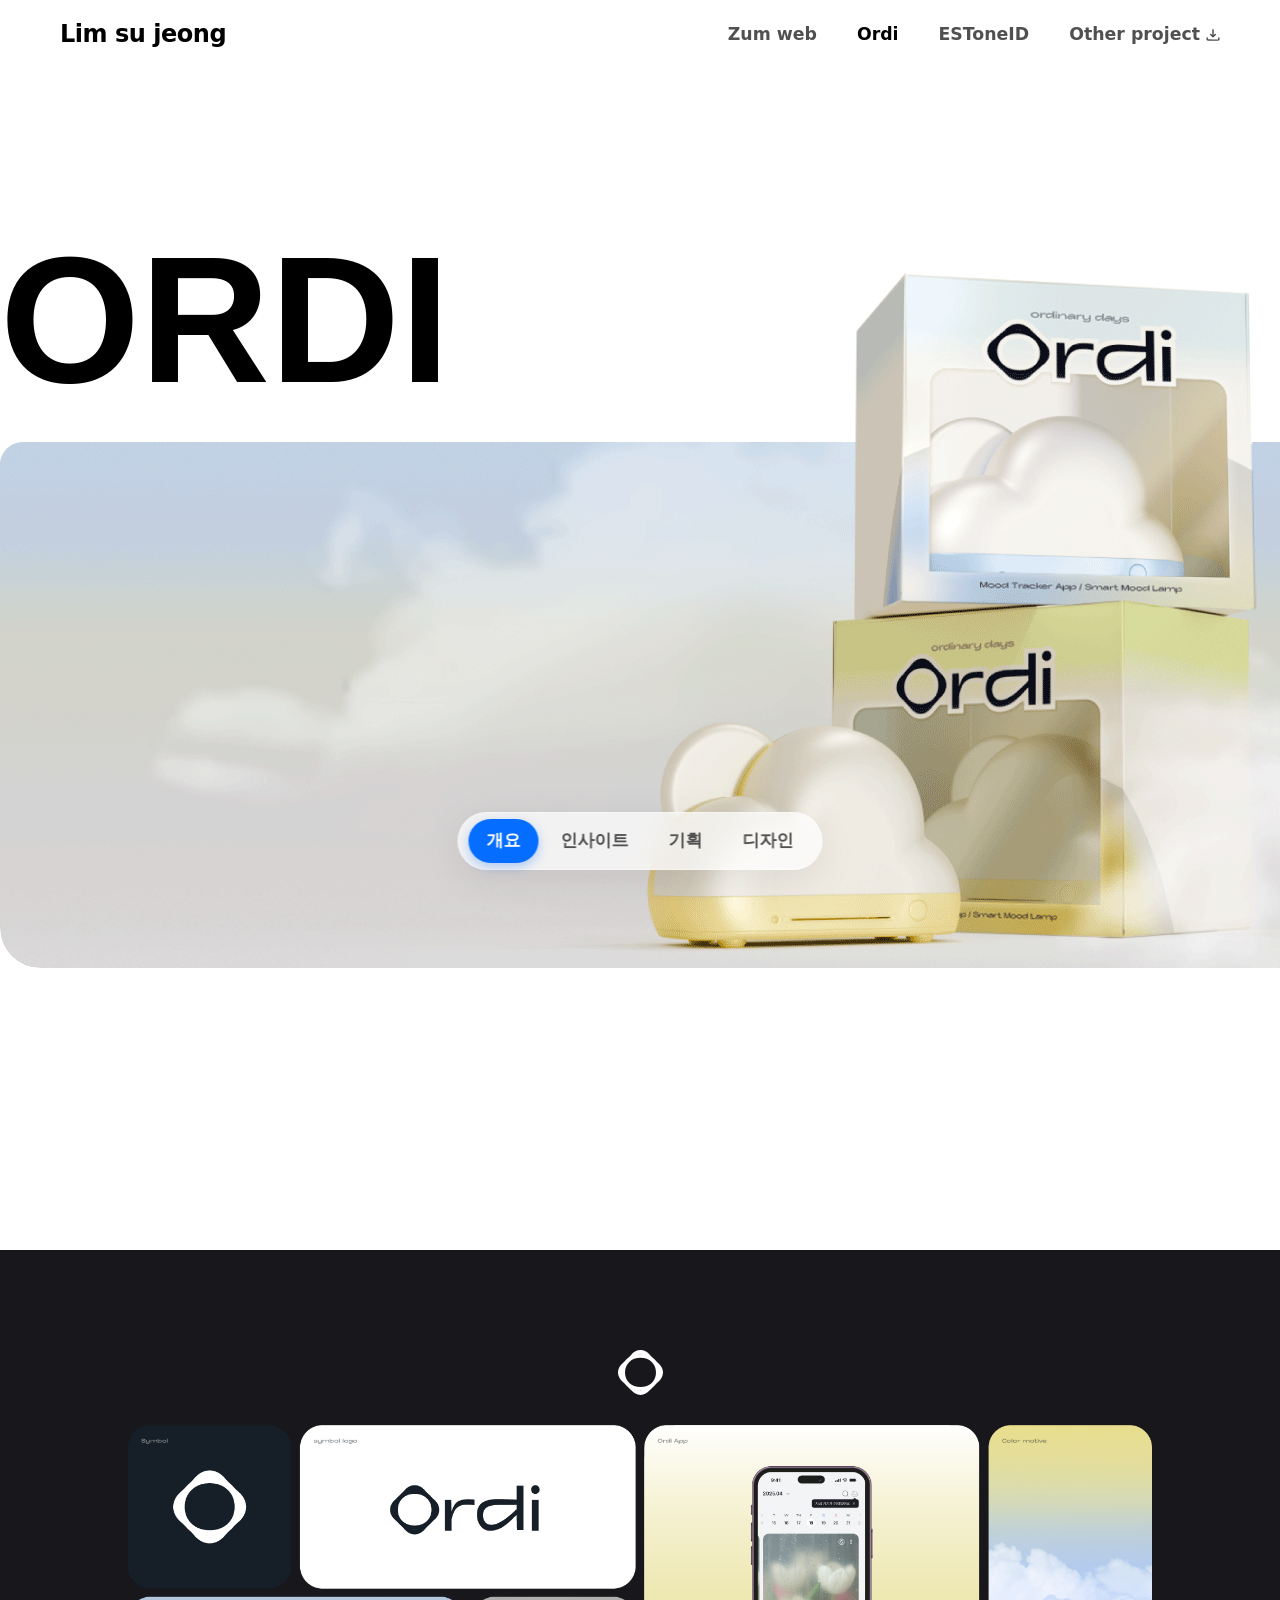
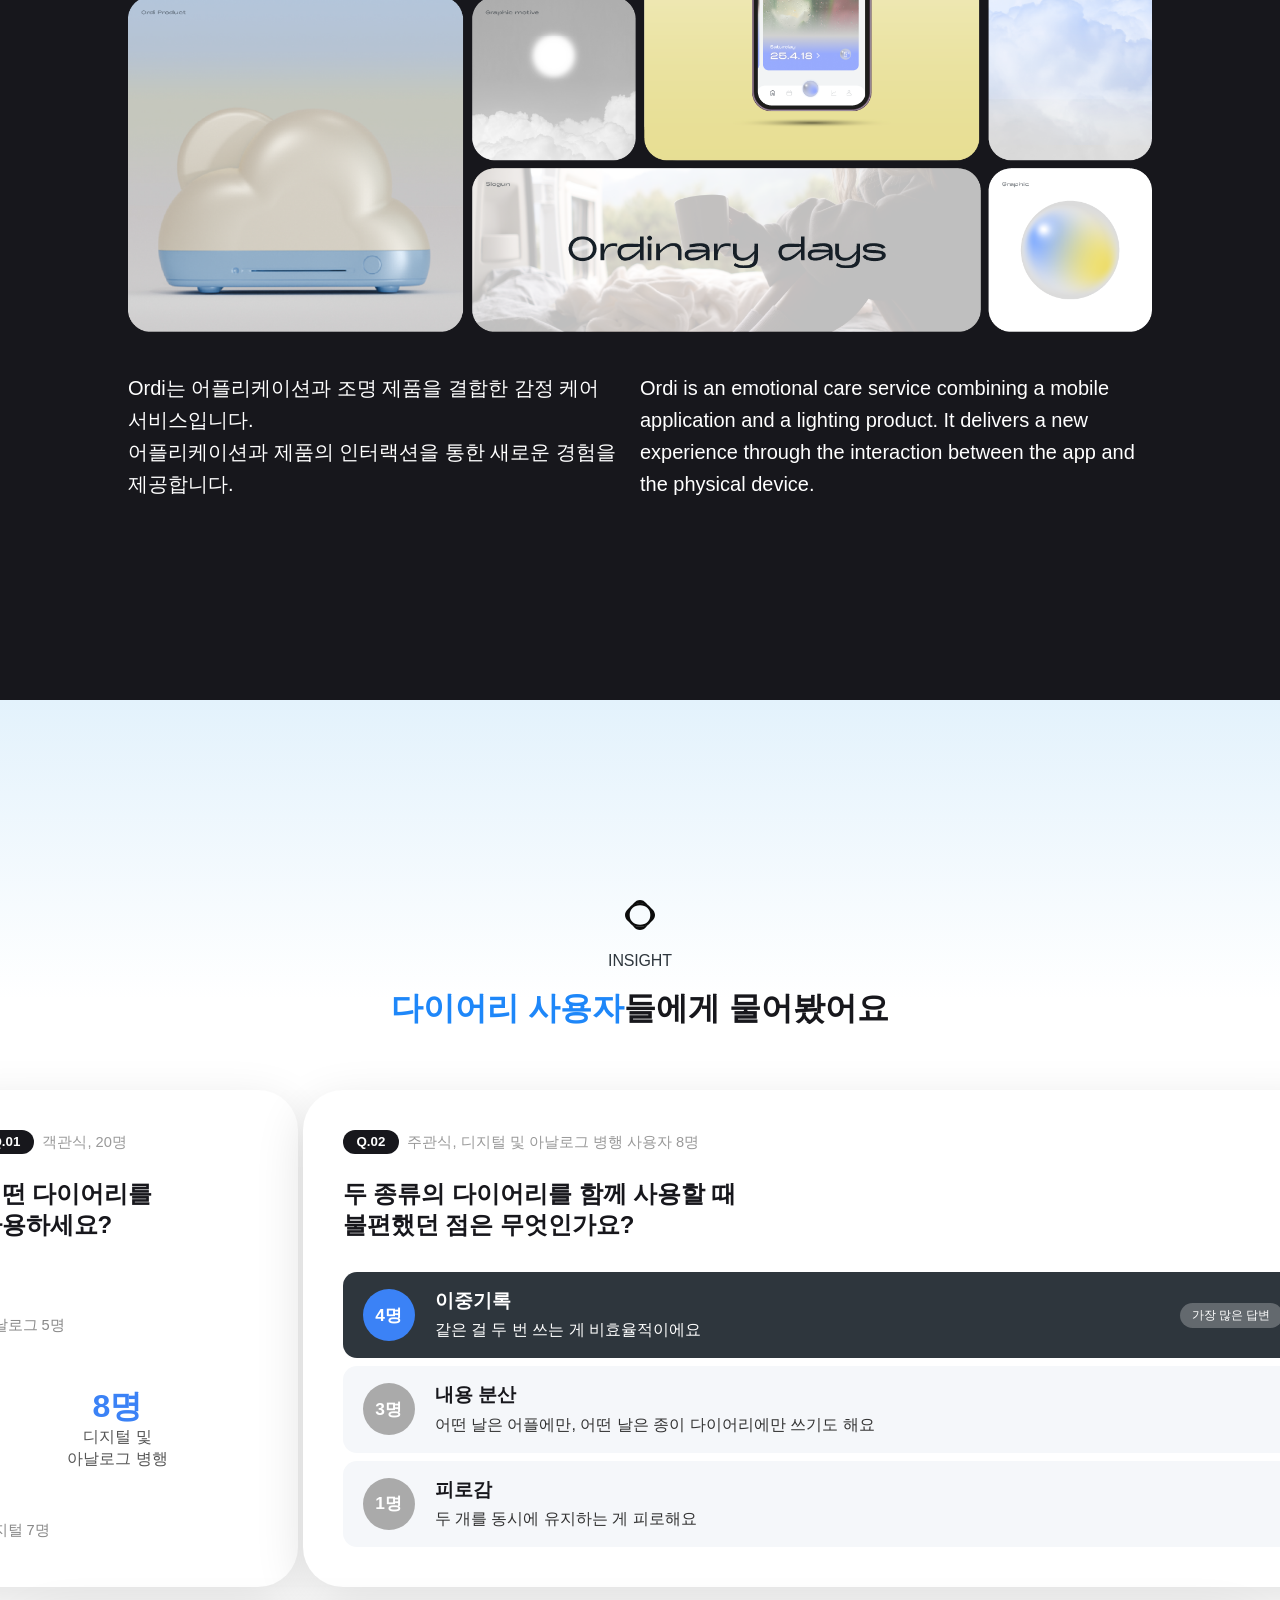
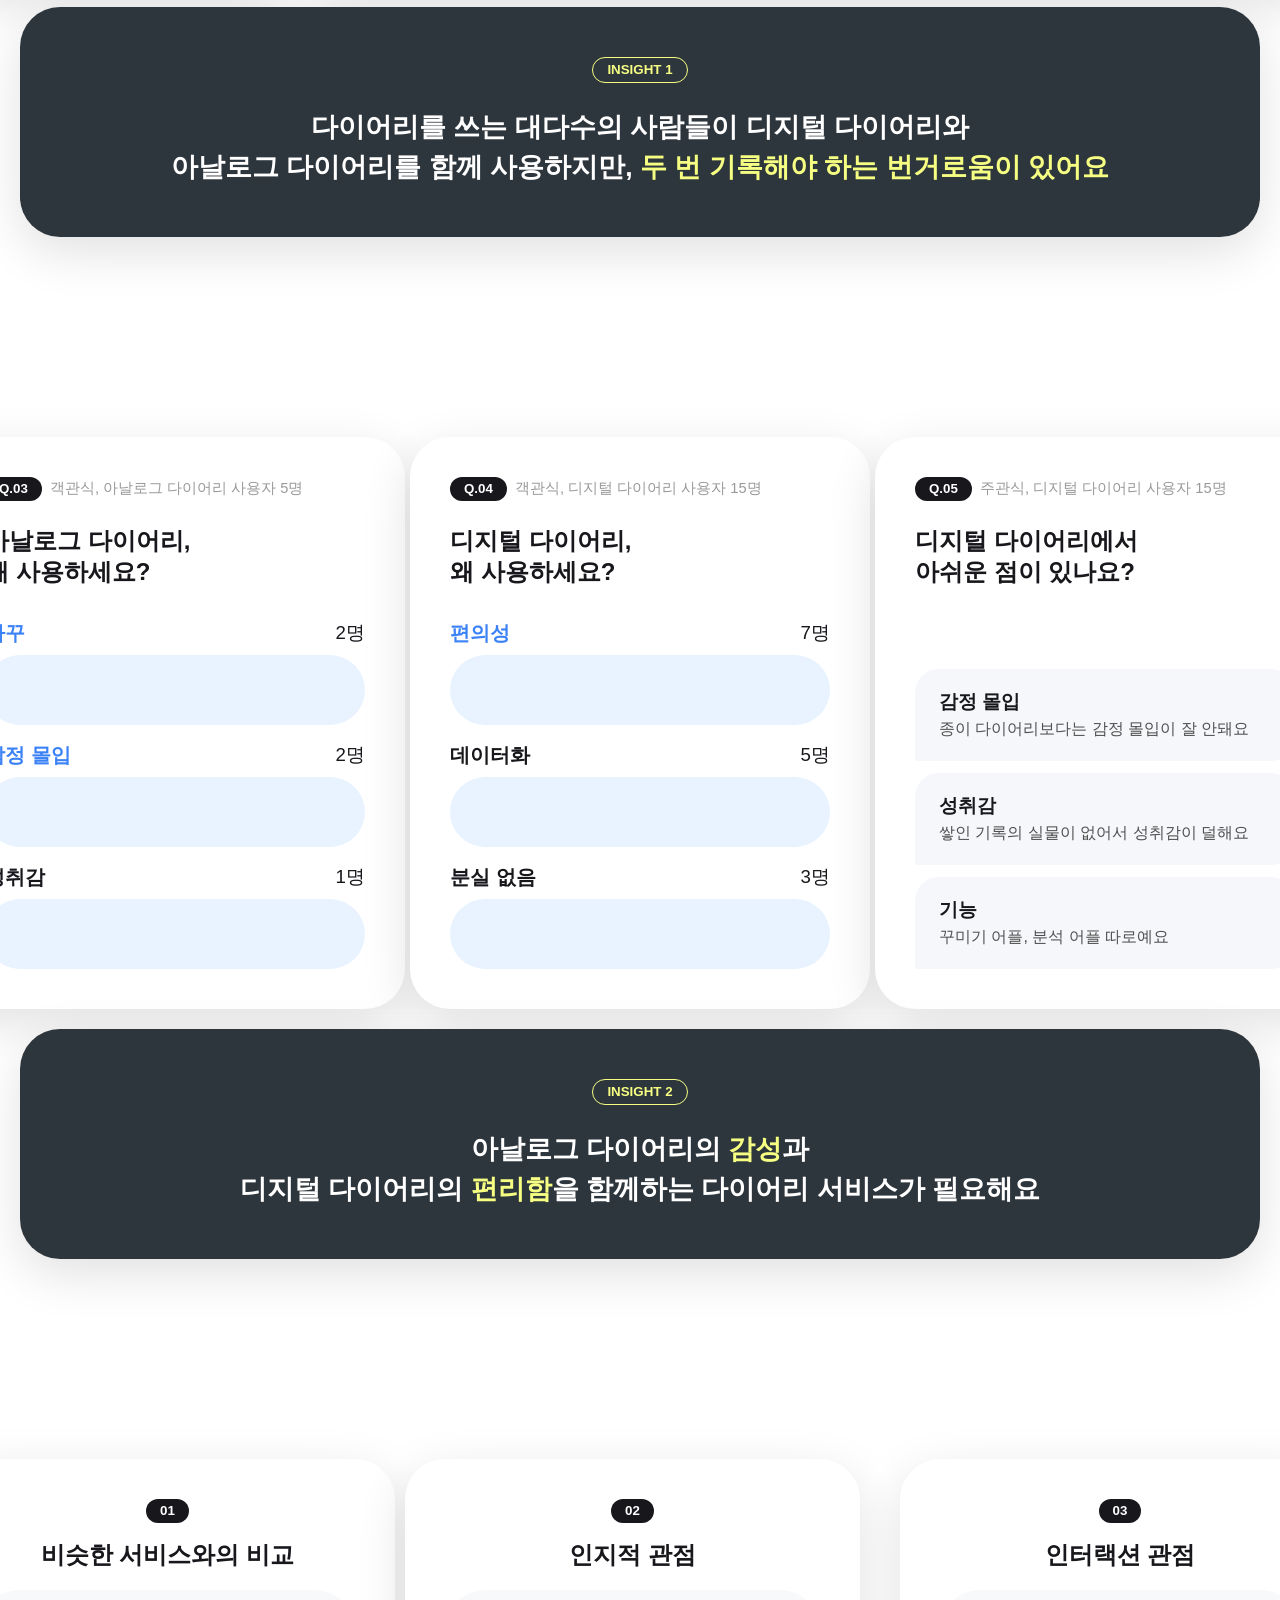
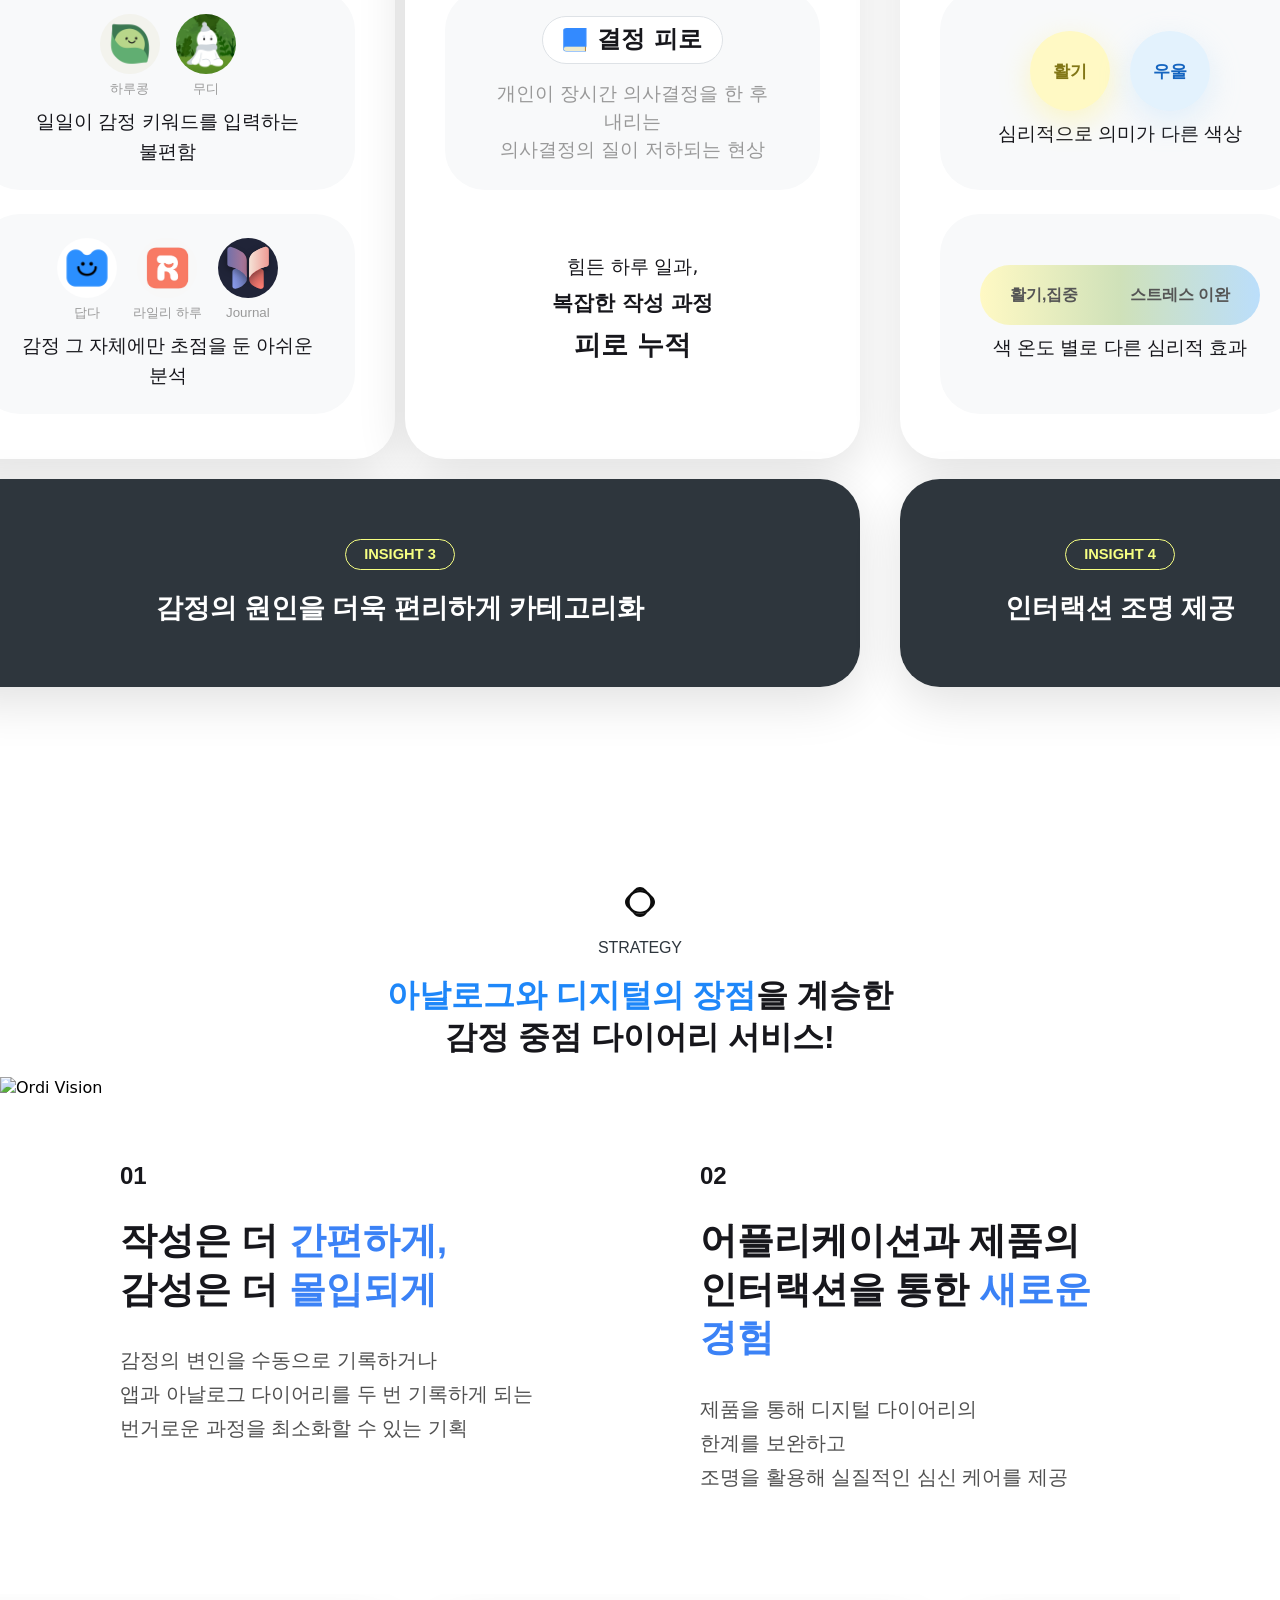
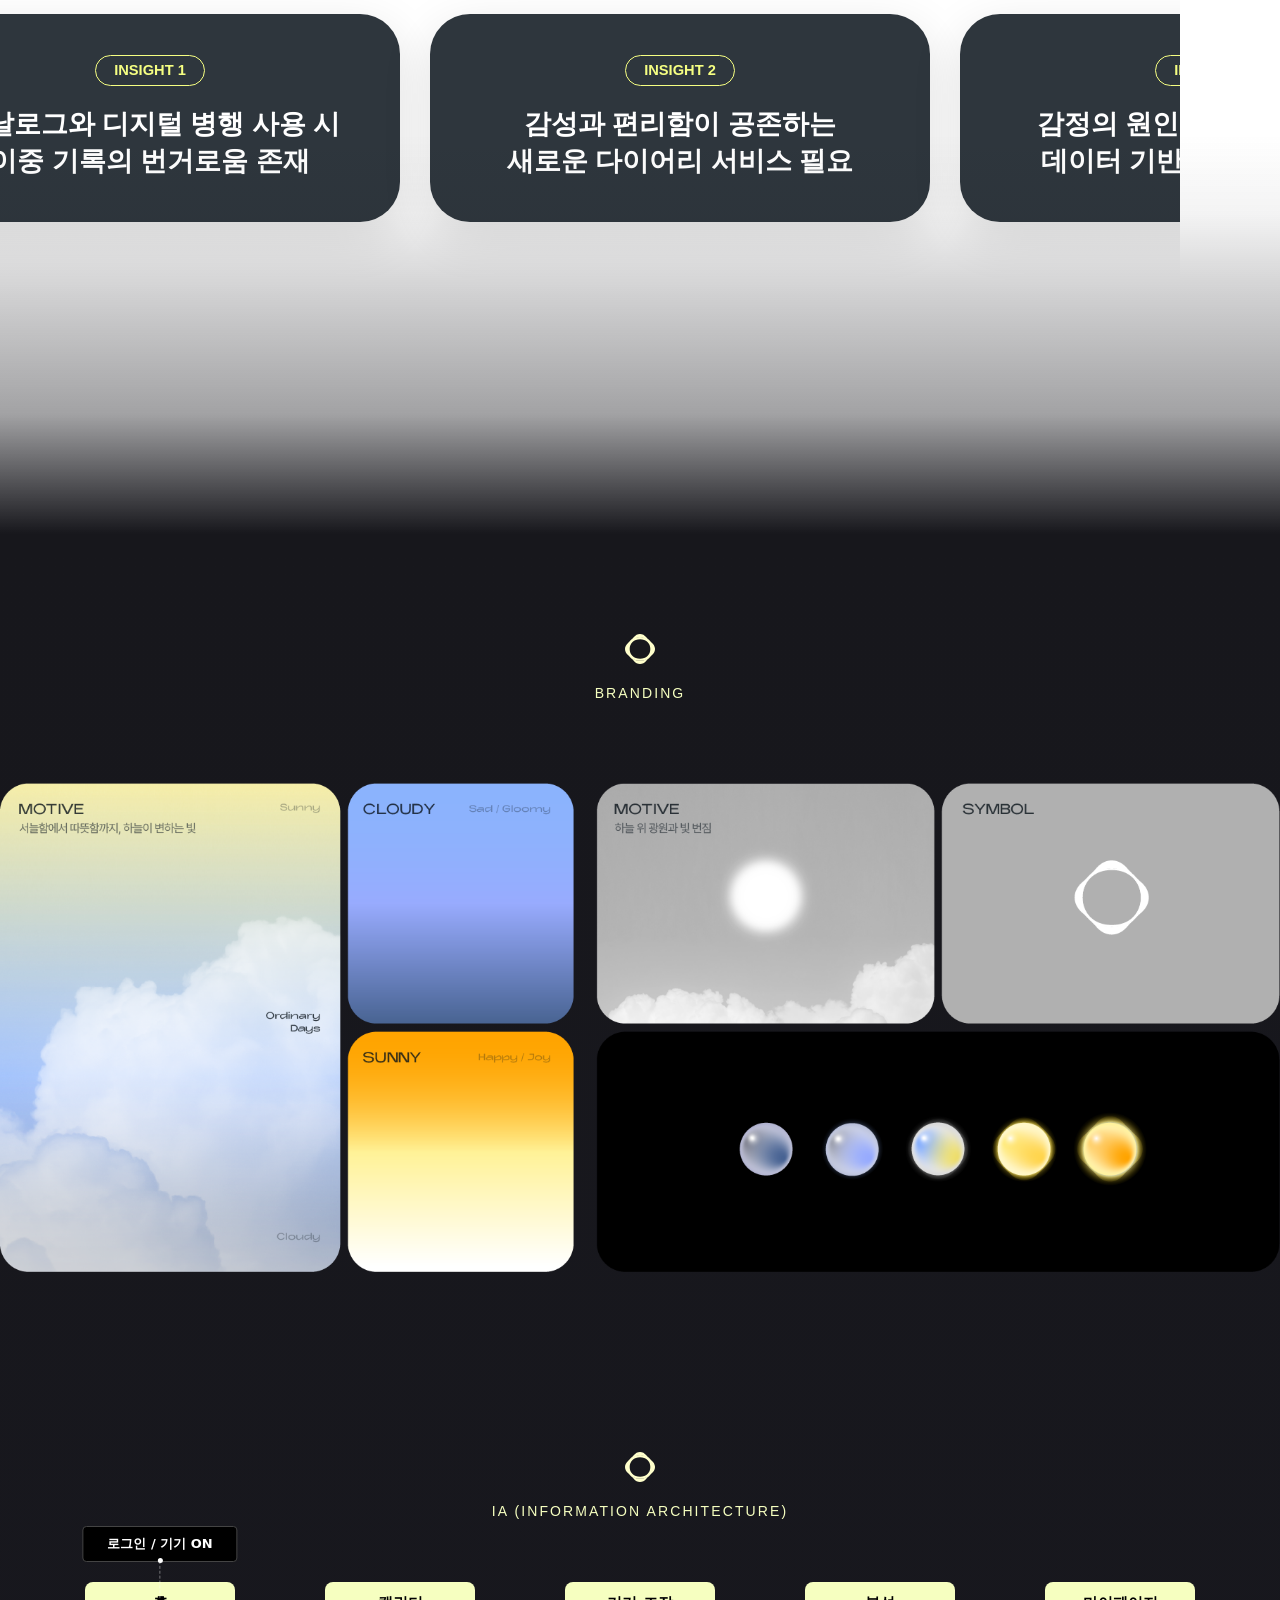
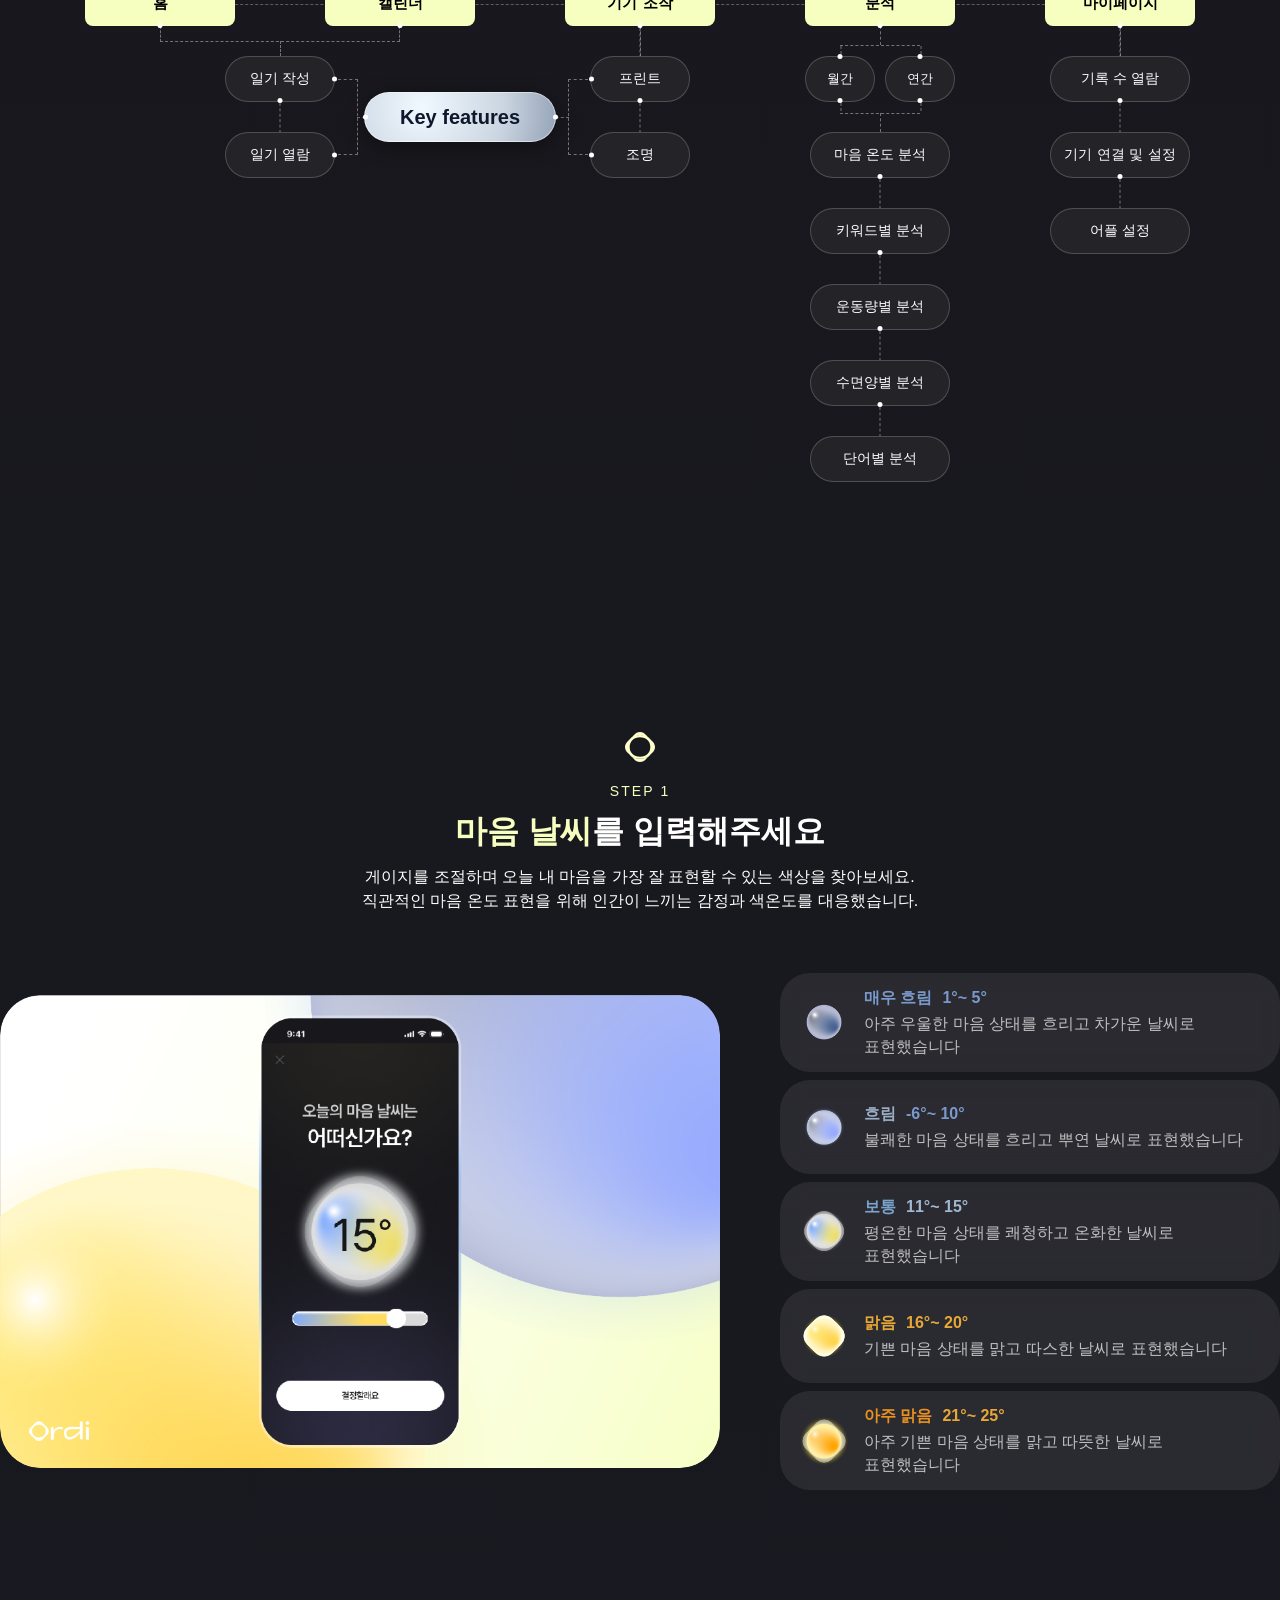
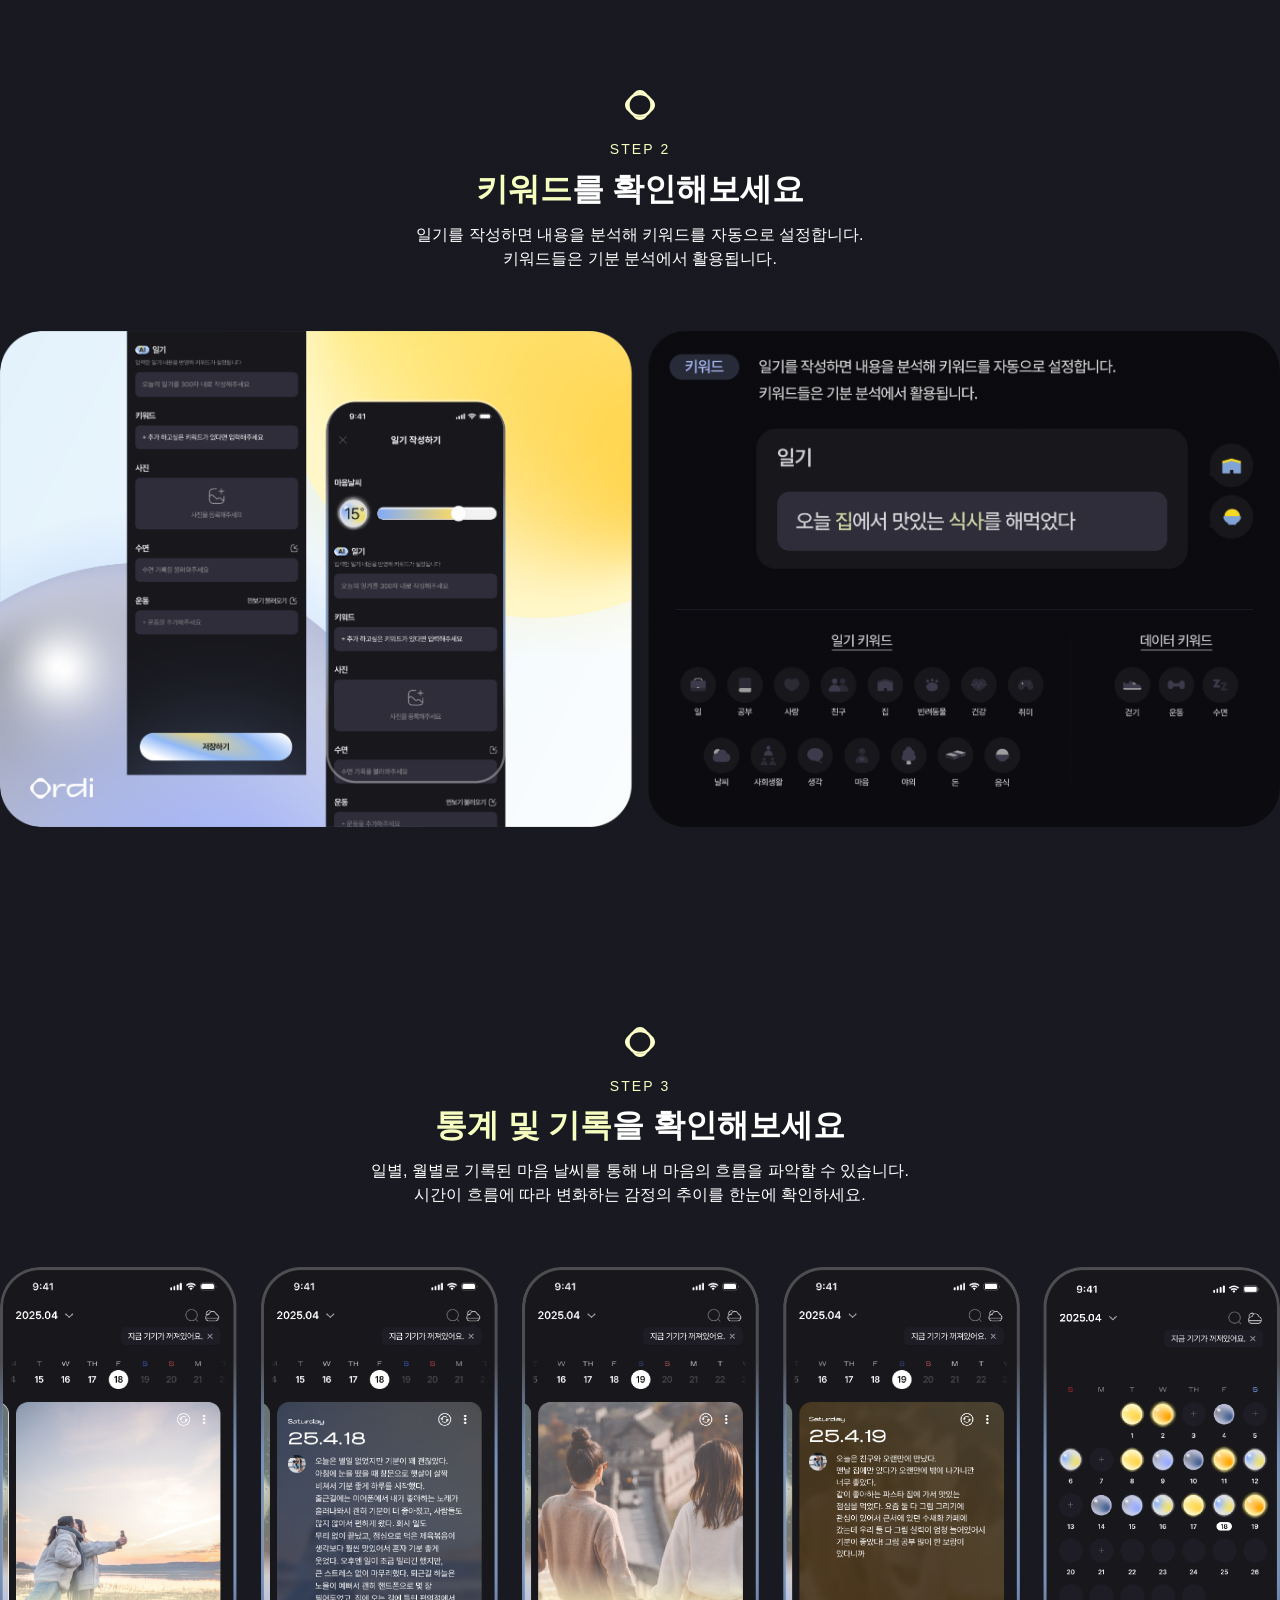
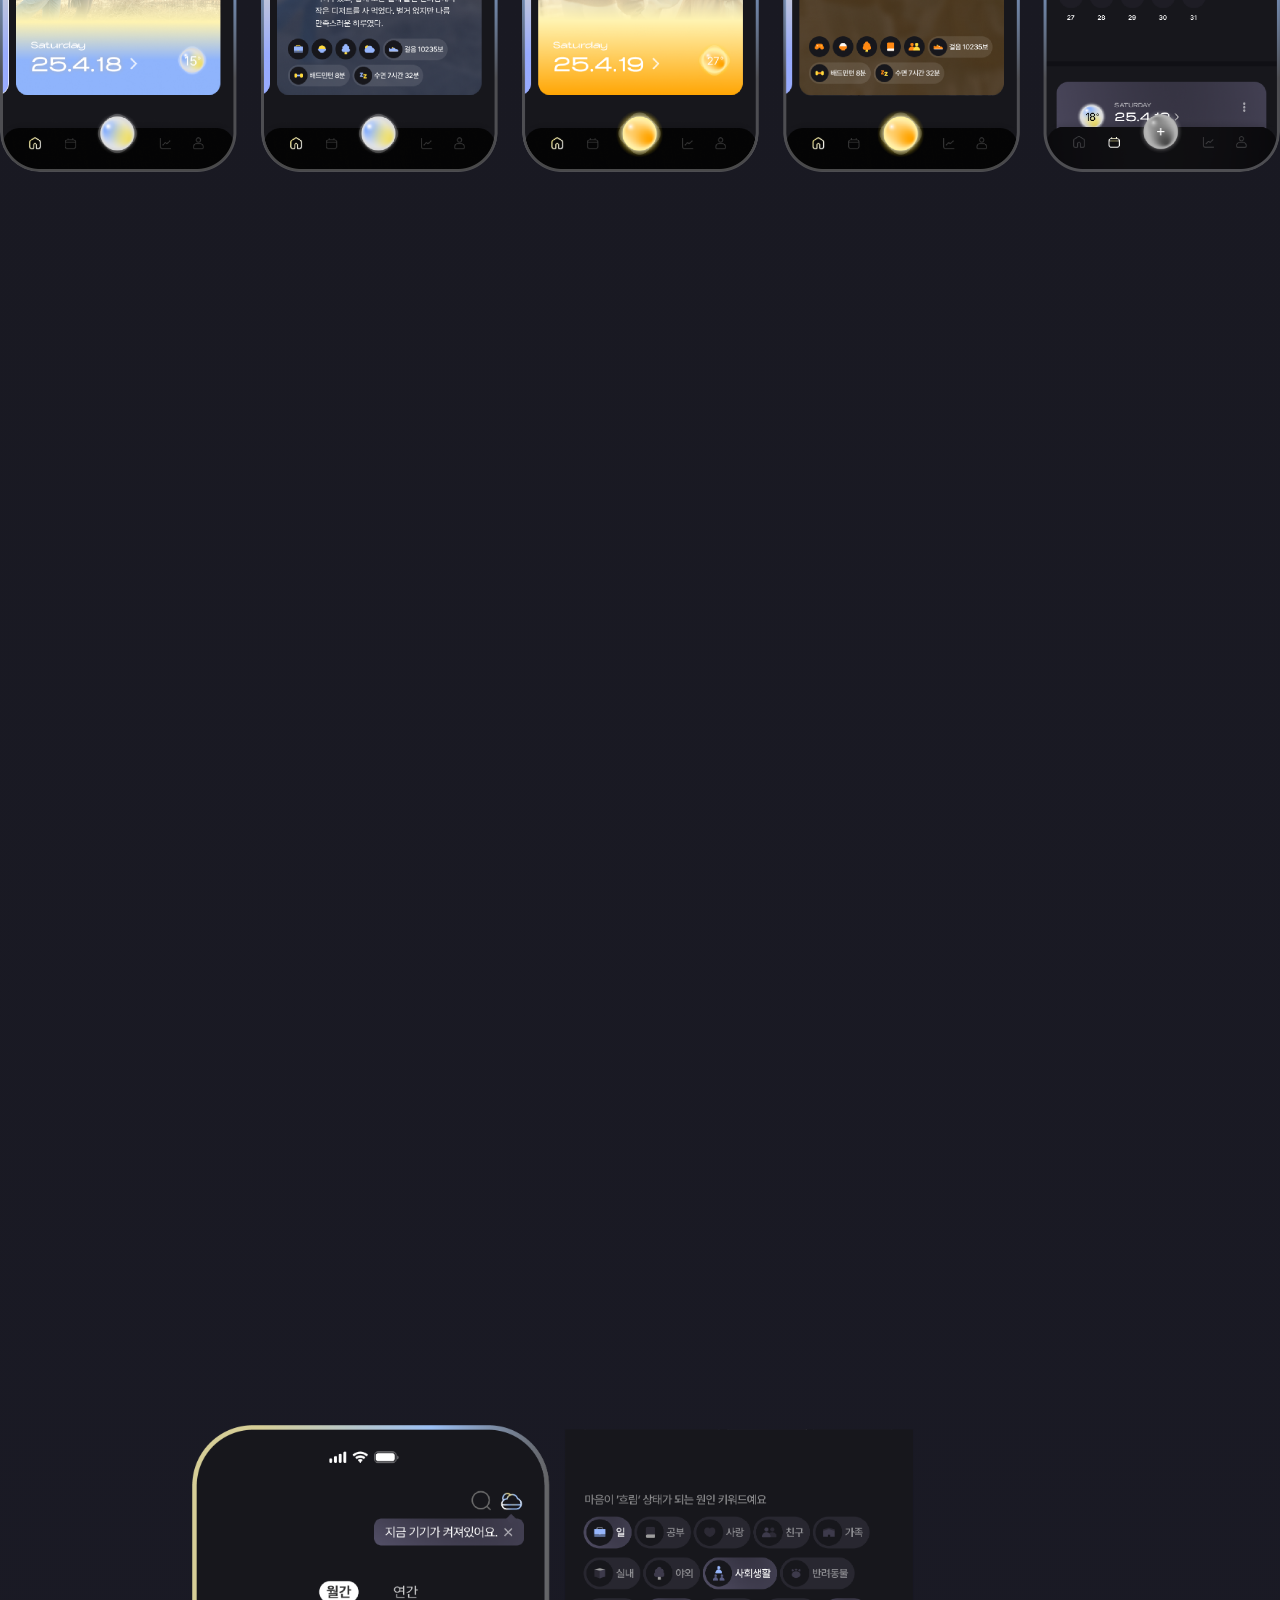
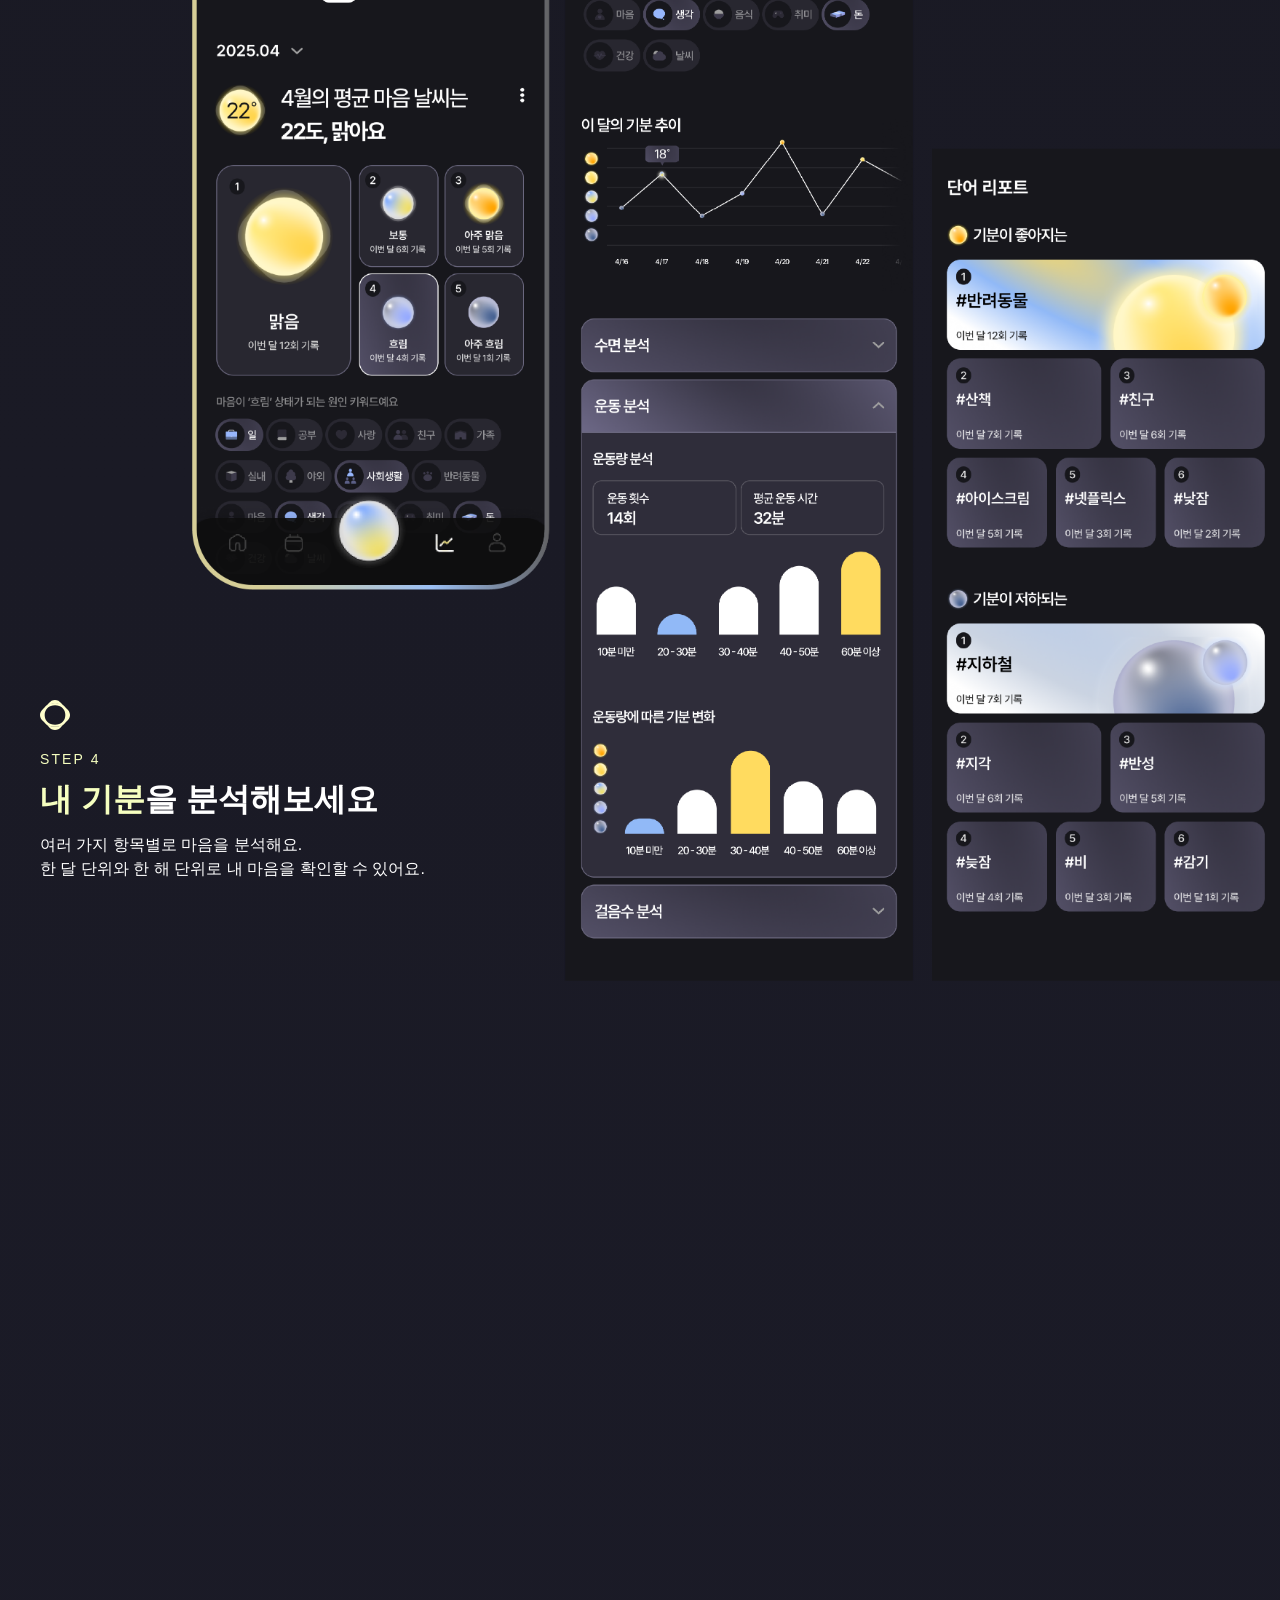
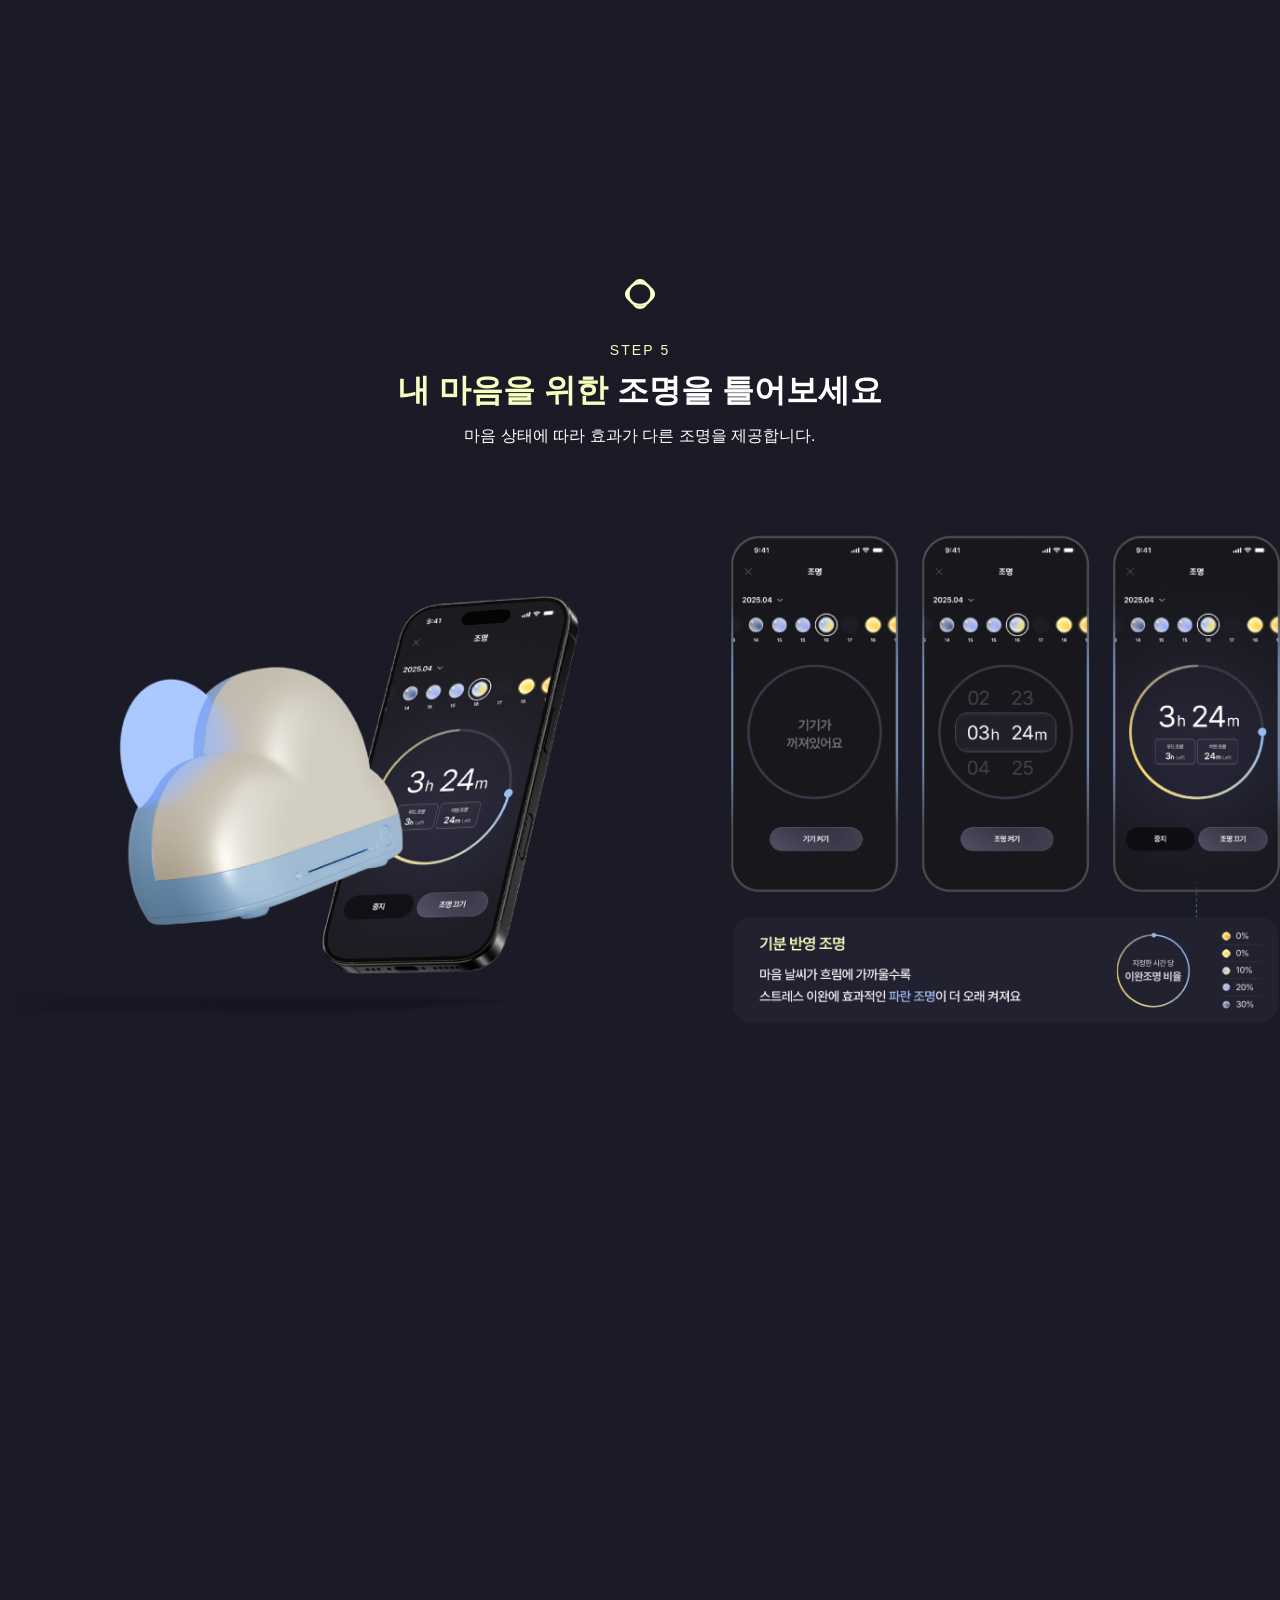
==== commit 2ef0bd75: "feat: 구독관리 피그마 디자인 구현 및 UI 개선" ====
--- a/ordi.html
+++ b/ordi.html
@@ -19,6 +19,7 @@
             <ul class="gnb-menu">
                 <li><a href="index.html" class="gnb-link">Zum web</a></li>
                 <li><a href="ordi.html" class="gnb-link active">Ordi</a></li>
+                <li><a href="estoneid.html" class="gnb-link">ESToneID</a></li>
                 <li><a href="Lim Su Jeong 260303_ 01083864001.pdf" class="gnb-link" download>Other project<svg
                             class="download-icon" viewBox="0 0 24 24" fill="none" xmlns="http://www.w3.org/2000/svg">
                             <path d="M12 15V3M12 15L8 11M12 15L16 11M2 17V20C2 21 21 21 22 20V17" stroke="currentColor"
